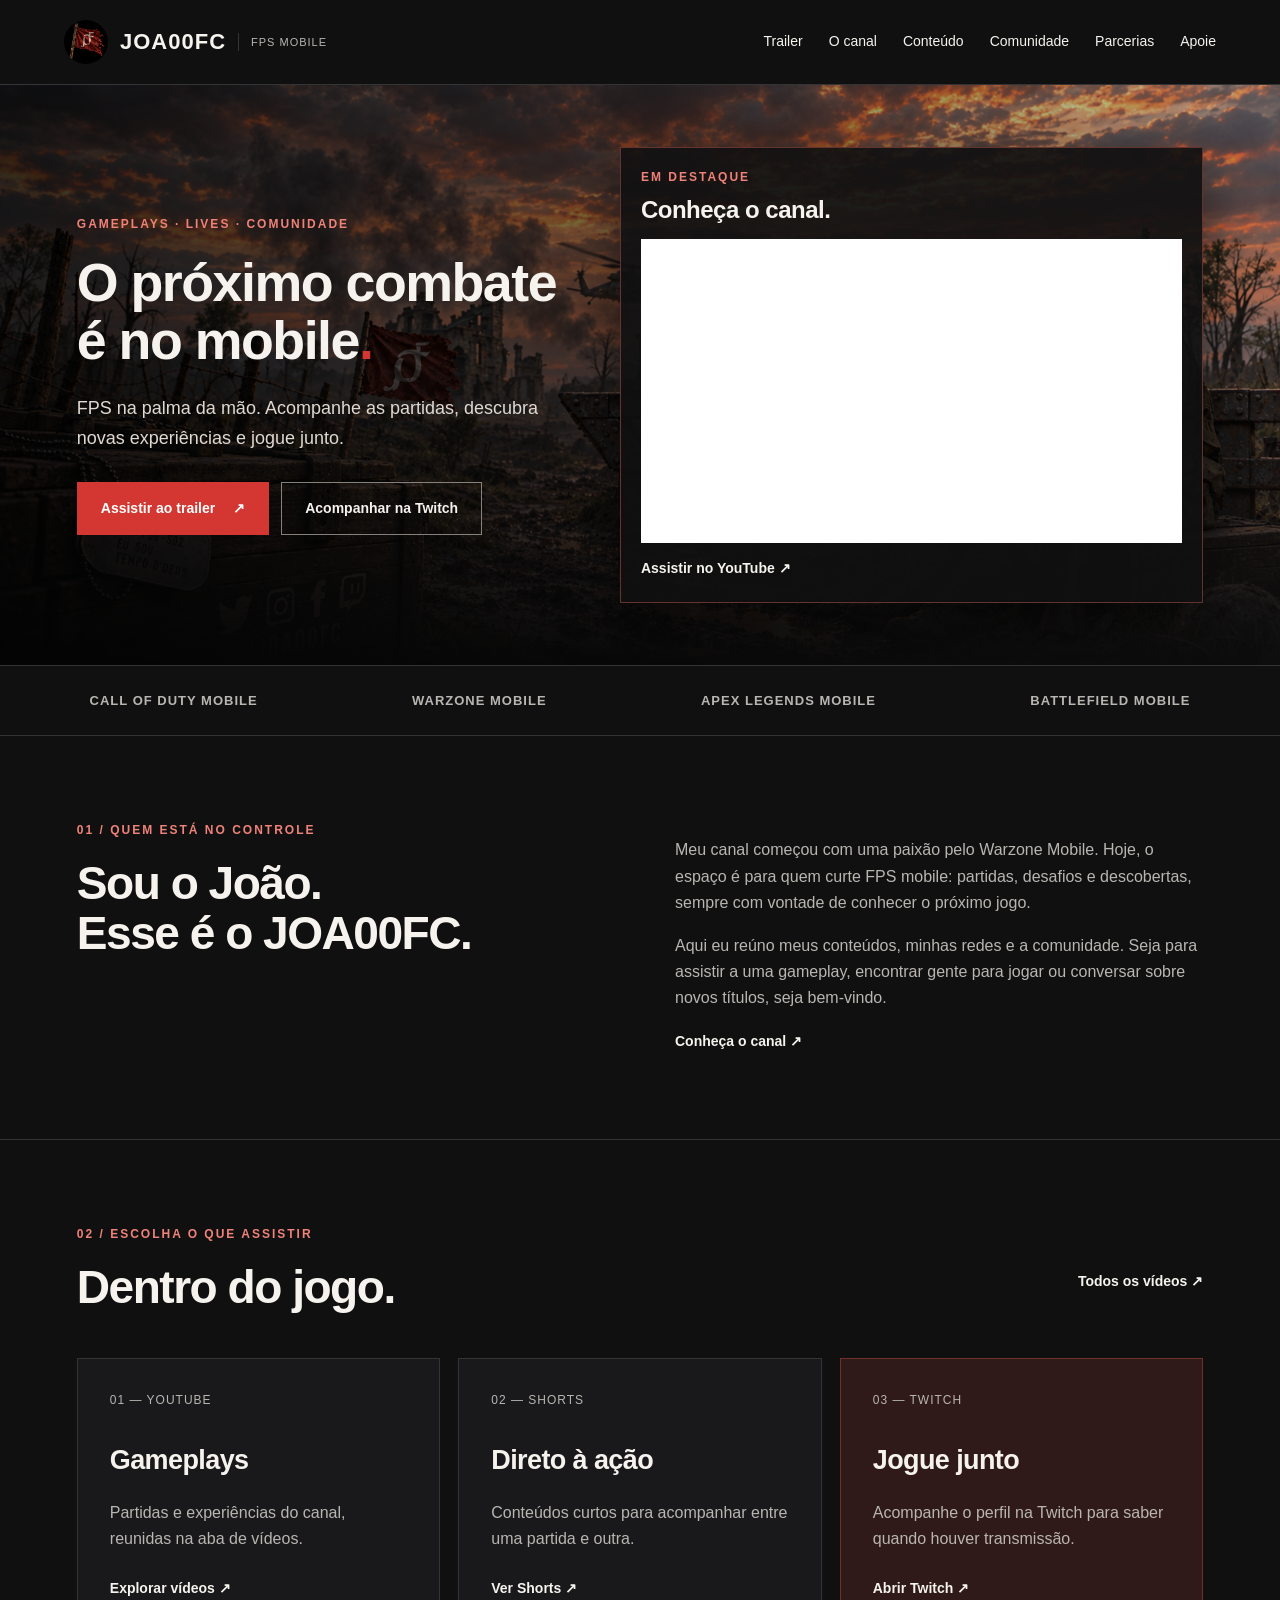
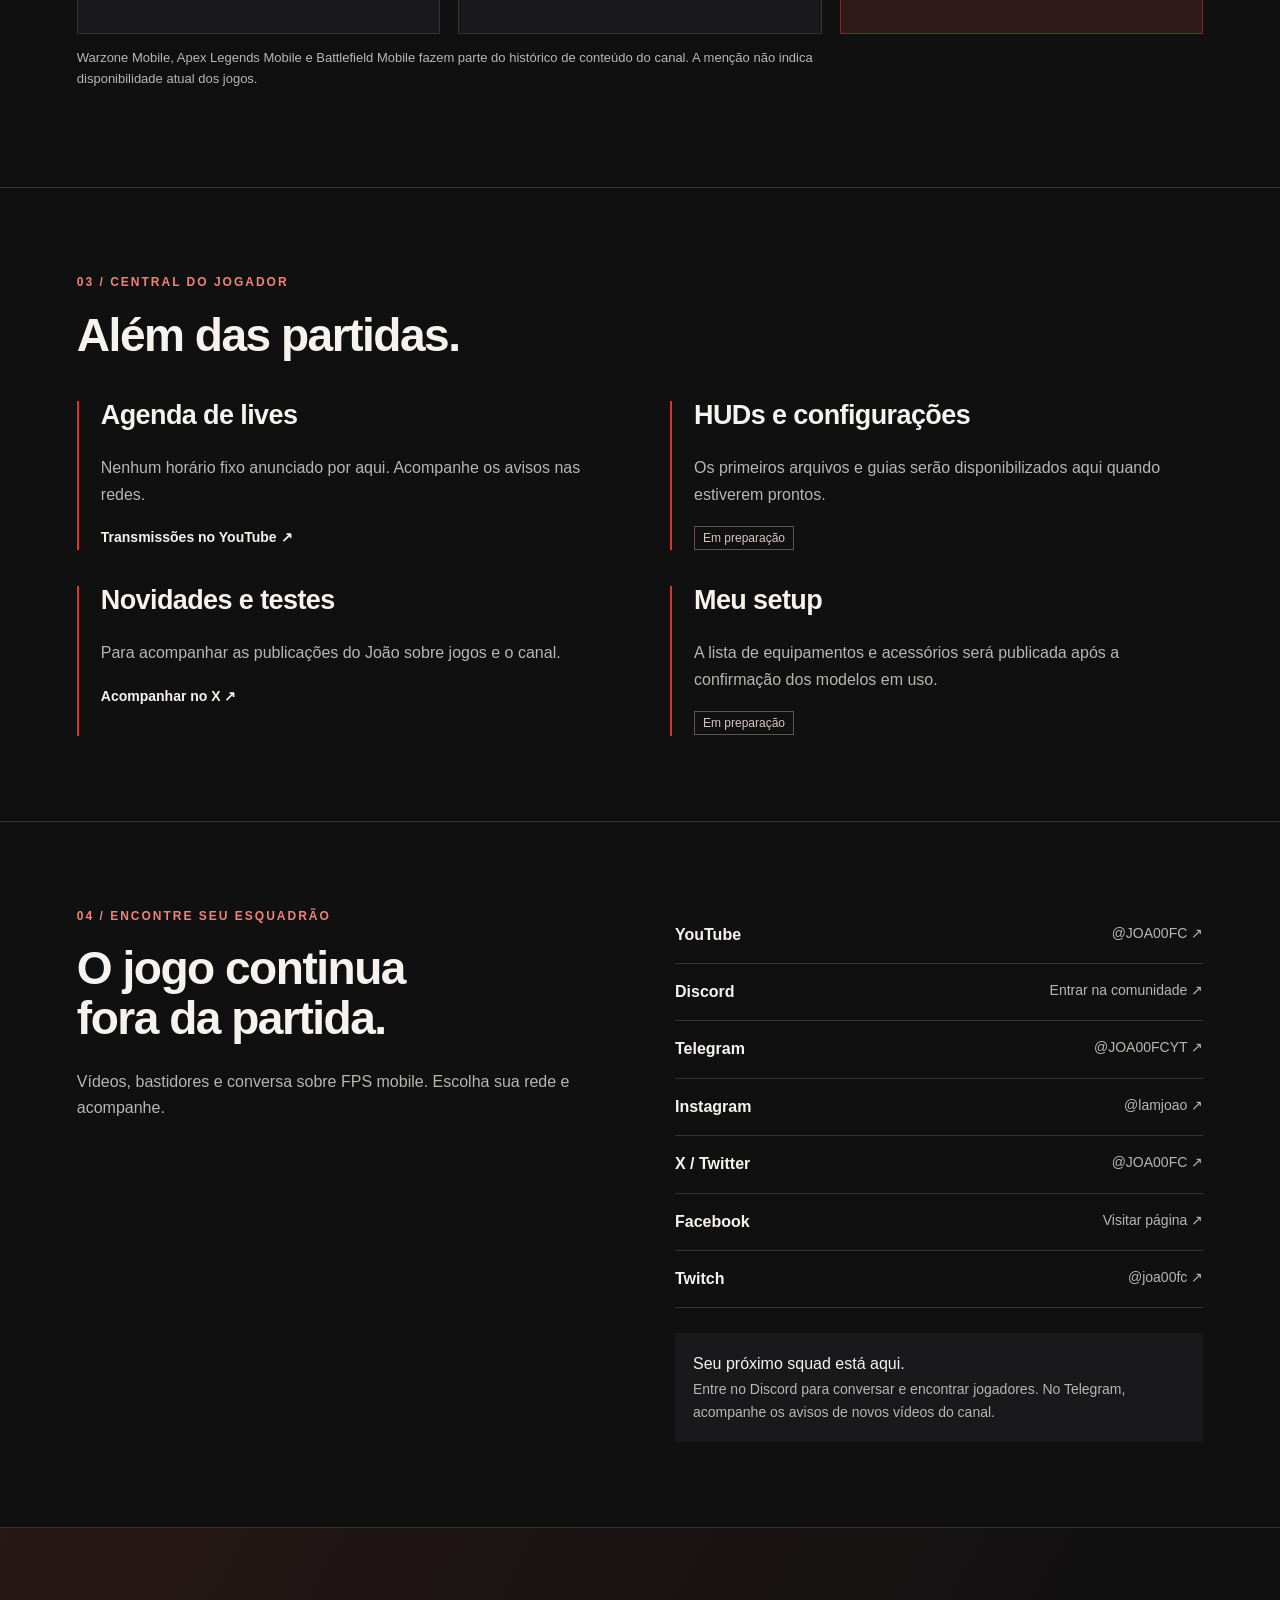
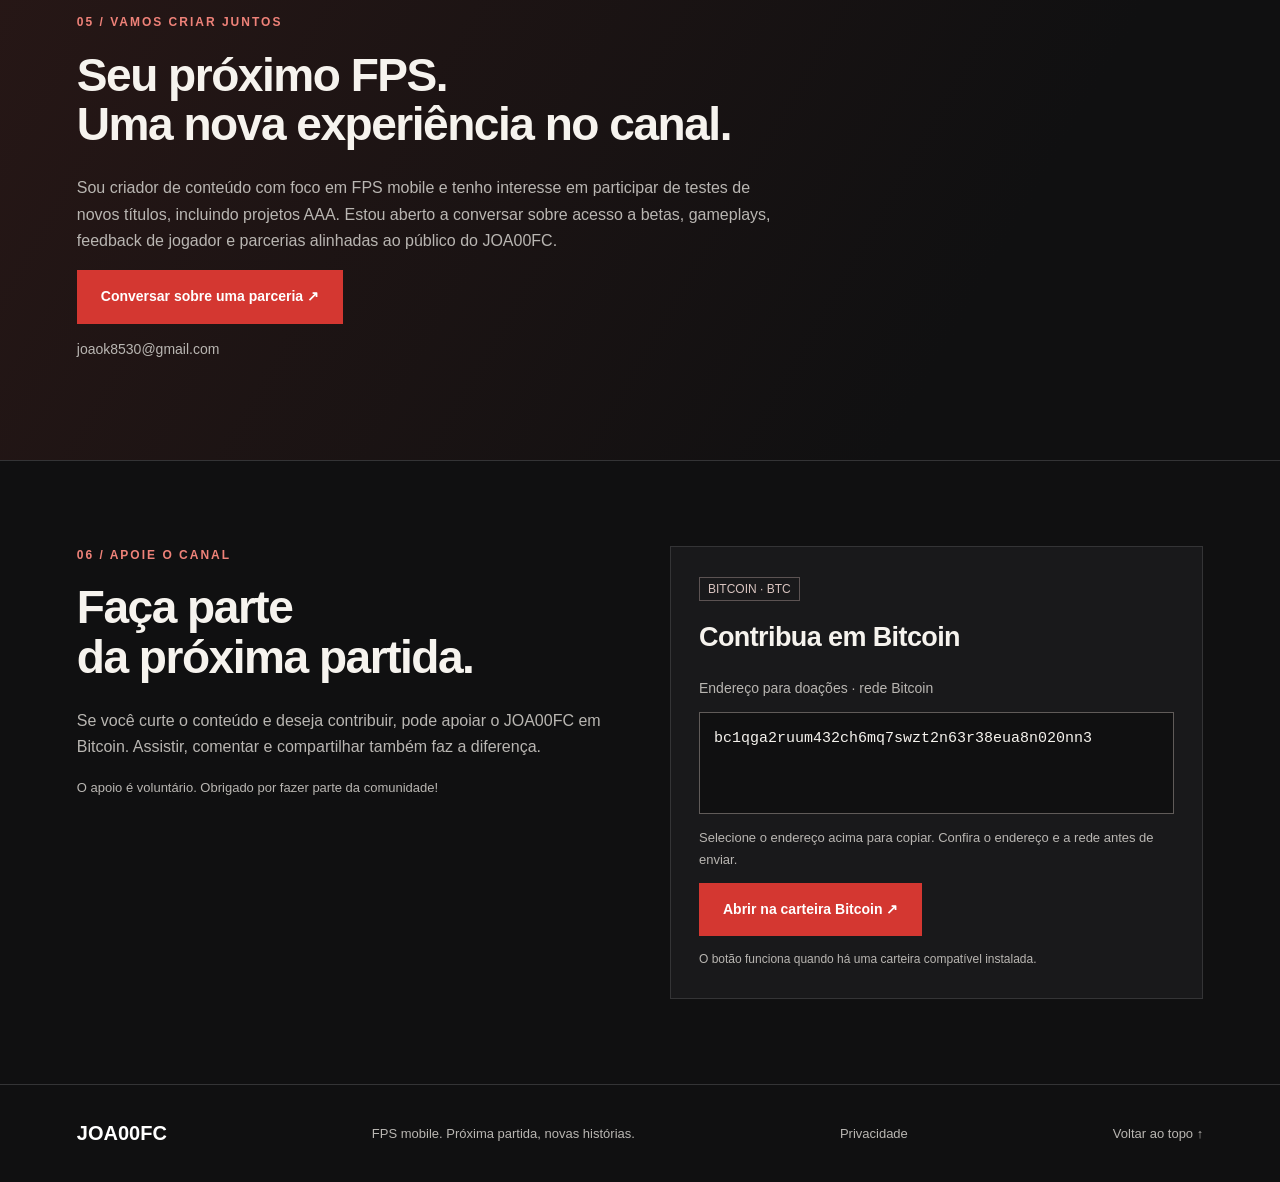
==== index.html @ 2857ca0a "Destaca trailer oficial na abertura do site com player responsivo" ====
<!doctype html>
<html lang="pt-BR"><head><meta charset="utf-8"><meta name="viewport" content="width=device-width,initial-scale=1"><meta name="theme-color" content="#101011"><meta name="description" content="JOA00FC: gameplays, lives e conteúdo sobre FPS mobile. Acompanhe o canal e entre em contato para parcerias e testes de jogos."><title>JOA00FC — FPS Mobile</title><link rel="icon" href="assets/perfil.png"><link rel="stylesheet" href="style.css"><style>
.hero{display:grid;grid-template-columns:1fr 1.15fr;align-items:center;gap:36px;padding:55px 6%;min-height:580px}.hero-content{padding:0;min-width:0}.hero h1{font-size:clamp(36px,4.2vw,62px)}.trailer{min-width:0;padding:20px;background:#101011e8;border:1px solid #63332f;box-shadow:0 18px 55px #0008}.trailer h2{font-size:24px;letter-spacing:-.5px;margin:0 0 16px}.trailer-frame{aspect-ratio:16/9;background:#000}.trailer-frame iframe{display:block;width:100%;height:100%;border:0}.trailer .text-link{display:inline-block;margin-top:14px}.trailer .eyebrow{margin-bottom:9px}@media(max-width:760px){.hero{grid-template-columns:1fr;gap:24px;padding:32px 6%;min-height:0}.hero h1{font-size:36px}.hero-content .actions{margin-top:16px}.trailer{padding:14px}.hero-content>p:not(.eyebrow){font-size:16px}.trailer h2{font-size:22px}}
</style></head>
<body><a class="skip" href="#conteudo">Pular para o conteúdo</a><header><a class="brand" href="#inicio"><img src="assets/perfil.png" alt="Bandeira JOA00FC" width="44" height="44">JOA00FC<span>FPS MOBILE</span></a><nav aria-label="Navegação principal"><a href="#trailer">Trailer</a><a href="#canal">O canal</a><a href="#conteudos">Conteúdo</a><a href="#comunidade">Comunidade</a><a href="#parcerias">Parcerias</a><a href="#apoie">Apoie</a></nav></header>
<main id="conteudo"><section class="hero" id="inicio"><img class="hero-art" src="assets/banner.png" alt="Cenário de guerra ao pôr do sol, bandeira do canal e soldado sentado ao lado do nome JOA00FC" fetchpriority="high"><div class="hero-content"><p class="eyebrow">GAMEPLAYS · LIVES · COMUNIDADE</p><h1>O próximo combate<br>é no mobile<span>.</span></h1><p>FPS na palma da mão. Acompanhe as partidas, descubra novas experiências e jogue junto.</p><div class="actions"><a class="button primary" href="#trailer">Assistir ao trailer <span aria-hidden="true">↗</span></a><a class="button" href="https://twitch.tv/joa00fc">Acompanhar na Twitch</a></div></div><div class="trailer" id="trailer"><p class="eyebrow">EM DESTAQUE</p><h2>Conheça o canal.</h2><div class="trailer-frame"><iframe src="https://www.youtube-nocookie.com/embed/vFjFYrcqRAo?playsinline=1&amp;rel=0" title="Trailer oficial do canal JOA00FC — WZM" allow="accelerometer; autoplay; clipboard-write; encrypted-media; gyroscope; picture-in-picture; web-share" referrerpolicy="strict-origin-when-cross-origin" allowfullscreen></iframe></div><a class="text-link" href="https://youtu.be/vFjFYrcqRAo">Assistir no YouTube ↗</a></div></section>
<div class="strip"><span>CALL OF DUTY MOBILE</span><span>WARZONE MOBILE</span><span>APEX LEGENDS MOBILE</span><span>BATTLEFIELD MOBILE</span></div>
<section id="canal" class="about section"><div><p class="eyebrow">01 / QUEM ESTÁ NO CONTROLE</p><h2>Sou o João.<br>Esse é o JOA00FC.</h2></div><div><p>Meu canal começou com uma paixão pelo Warzone Mobile. Hoje, o espaço é para quem curte FPS mobile: partidas, desafios e descobertas, sempre com vontade de conhecer o próximo jogo.</p><p>Aqui eu reúno meus conteúdos, minhas redes e a comunidade. Seja para assistir a uma gameplay, encontrar gente para jogar ou conversar sobre novos títulos, seja bem-vindo.</p><a class="text-link" href="https://youtube.com/@JOA00FC">Conheça o canal ↗</a></div></section>
<section class="section" id="conteudos"><div class="section-head"><div><p class="eyebrow">02 / ESCOLHA O QUE ASSISTIR</p><h2>Dentro do jogo.</h2></div><a class="text-link" href="https://youtube.com/@JOA00FC/videos">Todos os vídeos ↗</a></div><div class="cards"><a class="card" href="https://youtube.com/@JOA00FC/videos"><span class="index">01 — YOUTUBE</span><h3>Gameplays</h3><p>Partidas e experiências do canal, reunidas na aba de vídeos.</p><span class="text-link">Explorar vídeos ↗</span></a><a class="card" href="https://youtube.com/@JOA00FC/shorts"><span class="index">02 — SHORTS</span><h3>Direto à ação</h3><p>Conteúdos curtos para acompanhar entre uma partida e outra.</p><span class="text-link">Ver Shorts ↗</span></a><a class="card red" href="https://twitch.tv/joa00fc"><span class="index">03 — TWITCH</span><h3>Jogue junto</h3><p>Acompanhe o perfil na Twitch para saber quando houver transmissão.</p><span class="text-link">Abrir Twitch ↗</span></a></div><p class="note">Warzone Mobile, Apex Legends Mobile e Battlefield Mobile fazem parte do histórico de conteúdo do canal. A menção não indica disponibilidade atual dos jogos.</p></section>
<section class="section" id="recursos"><p class="eyebrow">03 / CENTRAL DO JOGADOR</p><h2>Além das partidas.</h2><div class="resource-grid"><article><h3>Agenda de lives</h3><p>Nenhum horário fixo anunciado por aqui. Acompanhe os avisos nas redes.</p><a class="text-link" href="https://youtube.com/@JOA00FC/streams">Transmissões no YouTube ↗</a></article><article><h3>HUDs e configurações</h3><p>Os primeiros arquivos e guias serão disponibilizados aqui quando estiverem prontos.</p><span class="badge">Em preparação</span></article><article><h3>Novidades e testes</h3><p>Para acompanhar as publicações do João sobre jogos e o canal.</p><a class="text-link" href="https://x.com/JOA00FC">Acompanhar no X ↗</a></article><article><h3>Meu setup</h3><p>A lista de equipamentos e acessórios será publicada após a confirmação dos modelos em uso.</p><span class="badge">Em preparação</span></article></div></section>
<section class="section community" id="comunidade"><div><p class="eyebrow">04 / ENCONTRE SEU ESQUADRÃO</p><h2>O jogo continua<br>fora da partida.</h2><p>Vídeos, bastidores e conversa sobre FPS mobile. Escolha sua rede e acompanhe.</p></div><div><div class="socials"><a href="https://youtube.com/@JOA00FC">YouTube <span>@JOA00FC ↗</span></a><a href="https://discord.gg/8ajMe3NUZA">Discord <span>Entrar na comunidade ↗</span></a><a href="https://t.me/JOA00FCYT">Telegram <span>@JOA00FCYT ↗</span></a><a href="https://instagram.com/lamjoao">Instagram <span>@lamjoao ↗</span></a><a href="https://x.com/JOA00FC">X / Twitter <span>@JOA00FC ↗</span></a><a href="https://www.facebook.com/share/1DWLYaxvqC/">Facebook <span>Visitar página ↗</span></a><a href="https://twitch.tv/joa00fc">Twitch <span>@joa00fc ↗</span></a></div><div class="coming"><span>Seu próximo squad está aqui.</span><small>Entre no Discord para conversar e encontrar jogadores. No Telegram, acompanhe os avisos de novos vídeos do canal.</small></div></div></section>
<section id="parcerias" class="section partnership"><p class="eyebrow">05 / VAMOS CRIAR JUNTOS</p><h2>Seu próximo FPS.<br>Uma nova experiência no canal.</h2><p>Sou criador de conteúdo com foco em FPS mobile e tenho interesse em participar de testes de novos títulos, incluindo projetos AAA. Estou aberto a conversar sobre acesso a betas, gameplays, feedback de jogador e parcerias alinhadas ao público do JOA00FC.</p><a class="button primary" href="mailto:joaok8530@gmail.com?subject=Parceria%20com%20JOA00FC">Conversar sobre uma parceria ↗</a><p class="email">joaok8530@gmail.com</p></section>
<section id="apoie" class="section support"><div><p class="eyebrow">06 / APOIE O CANAL</p><h2>Faça parte<br>da próxima partida.</h2><p>Se você curte o conteúdo e deseja contribuir, pode apoiar o JOA00FC em Bitcoin. Assistir, comentar e compartilhar também faz a diferença.</p><p class="note">O apoio é voluntário. Obrigado por fazer parte da comunidade!</p></div><div class="donation"><span class="badge">BITCOIN · BTC</span><h3>Contribua em Bitcoin</h3><label for="bitcoin-address">Endereço para doações · rede Bitcoin</label><textarea id="bitcoin-address" class="bitcoin-address" readonly rows="3" spellcheck="false" aria-describedby="bitcoin-help">bc1qga2ruum432ch6mq7swzt2n63r38eua8n020nn3</textarea><p id="bitcoin-help" class="note">Selecione o endereço acima para copiar. Confira o endereço e a rede antes de enviar.</p><a class="button primary" href="bitcoin:bc1qga2ruum432ch6mq7swzt2n63r38eua8n020nn3">Abrir na carteira Bitcoin ↗</a><small>O botão funciona quando há uma carteira compatível instalada.</small></div></section></main><footer><strong>JOA00FC</strong><span>FPS mobile. Próxima partida, novas histórias.</span><a href="privacidade.html">Privacidade</a><a href="#inicio">Voltar ao topo ↑</a></footer></body></html>
---- style.css ----
:root{color-scheme:dark;--bg:#101011;--panel:#19191b;--text:#f6f3ee;--muted:#b9b6b2;--red:#d43731;--line:#343436}*{box-sizing:border-box}html{scroll-behavior:smooth;scroll-padding-top:95px}body{margin:0;background:var(--bg);color:var(--text);font:16px/1.65 Arial,Helvetica,sans-serif}a{color:inherit;text-decoration:none}a:focus-visible{outline:3px solid #ffb15c;outline-offset:5px}header{display:flex;align-items:center;justify-content:space-between;gap:20px;padding:20px 5%;border-bottom:1px solid var(--line);background:#101011}nav{display:flex;gap:26px;font-size:14px}nav a:hover,.text-link:hover{color:#ff7365}.brand{display:flex;align-items:center;gap:12px;font-size:22px;font-weight:900;letter-spacing:1px}.brand img{object-fit:cover;border-radius:50%}.brand span{font-size:11px;font-weight:400;color:var(--muted);border-left:1px solid var(--line);padding-left:12px}.hero{position:relative;min-height:690px;display:flex;align-items:flex-end;isolation:isolate;overflow:hidden}.hero-art{position:absolute;inset:0;width:100%;height:100%;object-fit:cover;object-position:center;z-index:-2}.hero:after{content:"";position:absolute;inset:0;background:linear-gradient(90deg,rgba(0,0,0,.8),rgba(0,0,0,.2)),linear-gradient(0deg,#101011,transparent 65%);z-index:-1}.hero-content{padding:90px 7% 65px;max-width:960px}.eyebrow{font-size:12px;font-weight:bold;letter-spacing:2px;color:#ef8279;margin:0 0 18px}h1,h2,h3{line-height:1.08;letter-spacing:-1.5px;margin:0 0 25px}h1{font-size:clamp(44px,5.5vw,78px);font-weight:900}h1 span{color:var(--red)}h2{font-size:clamp(32px,3.6vw,49px)}h3{font-size:27px;letter-spacing:-.6px}.hero-content>p:not(.eyebrow){max-width:520px;color:#dfd9d2;font-size:18px}.actions{display:flex;gap:12px;flex-wrap:wrap;margin-top:28px}.button{display:inline-flex;align-items:center;justify-content:center;gap:18px;border:1px solid #87817c;padding:14px 23px;font-weight:bold;font-size:14px;min-height:48px}.primary{background:var(--red);border-color:var(--red);color:white}.button:hover{background:#a92824;color:white;border-color:#a92824}.strip{display:flex;justify-content:space-between;gap:25px;padding:24px 7%;border-block:1px solid var(--line);font-weight:bold;font-size:13px;letter-spacing:1px;flex-wrap:wrap;color:var(--muted)}.section{max-width:1300px;margin:auto;padding:85px 6%;border-bottom:1px solid var(--line)}.about,.community{display:grid;grid-template-columns:1fr 1fr;gap:70px}.section p{color:var(--muted)}.section .eyebrow{color:#ef8279}.section-head{display:flex;justify-content:space-between;align-items:center;gap:20px}.text-link{font-size:14px;font-weight:bold;color:var(--text)}.cards{display:grid;grid-template-columns:repeat(3,1fr);gap:18px;margin-top:20px}.card{display:flex;flex-direction:column;align-items:flex-start;padding:32px;background:var(--panel);border:1px solid var(--line);min-height:270px;transition:border-color .2s}.card:hover{border-color:#d43731}.card p{margin:0 0 25px}.card .text-link{margin-top:auto}.index{font-size:12px;letter-spacing:1px;color:var(--muted);margin-bottom:35px}.red{background:#301919;border-color:#72302a}.note{font-size:13px;max-width:820px}.resource-grid{display:grid;grid-template-columns:repeat(2,1fr);gap:36px 60px;margin-top:40px}.resource-grid article{border-left:2px solid var(--red);padding-left:22px}.badge{font-size:12px;border:1px solid #5c5353;padding:4px 8px;color:#d9c4c0}.socials a{display:flex;justify-content:space-between;gap:12px;border-bottom:1px solid var(--line);padding:15px 0;font-weight:bold}.socials span{font-weight:400;color:var(--muted);font-size:14px}.coming{margin-top:25px;padding:18px;background:var(--panel)}small{display:block;color:var(--muted);font-size:14px}.partnership{background:linear-gradient(120deg,#271716,#101011 75%)}.partnership>p:not(.eyebrow){max-width:710px}.email{font-size:14px}footer{max-width:1300px;margin:auto;padding:32px 6%;display:flex;gap:25px;justify-content:space-between;align-items:center;flex-wrap:wrap;font-size:13px;color:var(--muted)}footer strong{color:white;font-size:20px}.skip{position:absolute;top:-100px;left:10px;background:white;color:black;padding:12px;z-index:10}.skip:focus{top:10px}@media(max-width:760px){header{flex-direction:column;align-items:flex-start;padding:16px 6%}nav{width:100%;gap:0;justify-content:space-between;flex-wrap:wrap}.hero{min-height:630px}.hero-art{object-position:63% center}.hero-content{padding:65px 6% 40px}.hero:after{background:linear-gradient(0deg,#101011 0%,#101011aa 65%,#10101144)}.strip{font-size:11px;gap:12px}.section{padding:55px 6%}.about,.community,.cards,.resource-grid{grid-template-columns:1fr;gap:28px}.section-head{align-items:flex-start;flex-direction:column}.card{min-height:230px}.actions .button{width:100%}.brand span{font-size:12px}footer{align-items:flex-start;flex-direction:column}}@media(prefers-reduced-motion:reduce){html{scroll-behavior:auto}*{transition:none!important}}

.support{display:grid;grid-template-columns:1fr 1fr;gap:60px}.donation{min-width:0;padding:28px;background:var(--panel);border:1px solid var(--line)}.donation h3{margin-top:22px}.donation label{display:block;font-size:14px;color:var(--muted);margin-bottom:12px}.bitcoin-address{display:block;width:100%;resize:none;border:1px solid #605b59;background:#101011;color:var(--text);padding:14px;font:15px/1.6 monospace;overflow-wrap:anywhere;word-break:break-all;border-radius:0}.bitcoin-address:focus-visible{outline:3px solid #ffb15c;outline-offset:3px}.donation small{margin-top:14px;font-size:12px}.socials a{flex-wrap:wrap}@media(max-width:760px){.support{grid-template-columns:1fr;gap:28px}.donation{padding:22px}nav{gap:12px 18px;justify-content:flex-start}.donation .button{width:100%}}
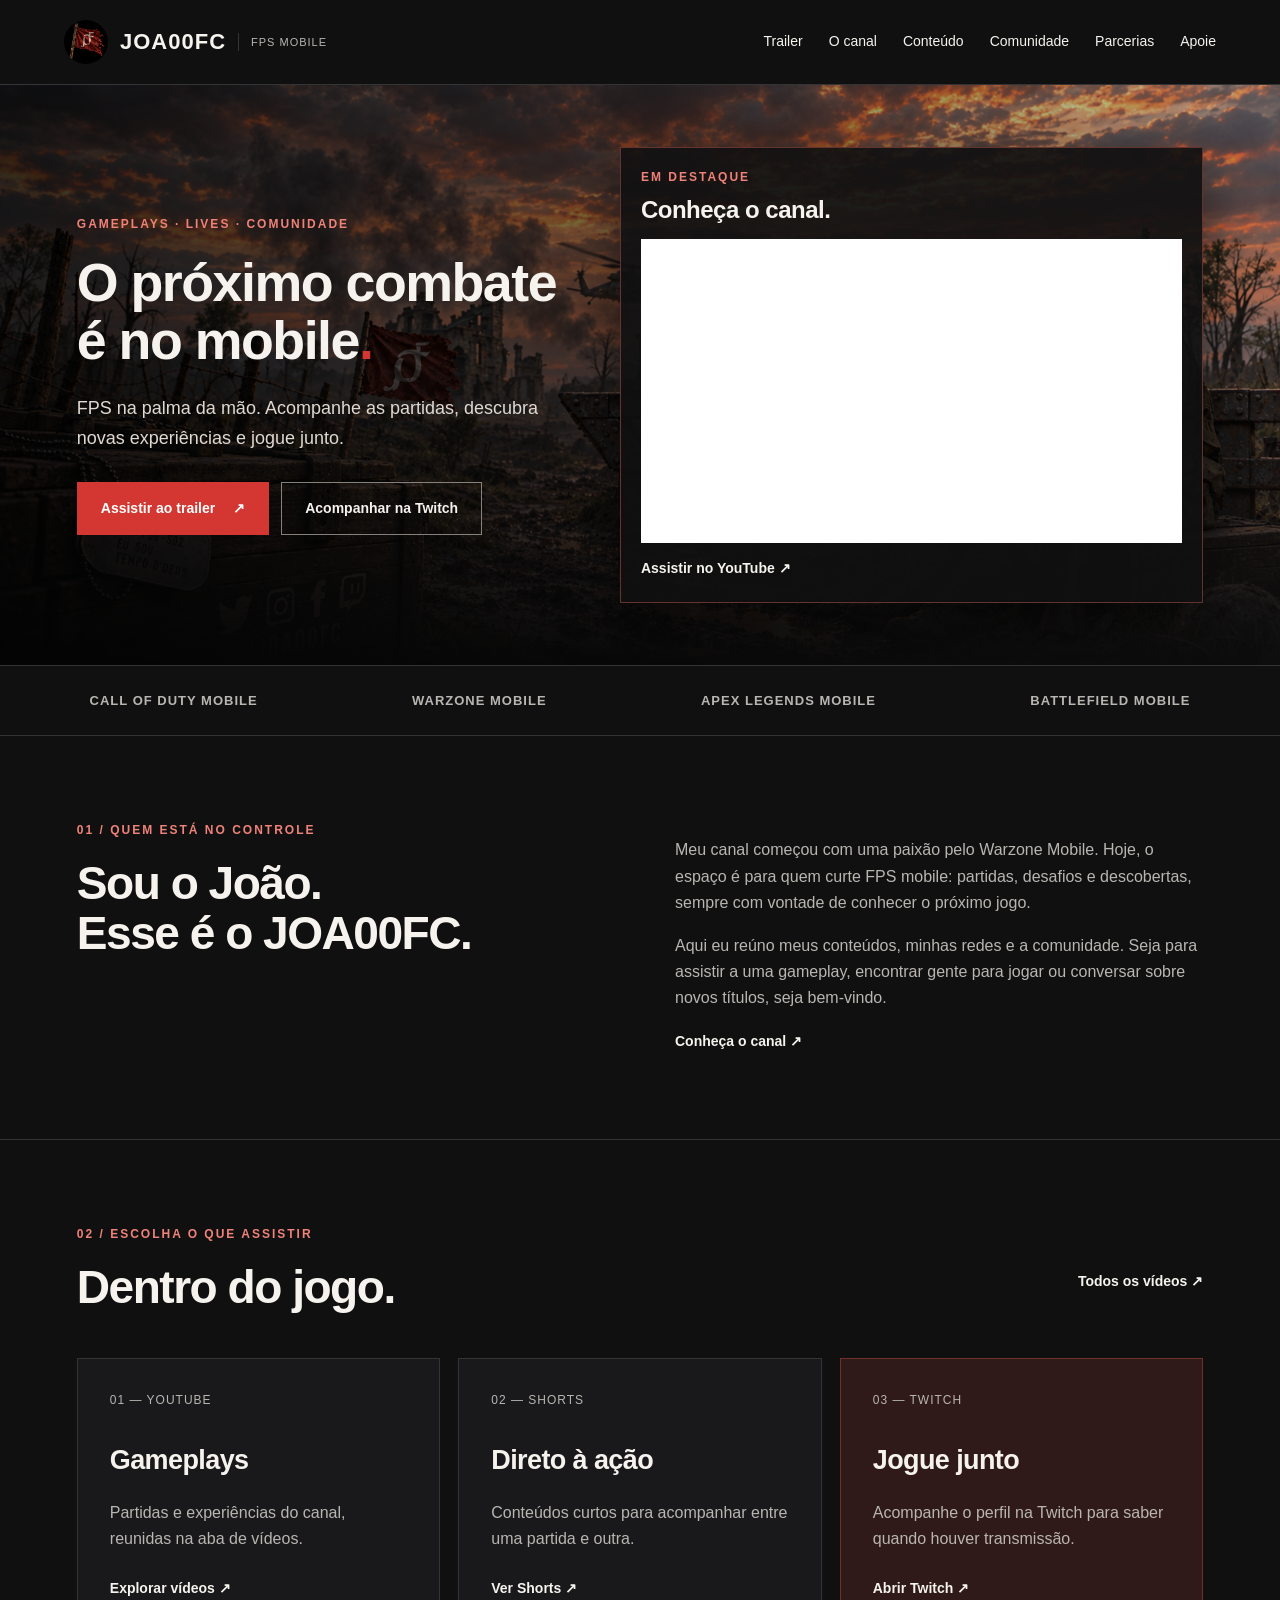
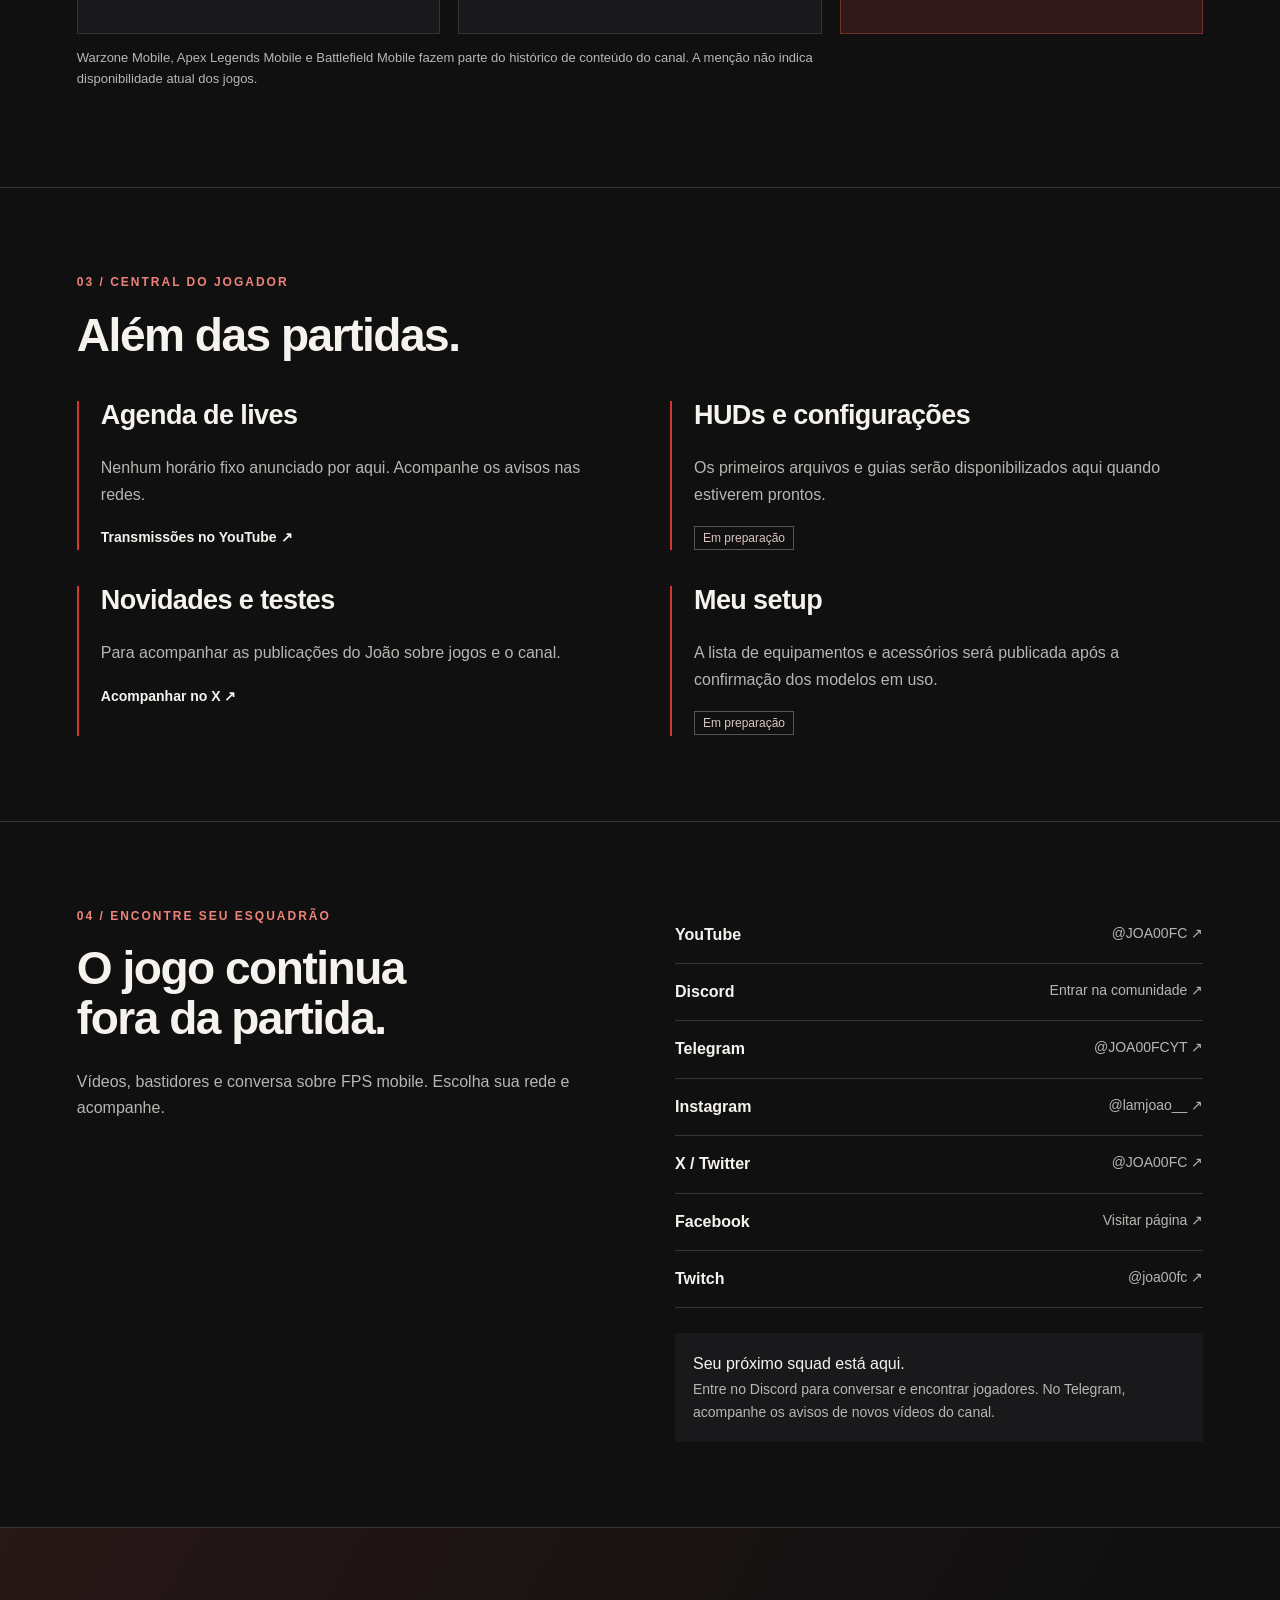
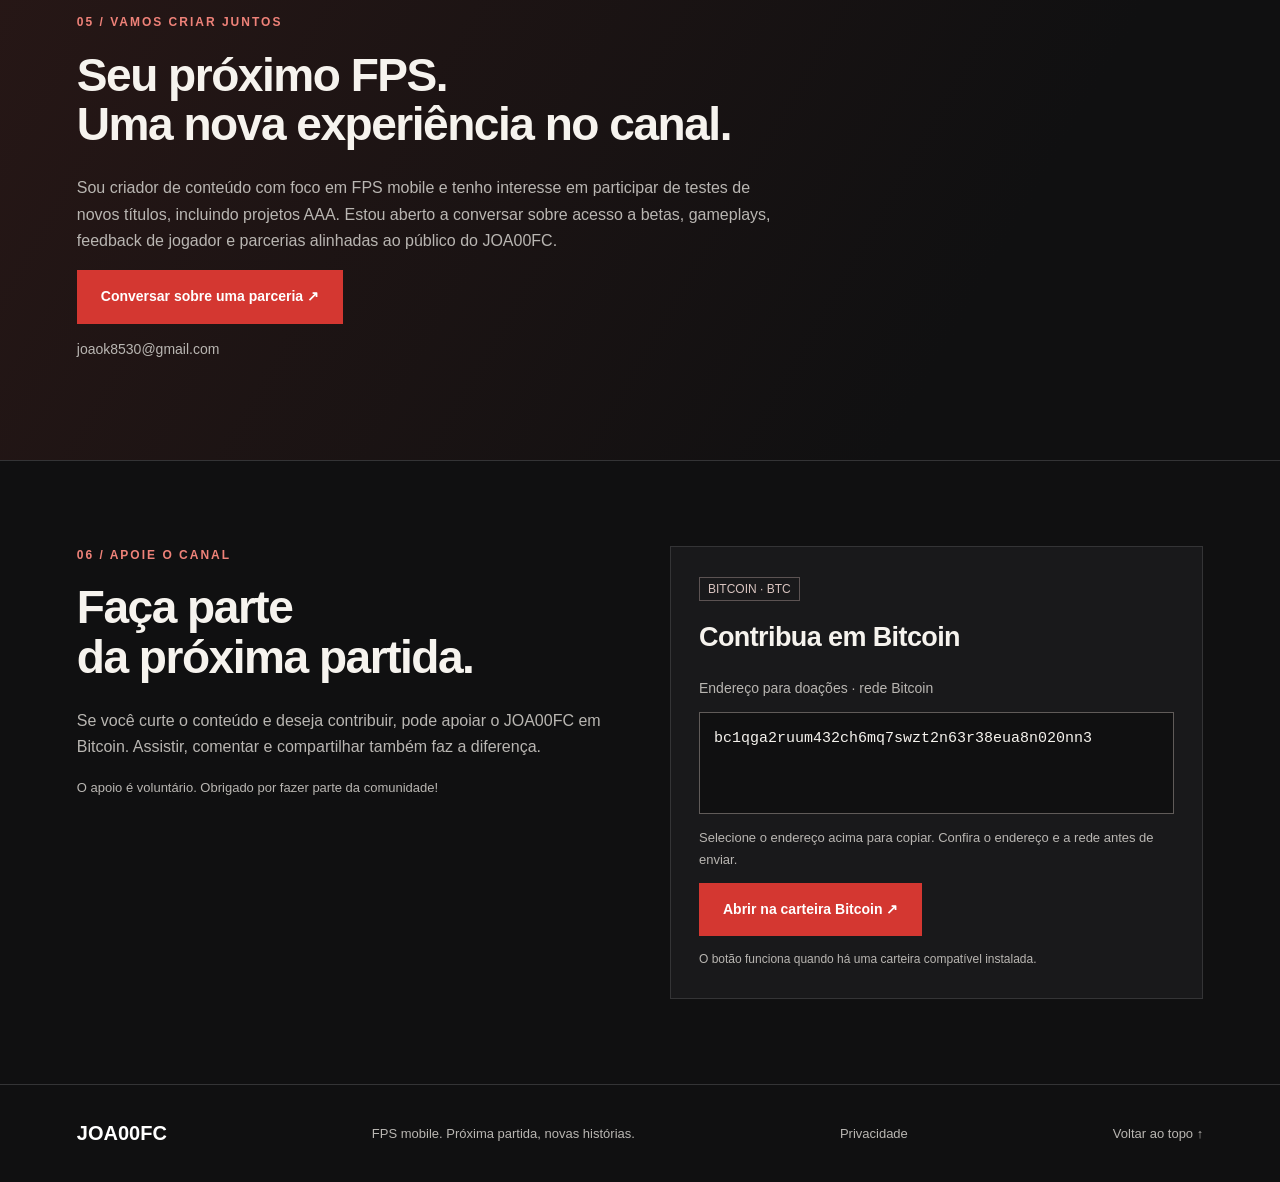
==== commit 01f235e6: "Corrige Instagram para @lamjoao__ no link e identificação" ====
--- a/index.html
+++ b/index.html
@@ -8,6 +8,6 @@
 <section id="canal" class="about section"><div><p class="eyebrow">01 / QUEM ESTÁ NO CONTROLE</p><h2>Sou o João.<br>Esse é o JOA00FC.</h2></div><div><p>Meu canal começou com uma paixão pelo Warzone Mobile. Hoje, o espaço é para quem curte FPS mobile: partidas, desafios e descobertas, sempre com vontade de conhecer o próximo jogo.</p><p>Aqui eu reúno meus conteúdos, minhas redes e a comunidade. Seja para assistir a uma gameplay, encontrar gente para jogar ou conversar sobre novos títulos, seja bem-vindo.</p><a class="text-link" href="https://youtube.com/@JOA00FC">Conheça o canal ↗</a></div></section>
 <section class="section" id="conteudos"><div class="section-head"><div><p class="eyebrow">02 / ESCOLHA O QUE ASSISTIR</p><h2>Dentro do jogo.</h2></div><a class="text-link" href="https://youtube.com/@JOA00FC/videos">Todos os vídeos ↗</a></div><div class="cards"><a class="card" href="https://youtube.com/@JOA00FC/videos"><span class="index">01 — YOUTUBE</span><h3>Gameplays</h3><p>Partidas e experiências do canal, reunidas na aba de vídeos.</p><span class="text-link">Explorar vídeos ↗</span></a><a class="card" href="https://youtube.com/@JOA00FC/shorts"><span class="index">02 — SHORTS</span><h3>Direto à ação</h3><p>Conteúdos curtos para acompanhar entre uma partida e outra.</p><span class="text-link">Ver Shorts ↗</span></a><a class="card red" href="https://twitch.tv/joa00fc"><span class="index">03 — TWITCH</span><h3>Jogue junto</h3><p>Acompanhe o perfil na Twitch para saber quando houver transmissão.</p><span class="text-link">Abrir Twitch ↗</span></a></div><p class="note">Warzone Mobile, Apex Legends Mobile e Battlefield Mobile fazem parte do histórico de conteúdo do canal. A menção não indica disponibilidade atual dos jogos.</p></section>
 <section class="section" id="recursos"><p class="eyebrow">03 / CENTRAL DO JOGADOR</p><h2>Além das partidas.</h2><div class="resource-grid"><article><h3>Agenda de lives</h3><p>Nenhum horário fixo anunciado por aqui. Acompanhe os avisos nas redes.</p><a class="text-link" href="https://youtube.com/@JOA00FC/streams">Transmissões no YouTube ↗</a></article><article><h3>HUDs e configurações</h3><p>Os primeiros arquivos e guias serão disponibilizados aqui quando estiverem prontos.</p><span class="badge">Em preparação</span></article><article><h3>Novidades e testes</h3><p>Para acompanhar as publicações do João sobre jogos e o canal.</p><a class="text-link" href="https://x.com/JOA00FC">Acompanhar no X ↗</a></article><article><h3>Meu setup</h3><p>A lista de equipamentos e acessórios será publicada após a confirmação dos modelos em uso.</p><span class="badge">Em preparação</span></article></div></section>
-<section class="section community" id="comunidade"><div><p class="eyebrow">04 / ENCONTRE SEU ESQUADRÃO</p><h2>O jogo continua<br>fora da partida.</h2><p>Vídeos, bastidores e conversa sobre FPS mobile. Escolha sua rede e acompanhe.</p></div><div><div class="socials"><a href="https://youtube.com/@JOA00FC">YouTube <span>@JOA00FC ↗</span></a><a href="https://discord.gg/8ajMe3NUZA">Discord <span>Entrar na comunidade ↗</span></a><a href="https://t.me/JOA00FCYT">Telegram <span>@JOA00FCYT ↗</span></a><a href="https://instagram.com/lamjoao">Instagram <span>@lamjoao ↗</span></a><a href="https://x.com/JOA00FC">X / Twitter <span>@JOA00FC ↗</span></a><a href="https://www.facebook.com/share/1DWLYaxvqC/">Facebook <span>Visitar página ↗</span></a><a href="https://twitch.tv/joa00fc">Twitch <span>@joa00fc ↗</span></a></div><div class="coming"><span>Seu próximo squad está aqui.</span><small>Entre no Discord para conversar e encontrar jogadores. No Telegram, acompanhe os avisos de novos vídeos do canal.</small></div></div></section>
+<section class="section community" id="comunidade"><div><p class="eyebrow">04 / ENCONTRE SEU ESQUADRÃO</p><h2>O jogo continua<br>fora da partida.</h2><p>Vídeos, bastidores e conversa sobre FPS mobile. Escolha sua rede e acompanhe.</p></div><div><div class="socials"><a href="https://youtube.com/@JOA00FC">YouTube <span>@JOA00FC ↗</span></a><a href="https://discord.gg/8ajMe3NUZA">Discord <span>Entrar na comunidade ↗</span></a><a href="https://t.me/JOA00FCYT">Telegram <span>@JOA00FCYT ↗</span></a><a href="https://instagram.com/lamjoao__">Instagram <span>@lamjoao__ ↗</span></a><a href="https://x.com/JOA00FC">X / Twitter <span>@JOA00FC ↗</span></a><a href="https://www.facebook.com/share/1DWLYaxvqC/">Facebook <span>Visitar página ↗</span></a><a href="https://twitch.tv/joa00fc">Twitch <span>@joa00fc ↗</span></a></div><div class="coming"><span>Seu próximo squad está aqui.</span><small>Entre no Discord para conversar e encontrar jogadores. No Telegram, acompanhe os avisos de novos vídeos do canal.</small></div></div></section>
 <section id="parcerias" class="section partnership"><p class="eyebrow">05 / VAMOS CRIAR JUNTOS</p><h2>Seu próximo FPS.<br>Uma nova experiência no canal.</h2><p>Sou criador de conteúdo com foco em FPS mobile e tenho interesse em participar de testes de novos títulos, incluindo projetos AAA. Estou aberto a conversar sobre acesso a betas, gameplays, feedback de jogador e parcerias alinhadas ao público do JOA00FC.</p><a class="button primary" href="mailto:joaok8530@gmail.com?subject=Parceria%20com%20JOA00FC">Conversar sobre uma parceria ↗</a><p class="email">joaok8530@gmail.com</p></section>
 <section id="apoie" class="section support"><div><p class="eyebrow">06 / APOIE O CANAL</p><h2>Faça parte<br>da próxima partida.</h2><p>Se você curte o conteúdo e deseja contribuir, pode apoiar o JOA00FC em Bitcoin. Assistir, comentar e compartilhar também faz a diferença.</p><p class="note">O apoio é voluntário. Obrigado por fazer parte da comunidade!</p></div><div class="donation"><span class="badge">BITCOIN · BTC</span><h3>Contribua em Bitcoin</h3><label for="bitcoin-address">Endereço para doações · rede Bitcoin</label><textarea id="bitcoin-address" class="bitcoin-address" readonly rows="3" spellcheck="false" aria-describedby="bitcoin-help">bc1qga2ruum432ch6mq7swzt2n63r38eua8n020nn3</textarea><p id="bitcoin-help" class="note">Selecione o endereço acima para copiar. Confira o endereço e a rede antes de enviar.</p><a class="button primary" href="bitcoin:bc1qga2ruum432ch6mq7swzt2n63r38eua8n020nn3">Abrir na carteira Bitcoin ↗</a><small>O botão funciona quando há uma carteira compatível instalada.</small></div></section></main><footer><strong>JOA00FC</strong><span>FPS mobile. Próxima partida, novas histórias.</span><a href="privacidade.html">Privacidade</a><a href="#inicio">Voltar ao topo ↑</a></footer></body></html>
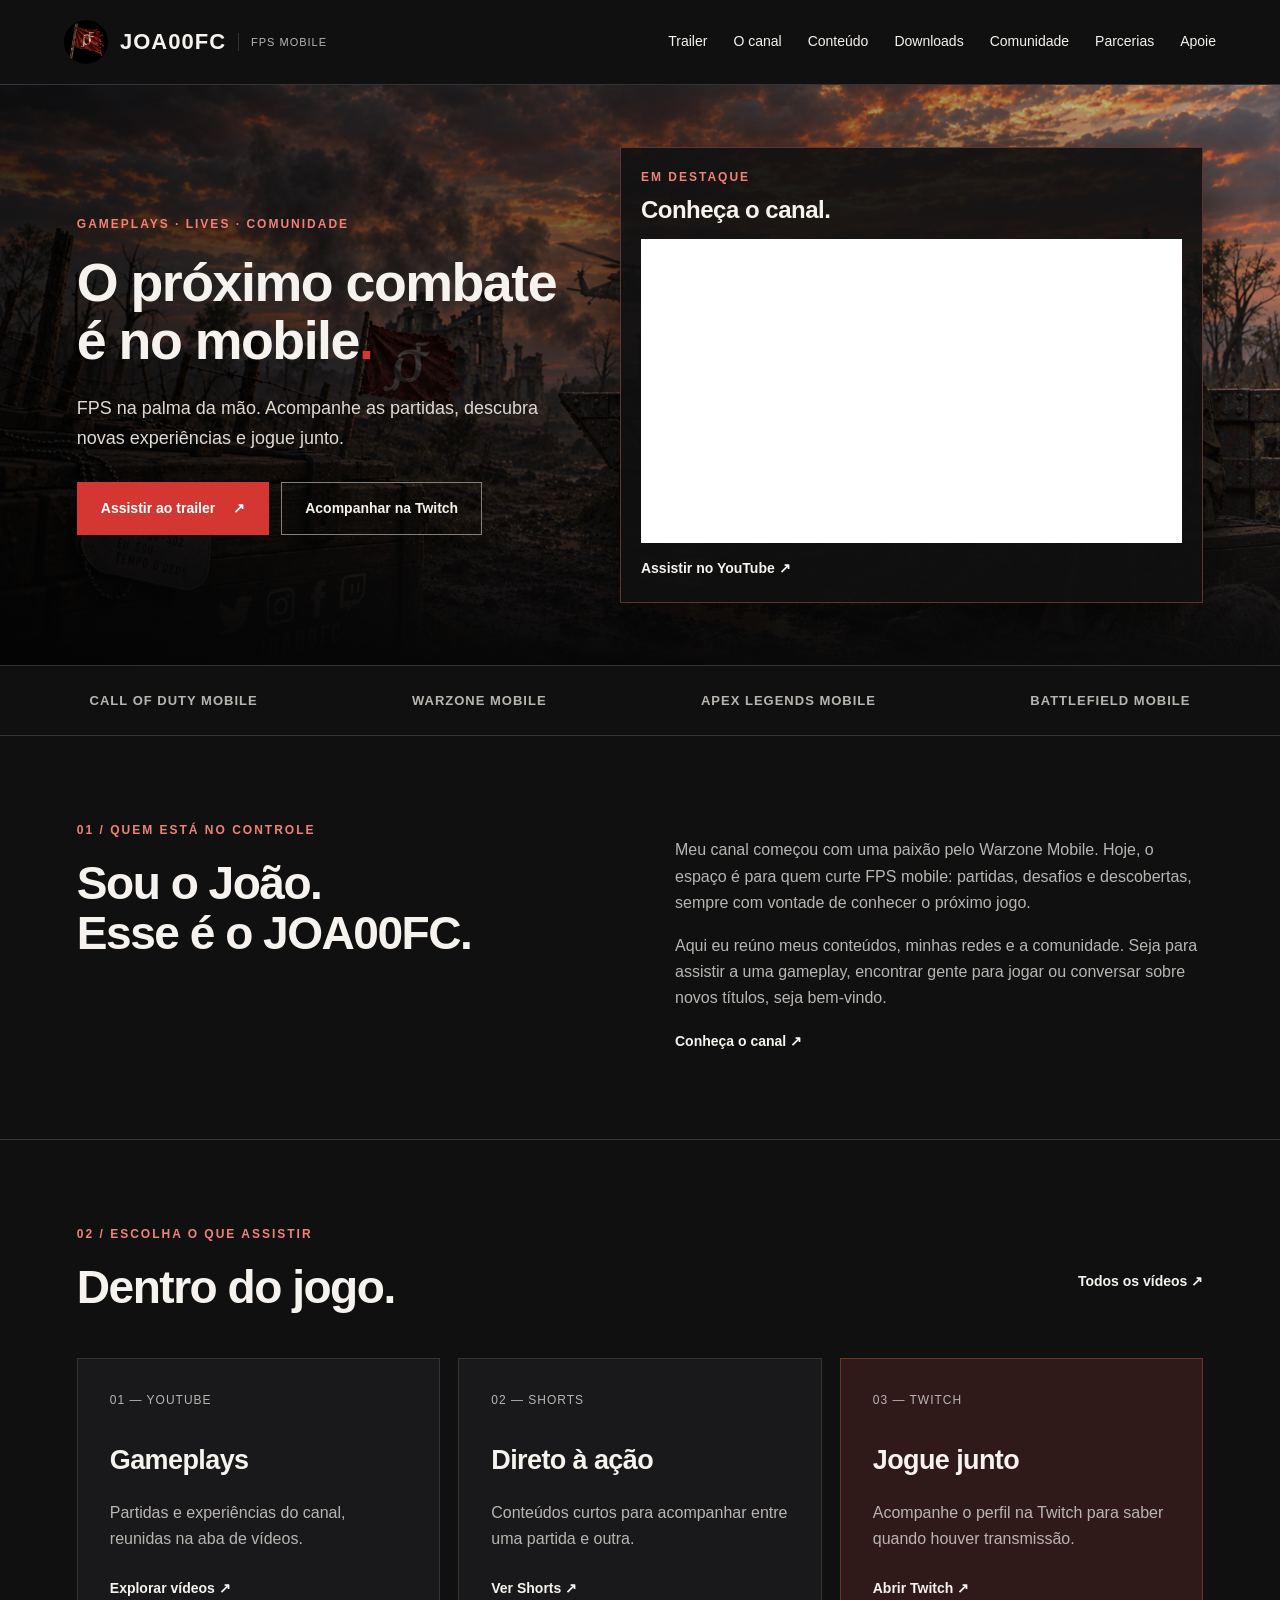
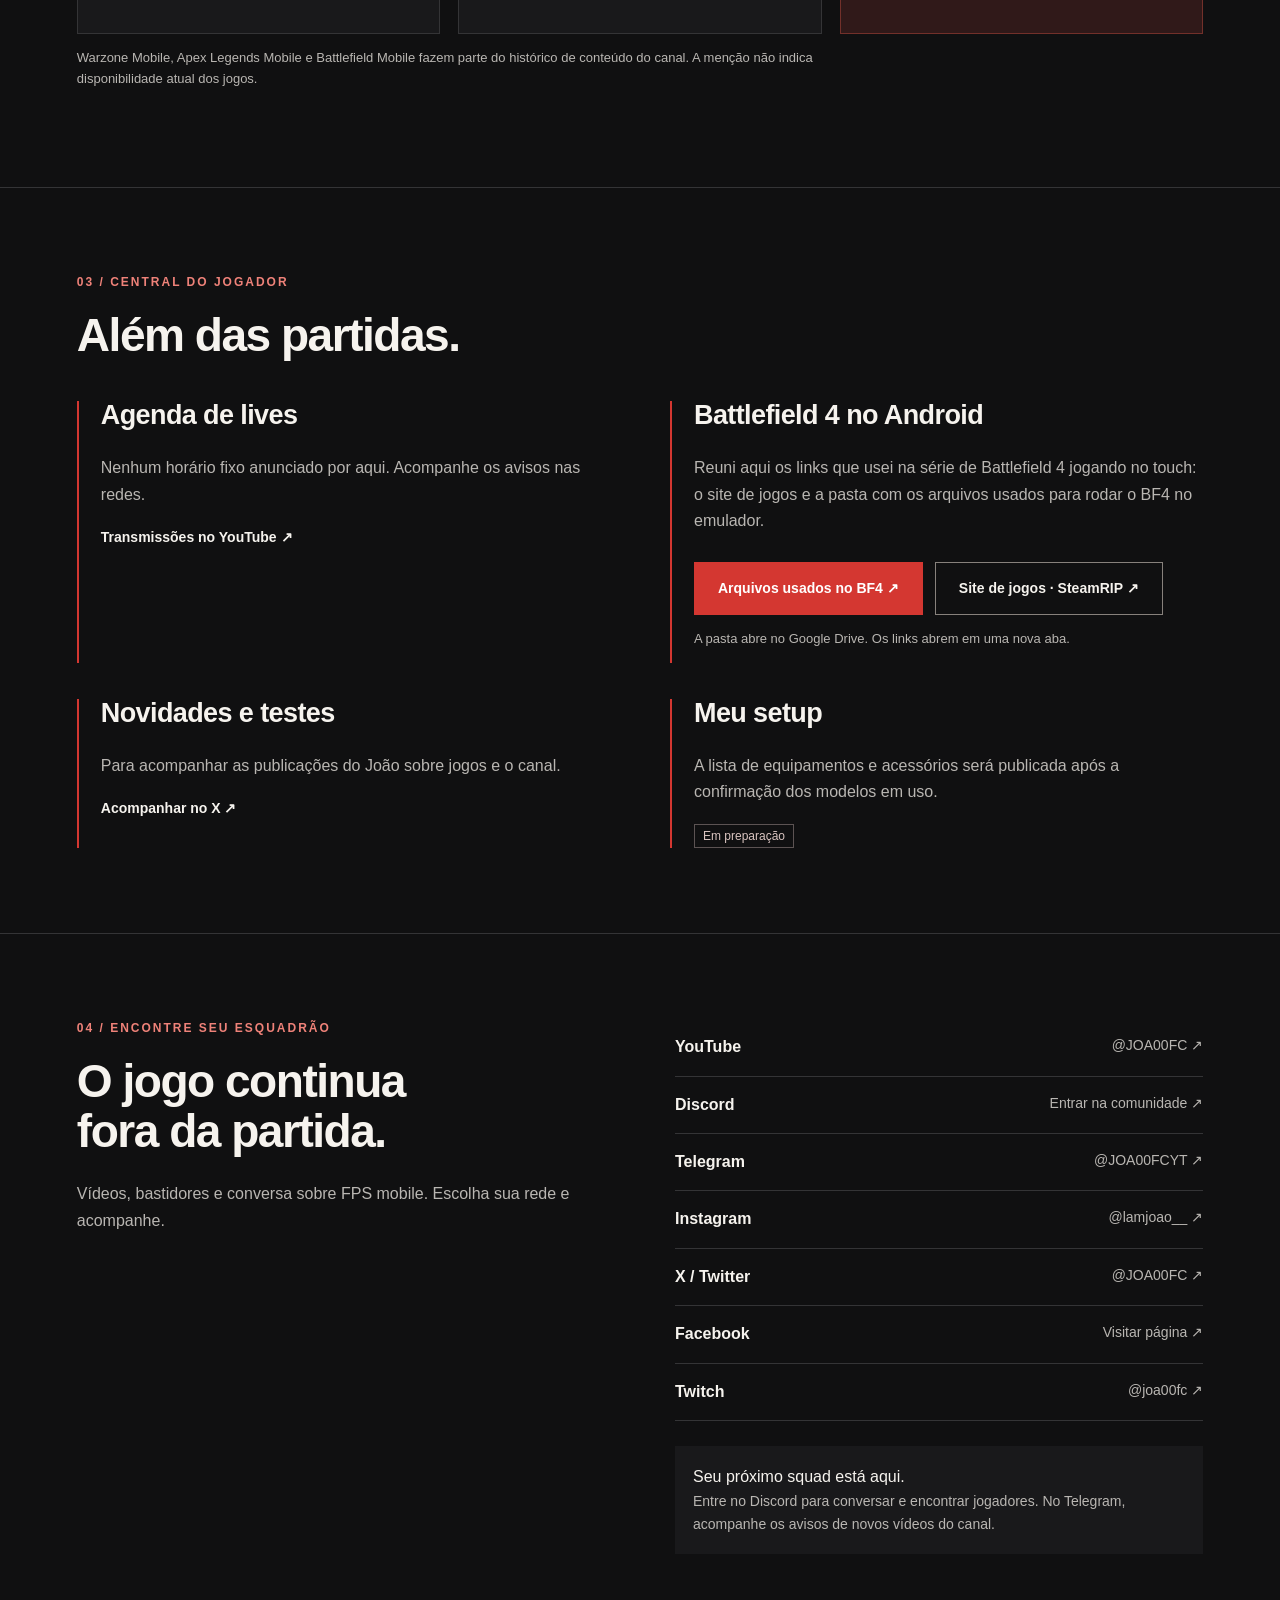
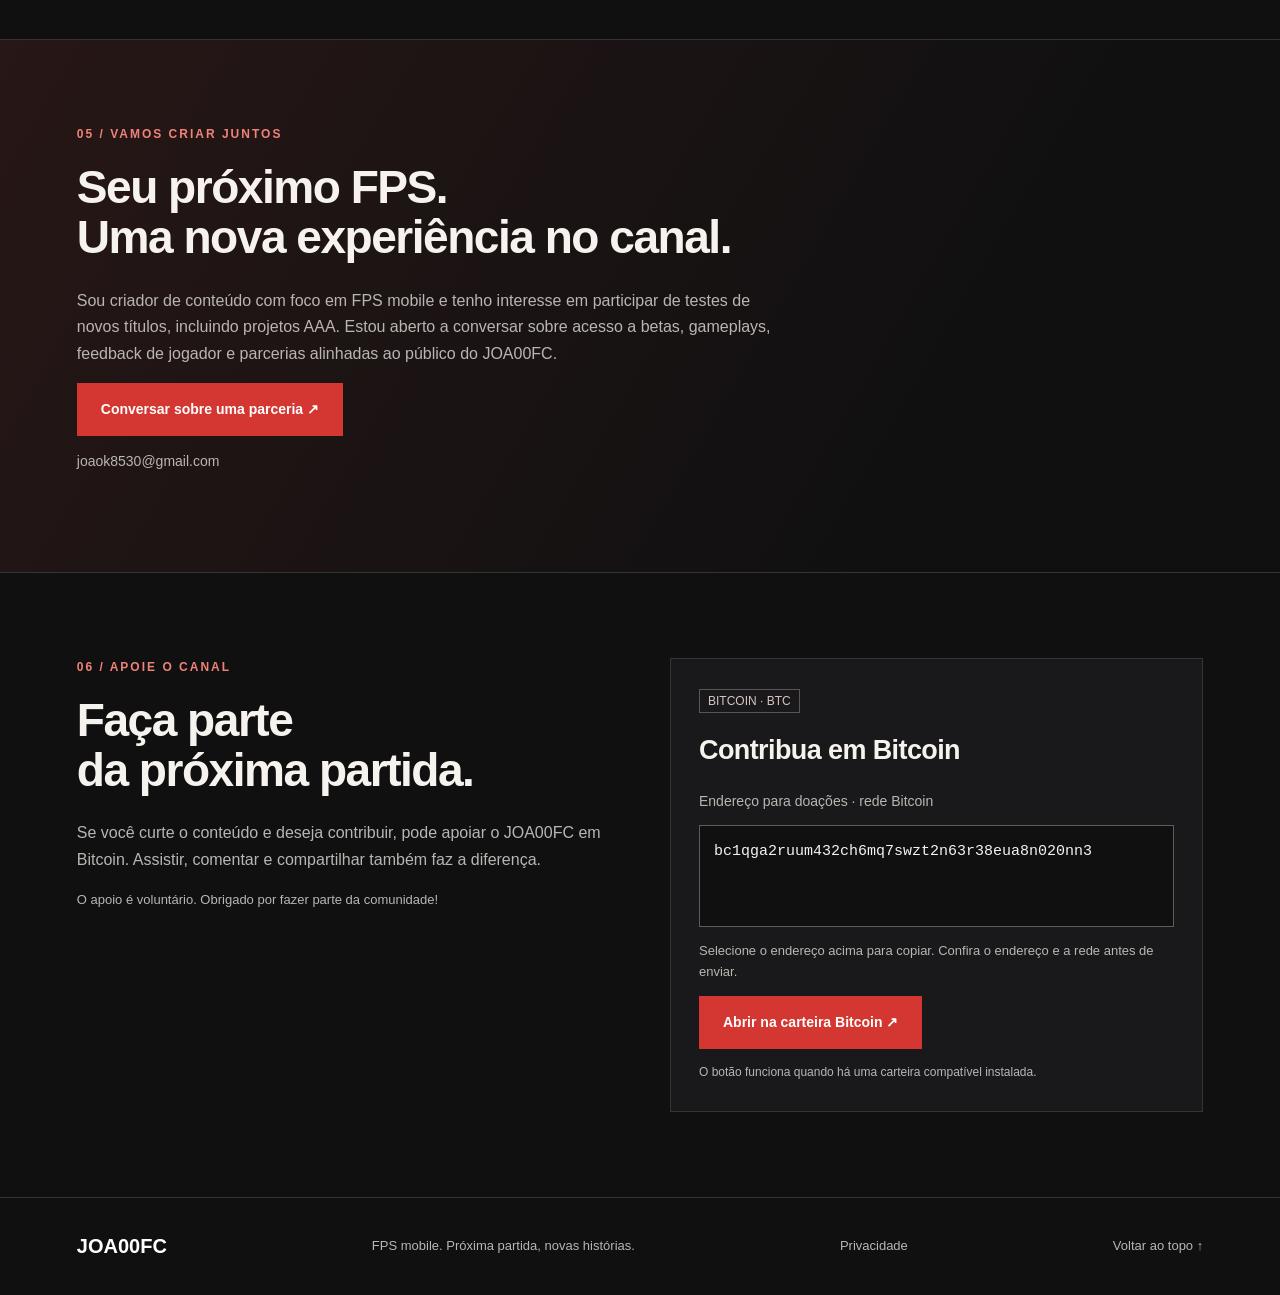
==== commit f868736b: "Adiciona downloads e arquivos usados no Battlefield 4 no Android" ====
--- a/index.html
+++ b/index.html
@@ -2,12 +2,12 @@
 <html lang="pt-BR"><head><meta charset="utf-8"><meta name="viewport" content="width=device-width,initial-scale=1"><meta name="theme-color" content="#101011"><meta name="description" content="JOA00FC: gameplays, lives e conteúdo sobre FPS mobile. Acompanhe o canal e entre em contato para parcerias e testes de jogos."><title>JOA00FC — FPS Mobile</title><link rel="icon" href="assets/perfil.png"><link rel="stylesheet" href="style.css"><style>
 .hero{display:grid;grid-template-columns:1fr 1.15fr;align-items:center;gap:36px;padding:55px 6%;min-height:580px}.hero-content{padding:0;min-width:0}.hero h1{font-size:clamp(36px,4.2vw,62px)}.trailer{min-width:0;padding:20px;background:#101011e8;border:1px solid #63332f;box-shadow:0 18px 55px #0008}.trailer h2{font-size:24px;letter-spacing:-.5px;margin:0 0 16px}.trailer-frame{aspect-ratio:16/9;background:#000}.trailer-frame iframe{display:block;width:100%;height:100%;border:0}.trailer .text-link{display:inline-block;margin-top:14px}.trailer .eyebrow{margin-bottom:9px}@media(max-width:760px){.hero{grid-template-columns:1fr;gap:24px;padding:32px 6%;min-height:0}.hero h1{font-size:36px}.hero-content .actions{margin-top:16px}.trailer{padding:14px}.hero-content>p:not(.eyebrow){font-size:16px}.trailer h2{font-size:22px}}
 </style></head>
-<body><a class="skip" href="#conteudo">Pular para o conteúdo</a><header><a class="brand" href="#inicio"><img src="assets/perfil.png" alt="Bandeira JOA00FC" width="44" height="44">JOA00FC<span>FPS MOBILE</span></a><nav aria-label="Navegação principal"><a href="#trailer">Trailer</a><a href="#canal">O canal</a><a href="#conteudos">Conteúdo</a><a href="#comunidade">Comunidade</a><a href="#parcerias">Parcerias</a><a href="#apoie">Apoie</a></nav></header>
+<body><a class="skip" href="#conteudo">Pular para o conteúdo</a><header><a class="brand" href="#inicio"><img src="assets/perfil.png" alt="Bandeira JOA00FC" width="44" height="44">JOA00FC<span>FPS MOBILE</span></a><nav aria-label="Navegação principal"><a href="#trailer">Trailer</a><a href="#canal">O canal</a><a href="#conteudos">Conteúdo</a><a href="#downloads">Downloads</a><a href="#comunidade">Comunidade</a><a href="#parcerias">Parcerias</a><a href="#apoie">Apoie</a></nav></header>
 <main id="conteudo"><section class="hero" id="inicio"><img class="hero-art" src="assets/banner.png" alt="Cenário de guerra ao pôr do sol, bandeira do canal e soldado sentado ao lado do nome JOA00FC" fetchpriority="high"><div class="hero-content"><p class="eyebrow">GAMEPLAYS · LIVES · COMUNIDADE</p><h1>O próximo combate<br>é no mobile<span>.</span></h1><p>FPS na palma da mão. Acompanhe as partidas, descubra novas experiências e jogue junto.</p><div class="actions"><a class="button primary" href="#trailer">Assistir ao trailer <span aria-hidden="true">↗</span></a><a class="button" href="https://twitch.tv/joa00fc">Acompanhar na Twitch</a></div></div><div class="trailer" id="trailer"><p class="eyebrow">EM DESTAQUE</p><h2>Conheça o canal.</h2><div class="trailer-frame"><iframe src="https://www.youtube-nocookie.com/embed/vFjFYrcqRAo?playsinline=1&amp;rel=0" title="Trailer oficial do canal JOA00FC — WZM" allow="accelerometer; autoplay; clipboard-write; encrypted-media; gyroscope; picture-in-picture; web-share" referrerpolicy="strict-origin-when-cross-origin" allowfullscreen></iframe></div><a class="text-link" href="https://youtu.be/vFjFYrcqRAo">Assistir no YouTube ↗</a></div></section>
 <div class="strip"><span>CALL OF DUTY MOBILE</span><span>WARZONE MOBILE</span><span>APEX LEGENDS MOBILE</span><span>BATTLEFIELD MOBILE</span></div>
 <section id="canal" class="about section"><div><p class="eyebrow">01 / QUEM ESTÁ NO CONTROLE</p><h2>Sou o João.<br>Esse é o JOA00FC.</h2></div><div><p>Meu canal começou com uma paixão pelo Warzone Mobile. Hoje, o espaço é para quem curte FPS mobile: partidas, desafios e descobertas, sempre com vontade de conhecer o próximo jogo.</p><p>Aqui eu reúno meus conteúdos, minhas redes e a comunidade. Seja para assistir a uma gameplay, encontrar gente para jogar ou conversar sobre novos títulos, seja bem-vindo.</p><a class="text-link" href="https://youtube.com/@JOA00FC">Conheça o canal ↗</a></div></section>
 <section class="section" id="conteudos"><div class="section-head"><div><p class="eyebrow">02 / ESCOLHA O QUE ASSISTIR</p><h2>Dentro do jogo.</h2></div><a class="text-link" href="https://youtube.com/@JOA00FC/videos">Todos os vídeos ↗</a></div><div class="cards"><a class="card" href="https://youtube.com/@JOA00FC/videos"><span class="index">01 — YOUTUBE</span><h3>Gameplays</h3><p>Partidas e experiências do canal, reunidas na aba de vídeos.</p><span class="text-link">Explorar vídeos ↗</span></a><a class="card" href="https://youtube.com/@JOA00FC/shorts"><span class="index">02 — SHORTS</span><h3>Direto à ação</h3><p>Conteúdos curtos para acompanhar entre uma partida e outra.</p><span class="text-link">Ver Shorts ↗</span></a><a class="card red" href="https://twitch.tv/joa00fc"><span class="index">03 — TWITCH</span><h3>Jogue junto</h3><p>Acompanhe o perfil na Twitch para saber quando houver transmissão.</p><span class="text-link">Abrir Twitch ↗</span></a></div><p class="note">Warzone Mobile, Apex Legends Mobile e Battlefield Mobile fazem parte do histórico de conteúdo do canal. A menção não indica disponibilidade atual dos jogos.</p></section>
-<section class="section" id="recursos"><p class="eyebrow">03 / CENTRAL DO JOGADOR</p><h2>Além das partidas.</h2><div class="resource-grid"><article><h3>Agenda de lives</h3><p>Nenhum horário fixo anunciado por aqui. Acompanhe os avisos nas redes.</p><a class="text-link" href="https://youtube.com/@JOA00FC/streams">Transmissões no YouTube ↗</a></article><article><h3>HUDs e configurações</h3><p>Os primeiros arquivos e guias serão disponibilizados aqui quando estiverem prontos.</p><span class="badge">Em preparação</span></article><article><h3>Novidades e testes</h3><p>Para acompanhar as publicações do João sobre jogos e o canal.</p><a class="text-link" href="https://x.com/JOA00FC">Acompanhar no X ↗</a></article><article><h3>Meu setup</h3><p>A lista de equipamentos e acessórios será publicada após a confirmação dos modelos em uso.</p><span class="badge">Em preparação</span></article></div></section>
+<section class="section" id="recursos"><p class="eyebrow">03 / CENTRAL DO JOGADOR</p><h2>Além das partidas.</h2><div class="resource-grid"><article><h3>Agenda de lives</h3><p>Nenhum horário fixo anunciado por aqui. Acompanhe os avisos nas redes.</p><a class="text-link" href="https://youtube.com/@JOA00FC/streams">Transmissões no YouTube ↗</a></article><article id="downloads"><h3>Battlefield 4 no Android</h3><p>Reuni aqui os links que usei na série de Battlefield 4 jogando no touch: o site de jogos e a pasta com os arquivos usados para rodar o BF4 no emulador.</p><div class="actions"><a class="button primary" href="https://drive.google.com/drive/folders/1merVl8MEZefXgE4621_aNF5cVspbUO7D" target="_blank" rel="noopener noreferrer">Arquivos usados no BF4 ↗</a><a class="button" href="https://steamrip.com/" target="_blank" rel="noopener noreferrer">Site de jogos · SteamRIP ↗</a></div><p class="note">A pasta abre no Google Drive. Os links abrem em uma nova aba.</p></article><article><h3>Novidades e testes</h3><p>Para acompanhar as publicações do João sobre jogos e o canal.</p><a class="text-link" href="https://x.com/JOA00FC">Acompanhar no X ↗</a></article><article><h3>Meu setup</h3><p>A lista de equipamentos e acessórios será publicada após a confirmação dos modelos em uso.</p><span class="badge">Em preparação</span></article></div></section>
 <section class="section community" id="comunidade"><div><p class="eyebrow">04 / ENCONTRE SEU ESQUADRÃO</p><h2>O jogo continua<br>fora da partida.</h2><p>Vídeos, bastidores e conversa sobre FPS mobile. Escolha sua rede e acompanhe.</p></div><div><div class="socials"><a href="https://youtube.com/@JOA00FC">YouTube <span>@JOA00FC ↗</span></a><a href="https://discord.gg/8ajMe3NUZA">Discord <span>Entrar na comunidade ↗</span></a><a href="https://t.me/JOA00FCYT">Telegram <span>@JOA00FCYT ↗</span></a><a href="https://instagram.com/lamjoao__">Instagram <span>@lamjoao__ ↗</span></a><a href="https://x.com/JOA00FC">X / Twitter <span>@JOA00FC ↗</span></a><a href="https://www.facebook.com/share/1DWLYaxvqC/">Facebook <span>Visitar página ↗</span></a><a href="https://twitch.tv/joa00fc">Twitch <span>@joa00fc ↗</span></a></div><div class="coming"><span>Seu próximo squad está aqui.</span><small>Entre no Discord para conversar e encontrar jogadores. No Telegram, acompanhe os avisos de novos vídeos do canal.</small></div></div></section>
 <section id="parcerias" class="section partnership"><p class="eyebrow">05 / VAMOS CRIAR JUNTOS</p><h2>Seu próximo FPS.<br>Uma nova experiência no canal.</h2><p>Sou criador de conteúdo com foco em FPS mobile e tenho interesse em participar de testes de novos títulos, incluindo projetos AAA. Estou aberto a conversar sobre acesso a betas, gameplays, feedback de jogador e parcerias alinhadas ao público do JOA00FC.</p><a class="button primary" href="mailto:joaok8530@gmail.com?subject=Parceria%20com%20JOA00FC">Conversar sobre uma parceria ↗</a><p class="email">joaok8530@gmail.com</p></section>
 <section id="apoie" class="section support"><div><p class="eyebrow">06 / APOIE O CANAL</p><h2>Faça parte<br>da próxima partida.</h2><p>Se você curte o conteúdo e deseja contribuir, pode apoiar o JOA00FC em Bitcoin. Assistir, comentar e compartilhar também faz a diferença.</p><p class="note">O apoio é voluntário. Obrigado por fazer parte da comunidade!</p></div><div class="donation"><span class="badge">BITCOIN · BTC</span><h3>Contribua em Bitcoin</h3><label for="bitcoin-address">Endereço para doações · rede Bitcoin</label><textarea id="bitcoin-address" class="bitcoin-address" readonly rows="3" spellcheck="false" aria-describedby="bitcoin-help">bc1qga2ruum432ch6mq7swzt2n63r38eua8n020nn3</textarea><p id="bitcoin-help" class="note">Selecione o endereço acima para copiar. Confira o endereço e a rede antes de enviar.</p><a class="button primary" href="bitcoin:bc1qga2ruum432ch6mq7swzt2n63r38eua8n020nn3">Abrir na carteira Bitcoin ↗</a><small>O botão funciona quando há uma carteira compatível instalada.</small></div></section></main><footer><strong>JOA00FC</strong><span>FPS mobile. Próxima partida, novas histórias.</span><a href="privacidade.html">Privacidade</a><a href="#inicio">Voltar ao topo ↑</a></footer></body></html>
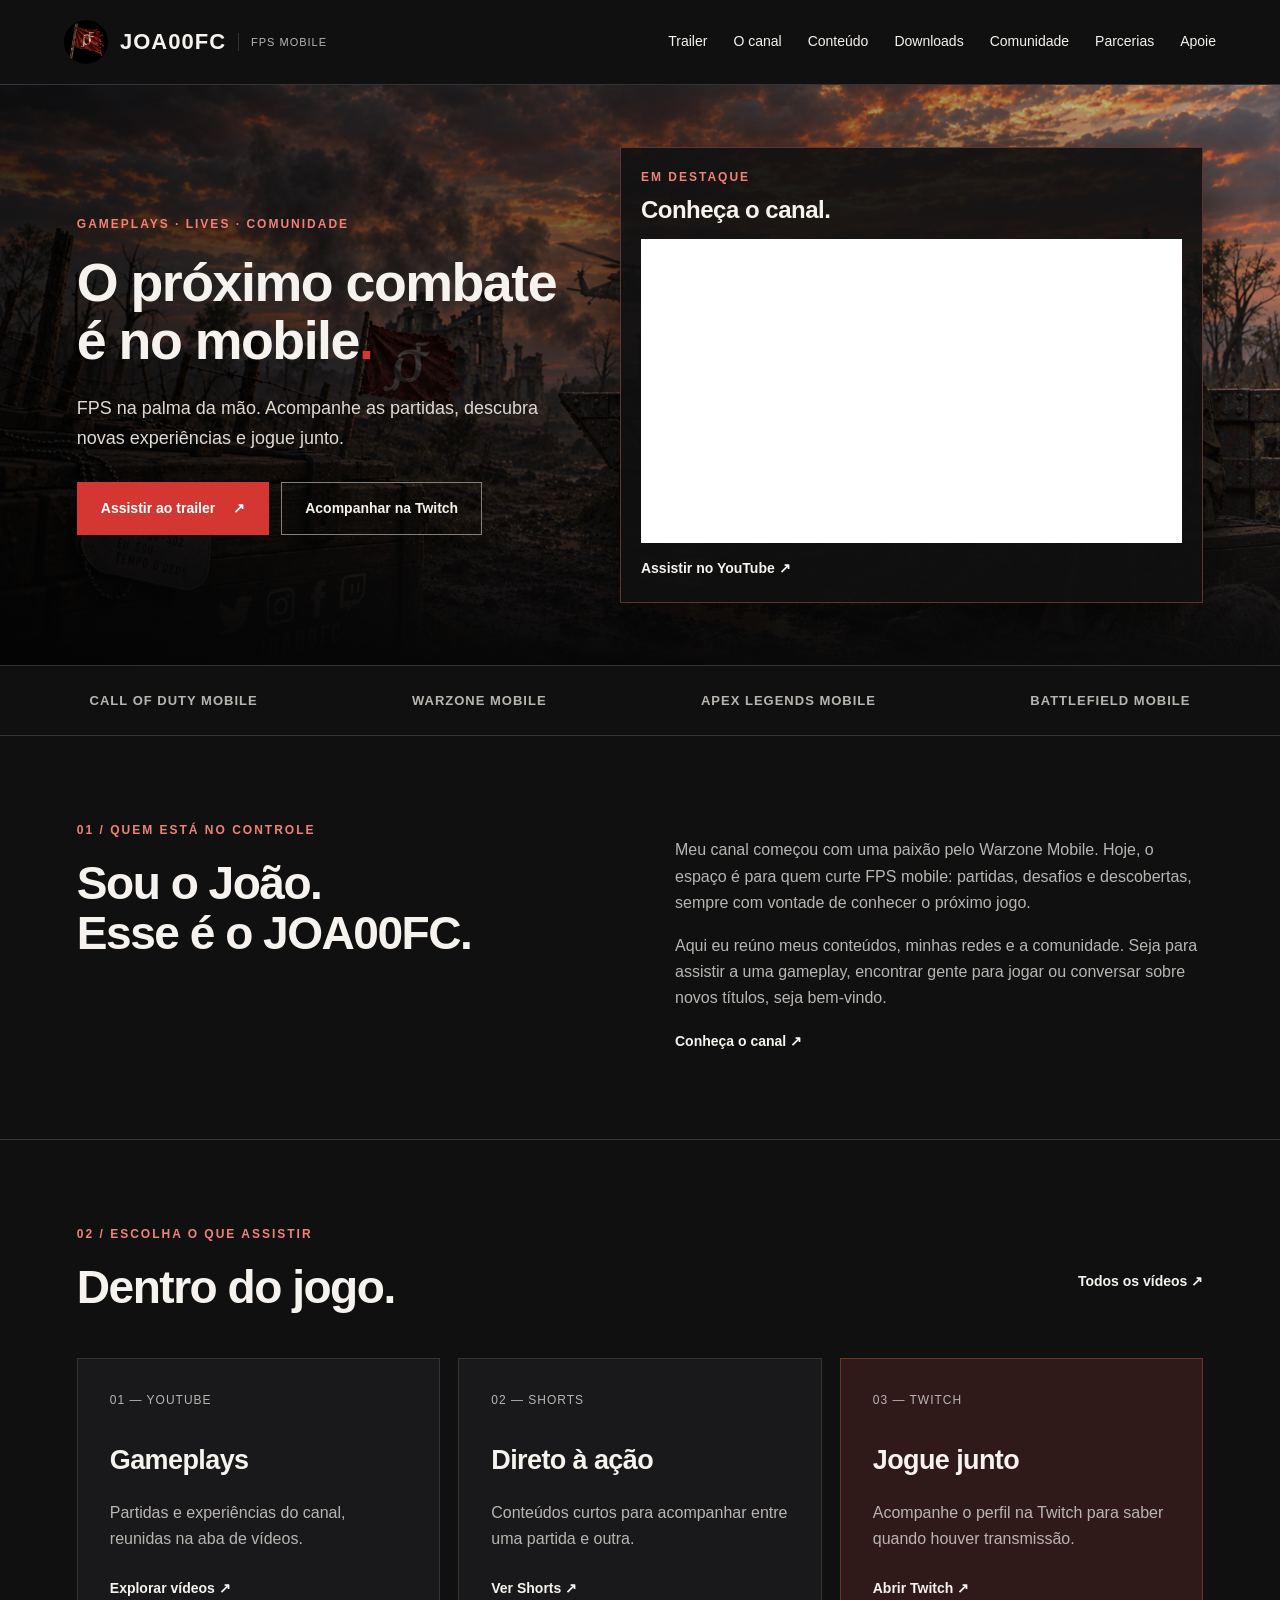
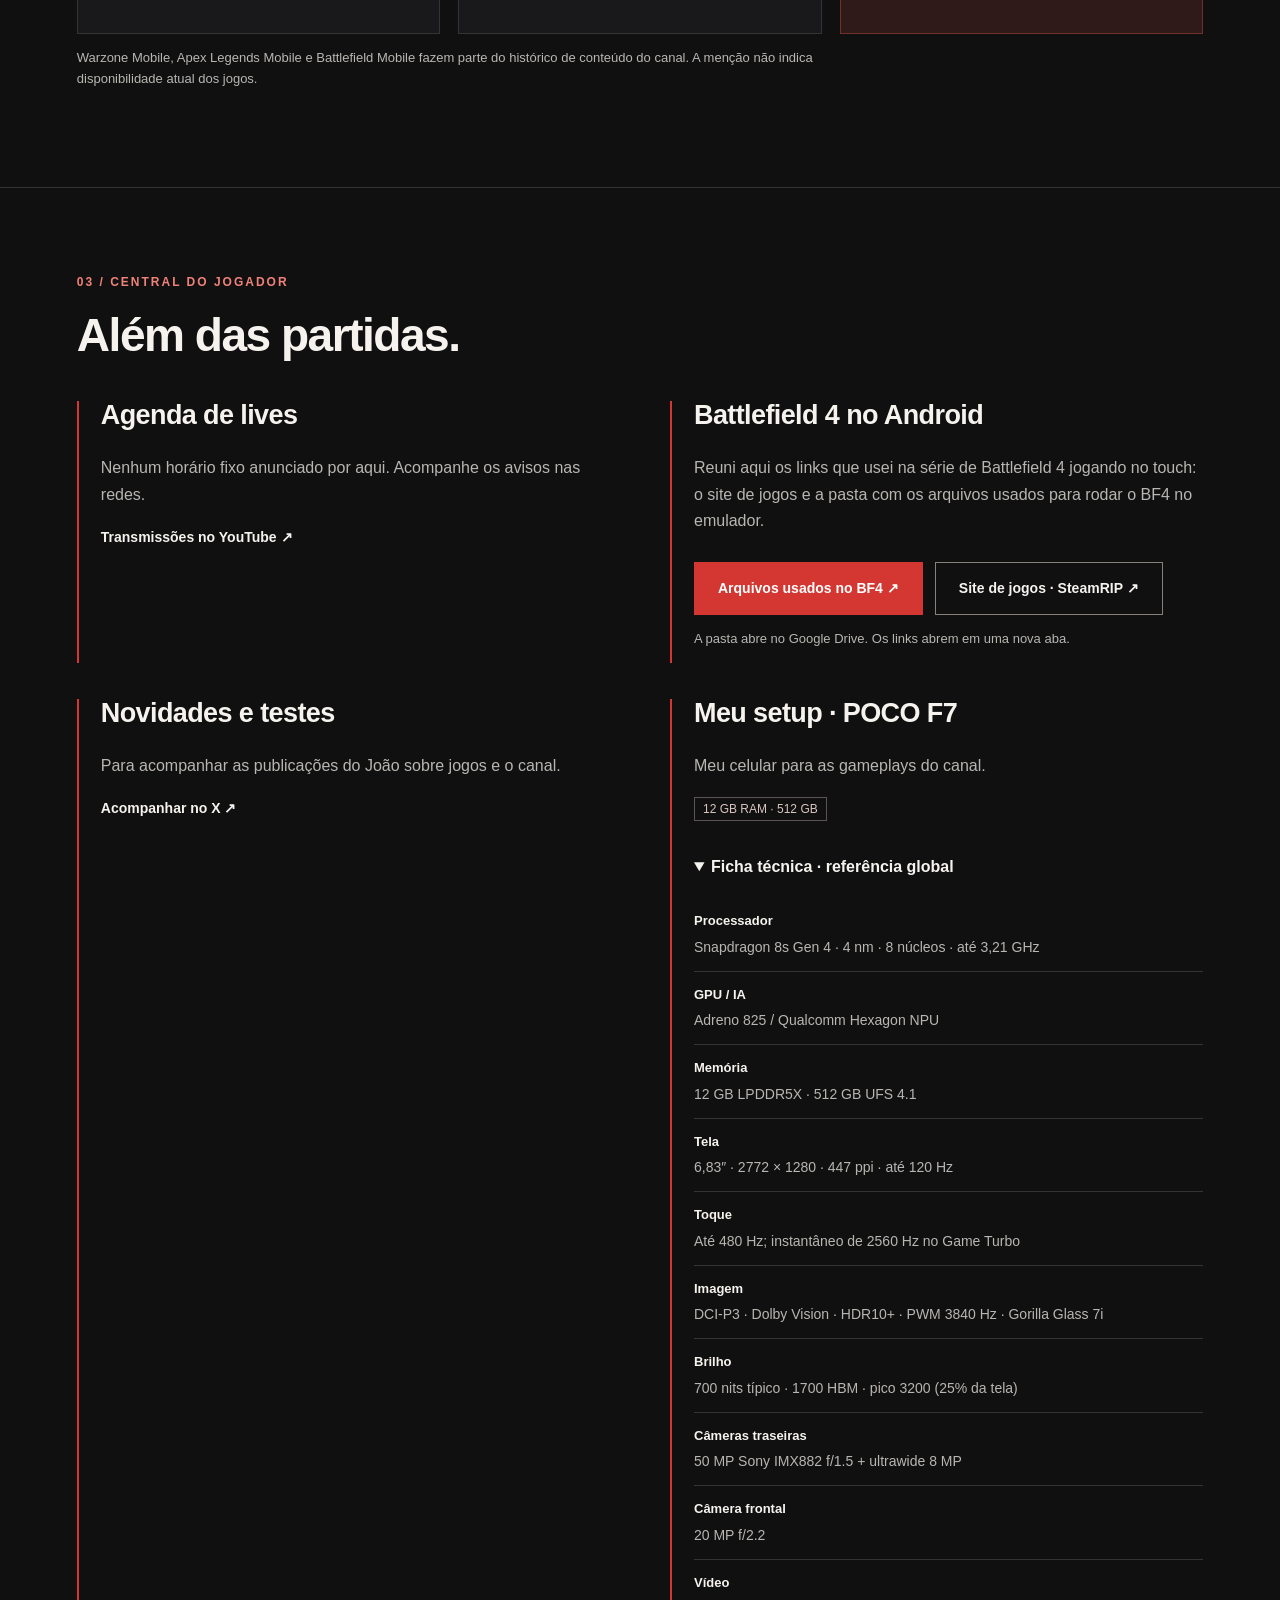
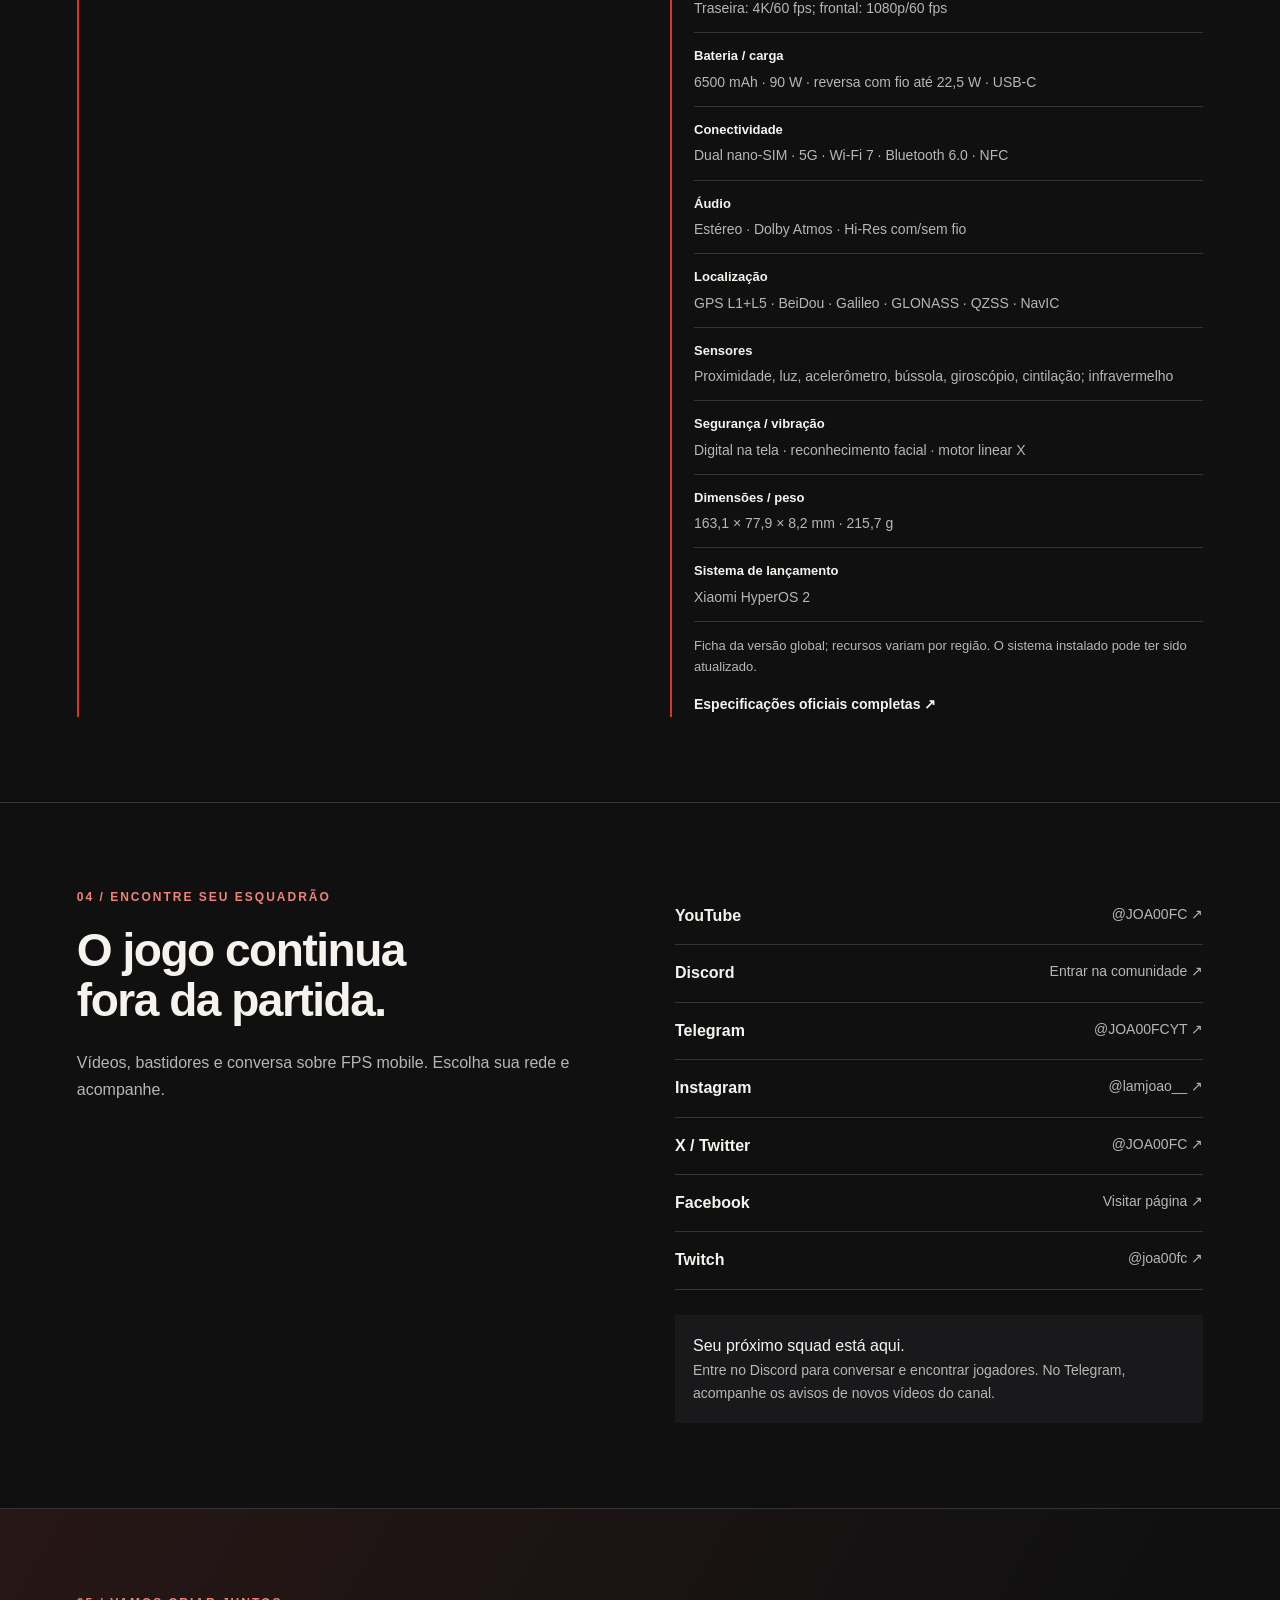
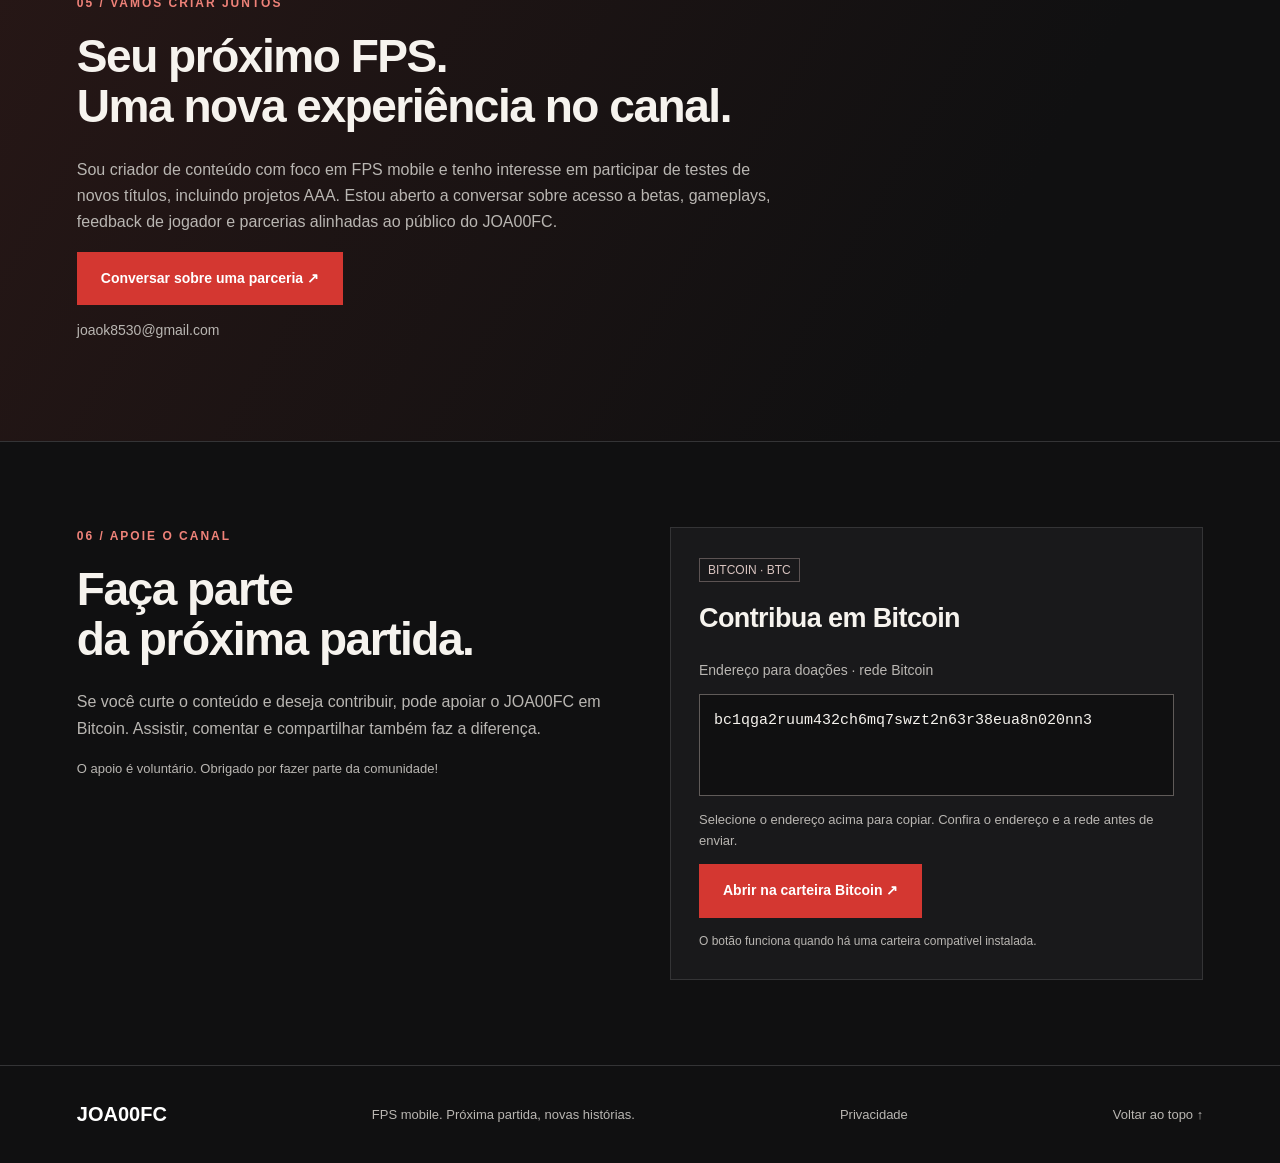
==== commit 3f0d95a3: "Publica ficha técnica do POCO F7 12 GB 512 GB em Meu setup" ====
--- a/index.html
+++ b/index.html
@@ -1,13 +1,13 @@
 <!doctype html>
 <html lang="pt-BR"><head><meta charset="utf-8"><meta name="viewport" content="width=device-width,initial-scale=1"><meta name="theme-color" content="#101011"><meta name="description" content="JOA00FC: gameplays, lives e conteúdo sobre FPS mobile. Acompanhe o canal e entre em contato para parcerias e testes de jogos."><title>JOA00FC — FPS Mobile</title><link rel="icon" href="assets/perfil.png"><link rel="stylesheet" href="style.css"><style>
 .hero{display:grid;grid-template-columns:1fr 1.15fr;align-items:center;gap:36px;padding:55px 6%;min-height:580px}.hero-content{padding:0;min-width:0}.hero h1{font-size:clamp(36px,4.2vw,62px)}.trailer{min-width:0;padding:20px;background:#101011e8;border:1px solid #63332f;box-shadow:0 18px 55px #0008}.trailer h2{font-size:24px;letter-spacing:-.5px;margin:0 0 16px}.trailer-frame{aspect-ratio:16/9;background:#000}.trailer-frame iframe{display:block;width:100%;height:100%;border:0}.trailer .text-link{display:inline-block;margin-top:14px}.trailer .eyebrow{margin-bottom:9px}@media(max-width:760px){.hero{grid-template-columns:1fr;gap:24px;padding:32px 6%;min-height:0}.hero h1{font-size:36px}.hero-content .actions{margin-top:16px}.trailer{padding:14px}.hero-content>p:not(.eyebrow){font-size:16px}.trailer h2{font-size:22px}}
-</style></head>
+.phone-specs{margin-top:22px}.phone-specs summary{cursor:pointer;font-weight:bold;padding:10px 0}.phone-specs dl{margin:8px 0}.phone-specs dl>div{padding:12px 0;border-bottom:1px solid var(--line)}.phone-specs dt{font-size:13px;font-weight:bold;color:var(--text)}.phone-specs dd{margin:4px 0 0;color:var(--muted);font-size:14px;overflow-wrap:anywhere}#setup{scroll-margin-top:25px}</style></head>
 <body><a class="skip" href="#conteudo">Pular para o conteúdo</a><header><a class="brand" href="#inicio"><img src="assets/perfil.png" alt="Bandeira JOA00FC" width="44" height="44">JOA00FC<span>FPS MOBILE</span></a><nav aria-label="Navegação principal"><a href="#trailer">Trailer</a><a href="#canal">O canal</a><a href="#conteudos">Conteúdo</a><a href="#downloads">Downloads</a><a href="#comunidade">Comunidade</a><a href="#parcerias">Parcerias</a><a href="#apoie">Apoie</a></nav></header>
 <main id="conteudo"><section class="hero" id="inicio"><img class="hero-art" src="assets/banner.png" alt="Cenário de guerra ao pôr do sol, bandeira do canal e soldado sentado ao lado do nome JOA00FC" fetchpriority="high"><div class="hero-content"><p class="eyebrow">GAMEPLAYS · LIVES · COMUNIDADE</p><h1>O próximo combate<br>é no mobile<span>.</span></h1><p>FPS na palma da mão. Acompanhe as partidas, descubra novas experiências e jogue junto.</p><div class="actions"><a class="button primary" href="#trailer">Assistir ao trailer <span aria-hidden="true">↗</span></a><a class="button" href="https://twitch.tv/joa00fc">Acompanhar na Twitch</a></div></div><div class="trailer" id="trailer"><p class="eyebrow">EM DESTAQUE</p><h2>Conheça o canal.</h2><div class="trailer-frame"><iframe src="https://www.youtube-nocookie.com/embed/vFjFYrcqRAo?playsinline=1&amp;rel=0" title="Trailer oficial do canal JOA00FC — WZM" allow="accelerometer; autoplay; clipboard-write; encrypted-media; gyroscope; picture-in-picture; web-share" referrerpolicy="strict-origin-when-cross-origin" allowfullscreen></iframe></div><a class="text-link" href="https://youtu.be/vFjFYrcqRAo">Assistir no YouTube ↗</a></div></section>
 <div class="strip"><span>CALL OF DUTY MOBILE</span><span>WARZONE MOBILE</span><span>APEX LEGENDS MOBILE</span><span>BATTLEFIELD MOBILE</span></div>
 <section id="canal" class="about section"><div><p class="eyebrow">01 / QUEM ESTÁ NO CONTROLE</p><h2>Sou o João.<br>Esse é o JOA00FC.</h2></div><div><p>Meu canal começou com uma paixão pelo Warzone Mobile. Hoje, o espaço é para quem curte FPS mobile: partidas, desafios e descobertas, sempre com vontade de conhecer o próximo jogo.</p><p>Aqui eu reúno meus conteúdos, minhas redes e a comunidade. Seja para assistir a uma gameplay, encontrar gente para jogar ou conversar sobre novos títulos, seja bem-vindo.</p><a class="text-link" href="https://youtube.com/@JOA00FC">Conheça o canal ↗</a></div></section>
 <section class="section" id="conteudos"><div class="section-head"><div><p class="eyebrow">02 / ESCOLHA O QUE ASSISTIR</p><h2>Dentro do jogo.</h2></div><a class="text-link" href="https://youtube.com/@JOA00FC/videos">Todos os vídeos ↗</a></div><div class="cards"><a class="card" href="https://youtube.com/@JOA00FC/videos"><span class="index">01 — YOUTUBE</span><h3>Gameplays</h3><p>Partidas e experiências do canal, reunidas na aba de vídeos.</p><span class="text-link">Explorar vídeos ↗</span></a><a class="card" href="https://youtube.com/@JOA00FC/shorts"><span class="index">02 — SHORTS</span><h3>Direto à ação</h3><p>Conteúdos curtos para acompanhar entre uma partida e outra.</p><span class="text-link">Ver Shorts ↗</span></a><a class="card red" href="https://twitch.tv/joa00fc"><span class="index">03 — TWITCH</span><h3>Jogue junto</h3><p>Acompanhe o perfil na Twitch para saber quando houver transmissão.</p><span class="text-link">Abrir Twitch ↗</span></a></div><p class="note">Warzone Mobile, Apex Legends Mobile e Battlefield Mobile fazem parte do histórico de conteúdo do canal. A menção não indica disponibilidade atual dos jogos.</p></section>
-<section class="section" id="recursos"><p class="eyebrow">03 / CENTRAL DO JOGADOR</p><h2>Além das partidas.</h2><div class="resource-grid"><article><h3>Agenda de lives</h3><p>Nenhum horário fixo anunciado por aqui. Acompanhe os avisos nas redes.</p><a class="text-link" href="https://youtube.com/@JOA00FC/streams">Transmissões no YouTube ↗</a></article><article id="downloads"><h3>Battlefield 4 no Android</h3><p>Reuni aqui os links que usei na série de Battlefield 4 jogando no touch: o site de jogos e a pasta com os arquivos usados para rodar o BF4 no emulador.</p><div class="actions"><a class="button primary" href="https://drive.google.com/drive/folders/1merVl8MEZefXgE4621_aNF5cVspbUO7D" target="_blank" rel="noopener noreferrer">Arquivos usados no BF4 ↗</a><a class="button" href="https://steamrip.com/" target="_blank" rel="noopener noreferrer">Site de jogos · SteamRIP ↗</a></div><p class="note">A pasta abre no Google Drive. Os links abrem em uma nova aba.</p></article><article><h3>Novidades e testes</h3><p>Para acompanhar as publicações do João sobre jogos e o canal.</p><a class="text-link" href="https://x.com/JOA00FC">Acompanhar no X ↗</a></article><article><h3>Meu setup</h3><p>A lista de equipamentos e acessórios será publicada após a confirmação dos modelos em uso.</p><span class="badge">Em preparação</span></article></div></section>
+<section class="section" id="recursos"><p class="eyebrow">03 / CENTRAL DO JOGADOR</p><h2>Além das partidas.</h2><div class="resource-grid"><article><h3>Agenda de lives</h3><p>Nenhum horário fixo anunciado por aqui. Acompanhe os avisos nas redes.</p><a class="text-link" href="https://youtube.com/@JOA00FC/streams">Transmissões no YouTube ↗</a></article><article id="downloads"><h3>Battlefield 4 no Android</h3><p>Reuni aqui os links que usei na série de Battlefield 4 jogando no touch: o site de jogos e a pasta com os arquivos usados para rodar o BF4 no emulador.</p><div class="actions"><a class="button primary" href="https://drive.google.com/drive/folders/1merVl8MEZefXgE4621_aNF5cVspbUO7D" target="_blank" rel="noopener noreferrer">Arquivos usados no BF4 ↗</a><a class="button" href="https://steamrip.com/" target="_blank" rel="noopener noreferrer">Site de jogos · SteamRIP ↗</a></div><p class="note">A pasta abre no Google Drive. Os links abrem em uma nova aba.</p></article><article><h3>Novidades e testes</h3><p>Para acompanhar as publicações do João sobre jogos e o canal.</p><a class="text-link" href="https://x.com/JOA00FC">Acompanhar no X ↗</a></article><article id="setup"><h3>Meu setup · POCO F7</h3><p>Meu celular para as gameplays do canal.</p><span class="badge">12 GB RAM · 512 GB</span><details class="phone-specs" open><summary>Ficha técnica · referência global</summary><dl><div><dt>Processador</dt><dd>Snapdragon 8s Gen 4 · 4 nm · 8 núcleos · até 3,21 GHz</dd></div><div><dt>GPU / IA</dt><dd>Adreno 825 / Qualcomm Hexagon NPU</dd></div><div><dt>Memória</dt><dd>12 GB LPDDR5X · 512 GB UFS 4.1</dd></div><div><dt>Tela</dt><dd>6,83″ · 2772 × 1280 · 447 ppi · até 120 Hz</dd></div><div><dt>Toque</dt><dd>Até 480 Hz; instantâneo de 2560 Hz no Game Turbo</dd></div><div><dt>Imagem</dt><dd>DCI-P3 · Dolby Vision · HDR10+ · PWM 3840 Hz · Gorilla Glass 7i</dd></div><div><dt>Brilho</dt><dd>700 nits típico · 1700 HBM · pico 3200 (25% da tela)</dd></div><div><dt>Câmeras traseiras</dt><dd>50 MP Sony IMX882 f/1.5 + ultrawide 8 MP</dd></div><div><dt>Câmera frontal</dt><dd>20 MP f/2.2</dd></div><div><dt>Vídeo</dt><dd>Traseira: 4K/60 fps; frontal: 1080p/60 fps</dd></div><div><dt>Bateria / carga</dt><dd>6500 mAh · 90 W · reversa com fio até 22,5 W · USB-C</dd></div><div><dt>Conectividade</dt><dd>Dual nano-SIM · 5G · Wi-Fi 7 · Bluetooth 6.0 · NFC</dd></div><div><dt>Áudio</dt><dd>Estéreo · Dolby Atmos · Hi-Res com/sem fio</dd></div><div><dt>Localização</dt><dd>GPS L1+L5 · BeiDou · Galileo · GLONASS · QZSS · NavIC</dd></div><div><dt>Sensores</dt><dd>Proximidade, luz, acelerômetro, bússola, giroscópio, cintilação; infravermelho</dd></div><div><dt>Segurança / vibração</dt><dd>Digital na tela · reconhecimento facial · motor linear X</dd></div><div><dt>Dimensões / peso</dt><dd>163,1 × 77,9 × 8,2 mm · 215,7 g</dd></div><div><dt>Sistema de lançamento</dt><dd>Xiaomi HyperOS 2</dd></div></dl></details><p class="note">Ficha da versão global; recursos variam por região. O sistema instalado pode ter sido atualizado.</p><a class="text-link" href="https://www.po.co/global/product/poco-f7/specs/" target="_blank" rel="noopener noreferrer">Especificações oficiais completas ↗</a></article></div></section>
 <section class="section community" id="comunidade"><div><p class="eyebrow">04 / ENCONTRE SEU ESQUADRÃO</p><h2>O jogo continua<br>fora da partida.</h2><p>Vídeos, bastidores e conversa sobre FPS mobile. Escolha sua rede e acompanhe.</p></div><div><div class="socials"><a href="https://youtube.com/@JOA00FC">YouTube <span>@JOA00FC ↗</span></a><a href="https://discord.gg/8ajMe3NUZA">Discord <span>Entrar na comunidade ↗</span></a><a href="https://t.me/JOA00FCYT">Telegram <span>@JOA00FCYT ↗</span></a><a href="https://instagram.com/lamjoao__">Instagram <span>@lamjoao__ ↗</span></a><a href="https://x.com/JOA00FC">X / Twitter <span>@JOA00FC ↗</span></a><a href="https://www.facebook.com/share/1DWLYaxvqC/">Facebook <span>Visitar página ↗</span></a><a href="https://twitch.tv/joa00fc">Twitch <span>@joa00fc ↗</span></a></div><div class="coming"><span>Seu próximo squad está aqui.</span><small>Entre no Discord para conversar e encontrar jogadores. No Telegram, acompanhe os avisos de novos vídeos do canal.</small></div></div></section>
 <section id="parcerias" class="section partnership"><p class="eyebrow">05 / VAMOS CRIAR JUNTOS</p><h2>Seu próximo FPS.<br>Uma nova experiência no canal.</h2><p>Sou criador de conteúdo com foco em FPS mobile e tenho interesse em participar de testes de novos títulos, incluindo projetos AAA. Estou aberto a conversar sobre acesso a betas, gameplays, feedback de jogador e parcerias alinhadas ao público do JOA00FC.</p><a class="button primary" href="mailto:joaok8530@gmail.com?subject=Parceria%20com%20JOA00FC">Conversar sobre uma parceria ↗</a><p class="email">joaok8530@gmail.com</p></section>
 <section id="apoie" class="section support"><div><p class="eyebrow">06 / APOIE O CANAL</p><h2>Faça parte<br>da próxima partida.</h2><p>Se você curte o conteúdo e deseja contribuir, pode apoiar o JOA00FC em Bitcoin. Assistir, comentar e compartilhar também faz a diferença.</p><p class="note">O apoio é voluntário. Obrigado por fazer parte da comunidade!</p></div><div class="donation"><span class="badge">BITCOIN · BTC</span><h3>Contribua em Bitcoin</h3><label for="bitcoin-address">Endereço para doações · rede Bitcoin</label><textarea id="bitcoin-address" class="bitcoin-address" readonly rows="3" spellcheck="false" aria-describedby="bitcoin-help">bc1qga2ruum432ch6mq7swzt2n63r38eua8n020nn3</textarea><p id="bitcoin-help" class="note">Selecione o endereço acima para copiar. Confira o endereço e a rede antes de enviar.</p><a class="button primary" href="bitcoin:bc1qga2ruum432ch6mq7swzt2n63r38eua8n020nn3">Abrir na carteira Bitcoin ↗</a><small>O botão funciona quando há uma carteira compatível instalada.</small></div></section></main><footer><strong>JOA00FC</strong><span>FPS mobile. Próxima partida, novas histórias.</span><a href="privacidade.html">Privacidade</a><a href="#inicio">Voltar ao topo ↑</a></footer></body></html>
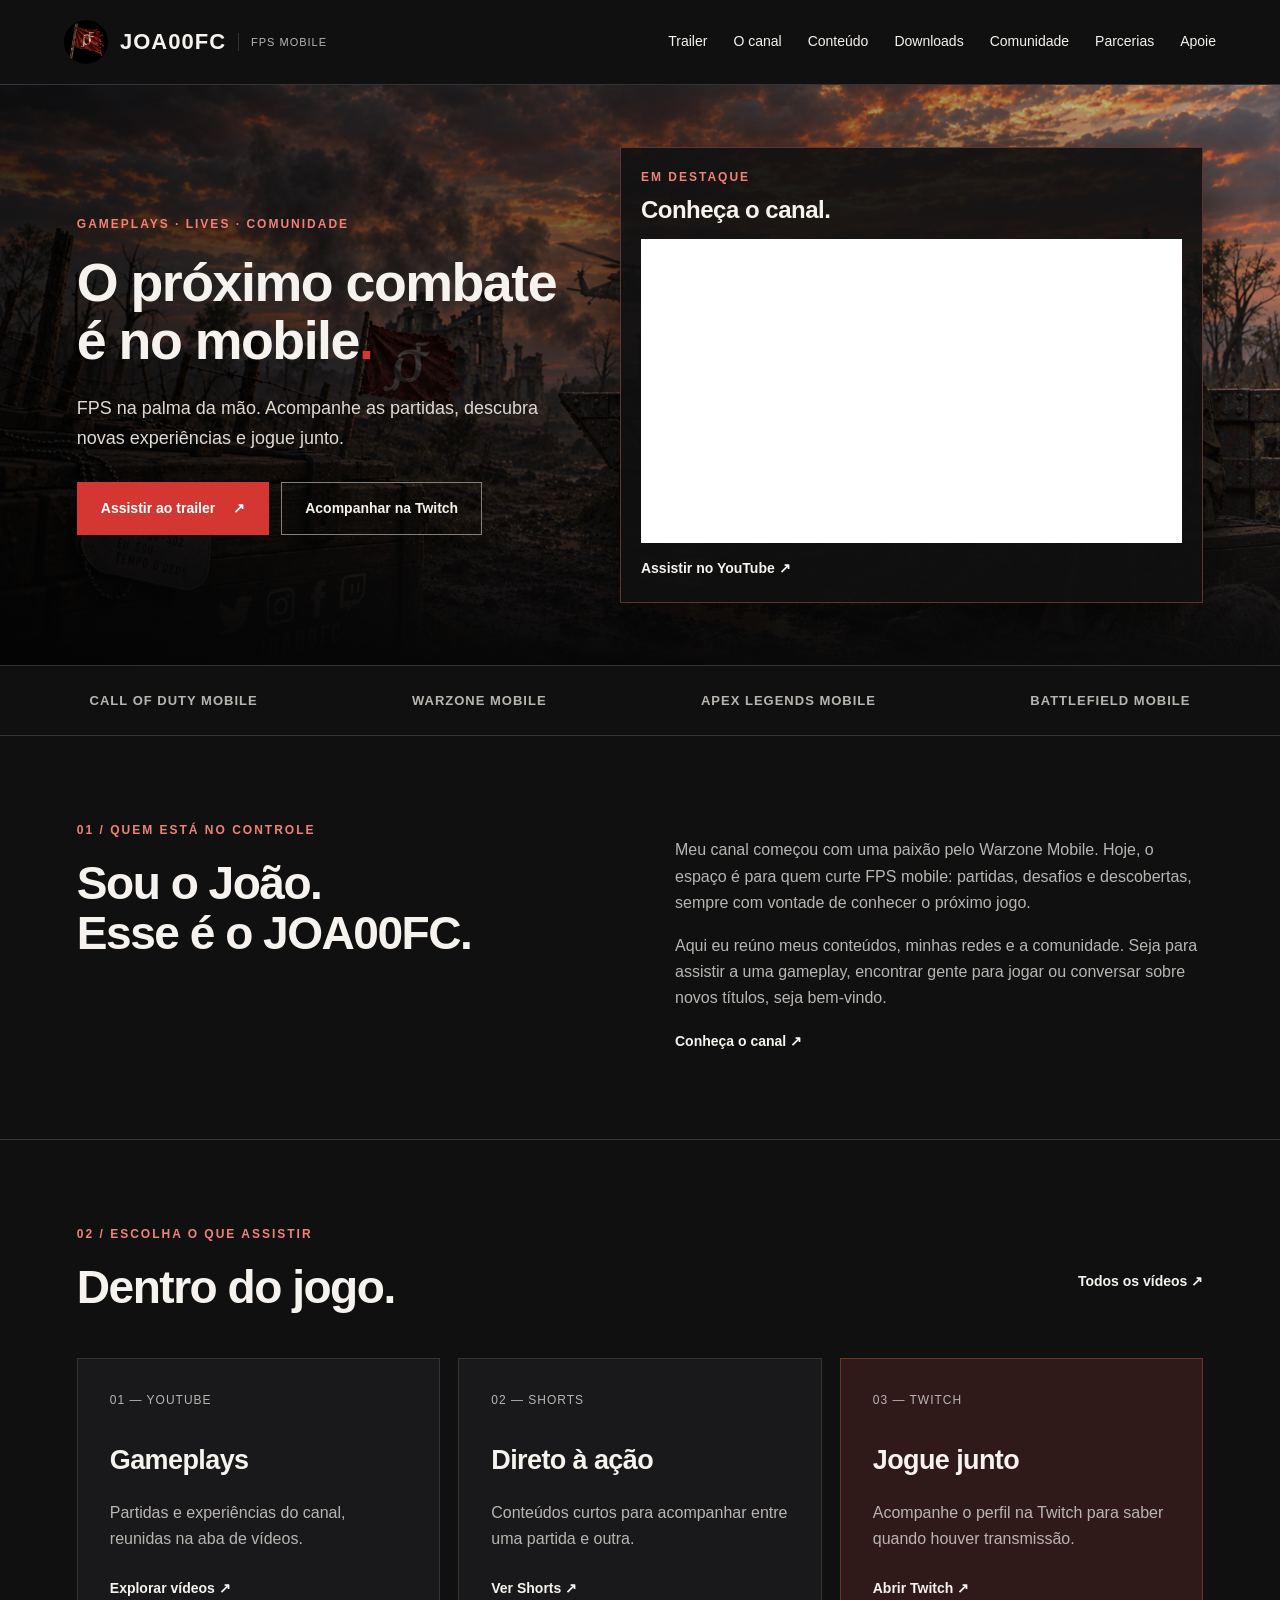
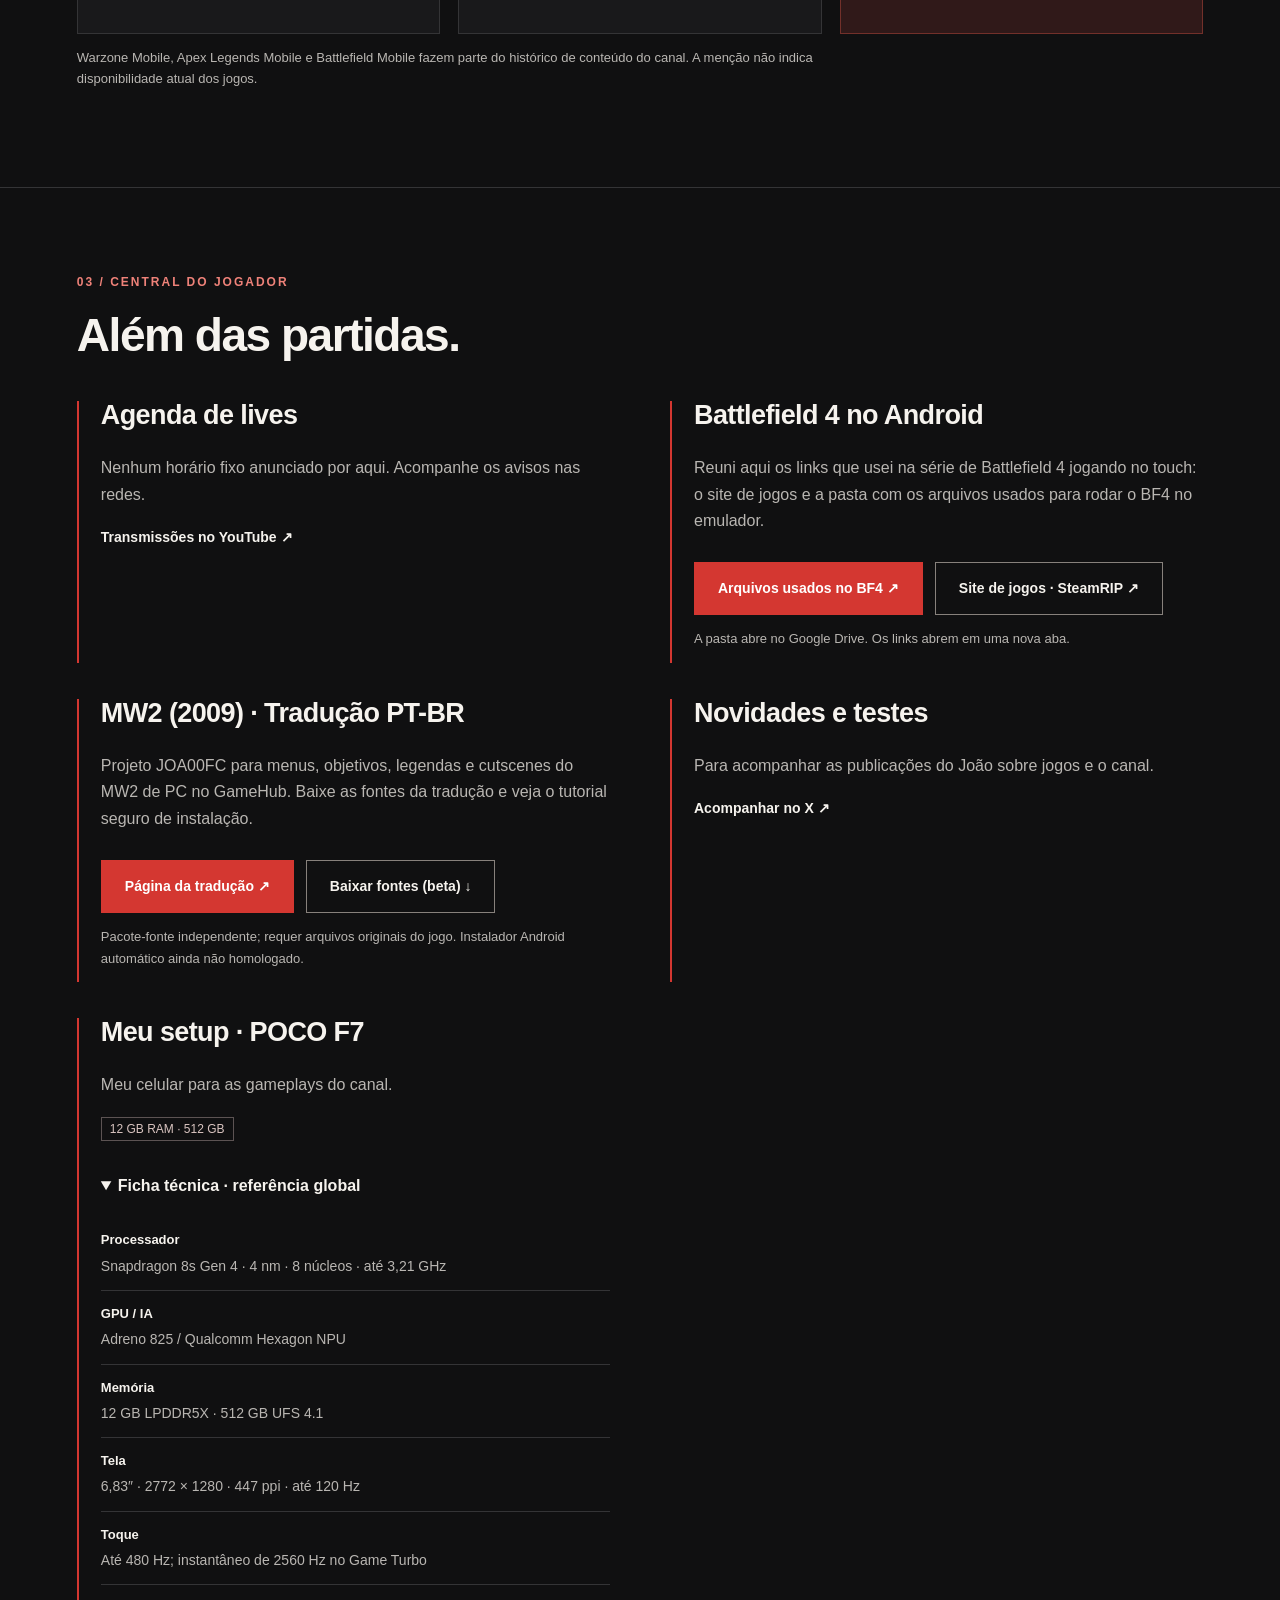
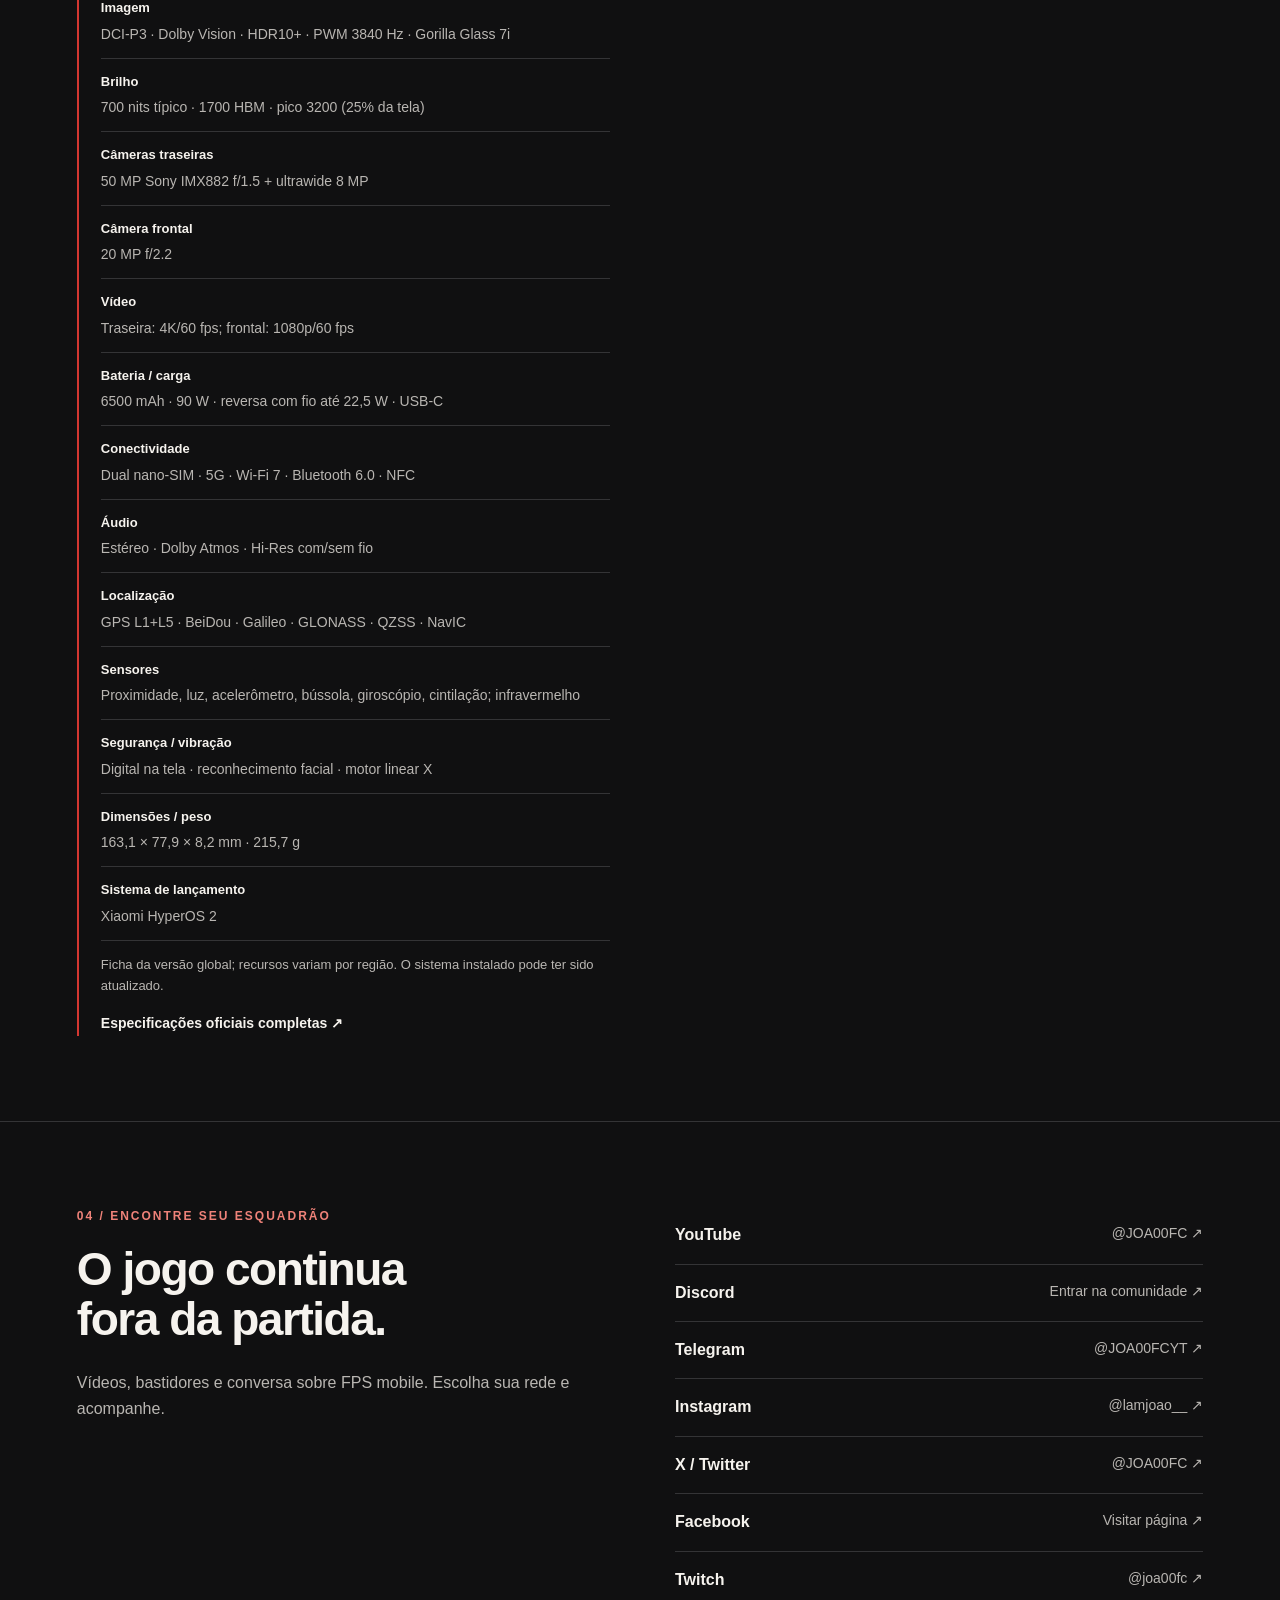
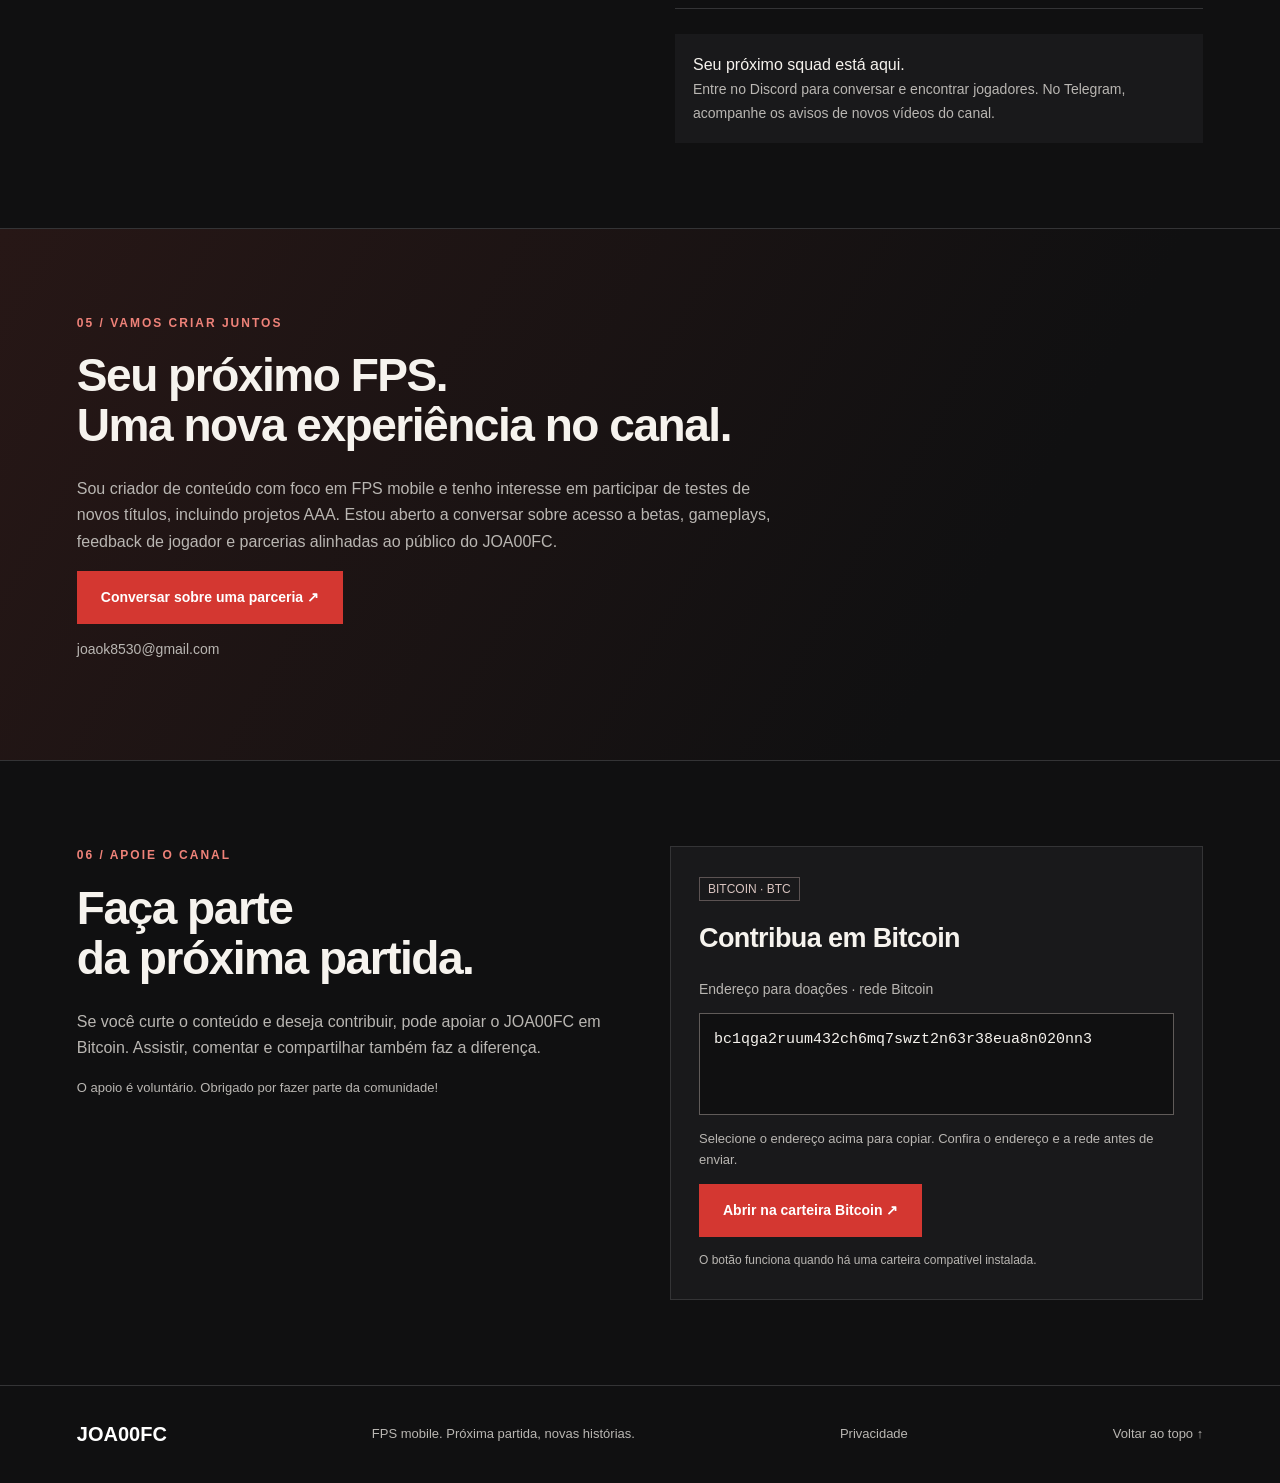
==== commit 5b078055: "Publicar projeto de fontes PT-BR MW2 2009, tutorial e download no site" ====
--- a/index.html
+++ b/index.html
@@ -7,7 +7,7 @@
 <div class="strip"><span>CALL OF DUTY MOBILE</span><span>WARZONE MOBILE</span><span>APEX LEGENDS MOBILE</span><span>BATTLEFIELD MOBILE</span></div>
 <section id="canal" class="about section"><div><p class="eyebrow">01 / QUEM ESTÁ NO CONTROLE</p><h2>Sou o João.<br>Esse é o JOA00FC.</h2></div><div><p>Meu canal começou com uma paixão pelo Warzone Mobile. Hoje, o espaço é para quem curte FPS mobile: partidas, desafios e descobertas, sempre com vontade de conhecer o próximo jogo.</p><p>Aqui eu reúno meus conteúdos, minhas redes e a comunidade. Seja para assistir a uma gameplay, encontrar gente para jogar ou conversar sobre novos títulos, seja bem-vindo.</p><a class="text-link" href="https://youtube.com/@JOA00FC">Conheça o canal ↗</a></div></section>
 <section class="section" id="conteudos"><div class="section-head"><div><p class="eyebrow">02 / ESCOLHA O QUE ASSISTIR</p><h2>Dentro do jogo.</h2></div><a class="text-link" href="https://youtube.com/@JOA00FC/videos">Todos os vídeos ↗</a></div><div class="cards"><a class="card" href="https://youtube.com/@JOA00FC/videos"><span class="index">01 — YOUTUBE</span><h3>Gameplays</h3><p>Partidas e experiências do canal, reunidas na aba de vídeos.</p><span class="text-link">Explorar vídeos ↗</span></a><a class="card" href="https://youtube.com/@JOA00FC/shorts"><span class="index">02 — SHORTS</span><h3>Direto à ação</h3><p>Conteúdos curtos para acompanhar entre uma partida e outra.</p><span class="text-link">Ver Shorts ↗</span></a><a class="card red" href="https://twitch.tv/joa00fc"><span class="index">03 — TWITCH</span><h3>Jogue junto</h3><p>Acompanhe o perfil na Twitch para saber quando houver transmissão.</p><span class="text-link">Abrir Twitch ↗</span></a></div><p class="note">Warzone Mobile, Apex Legends Mobile e Battlefield Mobile fazem parte do histórico de conteúdo do canal. A menção não indica disponibilidade atual dos jogos.</p></section>
-<section class="section" id="recursos"><p class="eyebrow">03 / CENTRAL DO JOGADOR</p><h2>Além das partidas.</h2><div class="resource-grid"><article><h3>Agenda de lives</h3><p>Nenhum horário fixo anunciado por aqui. Acompanhe os avisos nas redes.</p><a class="text-link" href="https://youtube.com/@JOA00FC/streams">Transmissões no YouTube ↗</a></article><article id="downloads"><h3>Battlefield 4 no Android</h3><p>Reuni aqui os links que usei na série de Battlefield 4 jogando no touch: o site de jogos e a pasta com os arquivos usados para rodar o BF4 no emulador.</p><div class="actions"><a class="button primary" href="https://drive.google.com/drive/folders/1merVl8MEZefXgE4621_aNF5cVspbUO7D" target="_blank" rel="noopener noreferrer">Arquivos usados no BF4 ↗</a><a class="button" href="https://steamrip.com/" target="_blank" rel="noopener noreferrer">Site de jogos · SteamRIP ↗</a></div><p class="note">A pasta abre no Google Drive. Os links abrem em uma nova aba.</p></article><article><h3>Novidades e testes</h3><p>Para acompanhar as publicações do João sobre jogos e o canal.</p><a class="text-link" href="https://x.com/JOA00FC">Acompanhar no X ↗</a></article><article id="setup"><h3>Meu setup · POCO F7</h3><p>Meu celular para as gameplays do canal.</p><span class="badge">12 GB RAM · 512 GB</span><details class="phone-specs" open><summary>Ficha técnica · referência global</summary><dl><div><dt>Processador</dt><dd>Snapdragon 8s Gen 4 · 4 nm · 8 núcleos · até 3,21 GHz</dd></div><div><dt>GPU / IA</dt><dd>Adreno 825 / Qualcomm Hexagon NPU</dd></div><div><dt>Memória</dt><dd>12 GB LPDDR5X · 512 GB UFS 4.1</dd></div><div><dt>Tela</dt><dd>6,83″ · 2772 × 1280 · 447 ppi · até 120 Hz</dd></div><div><dt>Toque</dt><dd>Até 480 Hz; instantâneo de 2560 Hz no Game Turbo</dd></div><div><dt>Imagem</dt><dd>DCI-P3 · Dolby Vision · HDR10+ · PWM 3840 Hz · Gorilla Glass 7i</dd></div><div><dt>Brilho</dt><dd>700 nits típico · 1700 HBM · pico 3200 (25% da tela)</dd></div><div><dt>Câmeras traseiras</dt><dd>50 MP Sony IMX882 f/1.5 + ultrawide 8 MP</dd></div><div><dt>Câmera frontal</dt><dd>20 MP f/2.2</dd></div><div><dt>Vídeo</dt><dd>Traseira: 4K/60 fps; frontal: 1080p/60 fps</dd></div><div><dt>Bateria / carga</dt><dd>6500 mAh · 90 W · reversa com fio até 22,5 W · USB-C</dd></div><div><dt>Conectividade</dt><dd>Dual nano-SIM · 5G · Wi-Fi 7 · Bluetooth 6.0 · NFC</dd></div><div><dt>Áudio</dt><dd>Estéreo · Dolby Atmos · Hi-Res com/sem fio</dd></div><div><dt>Localização</dt><dd>GPS L1+L5 · BeiDou · Galileo · GLONASS · QZSS · NavIC</dd></div><div><dt>Sensores</dt><dd>Proximidade, luz, acelerômetro, bússola, giroscópio, cintilação; infravermelho</dd></div><div><dt>Segurança / vibração</dt><dd>Digital na tela · reconhecimento facial · motor linear X</dd></div><div><dt>Dimensões / peso</dt><dd>163,1 × 77,9 × 8,2 mm · 215,7 g</dd></div><div><dt>Sistema de lançamento</dt><dd>Xiaomi HyperOS 2</dd></div></dl></details><p class="note">Ficha da versão global; recursos variam por região. O sistema instalado pode ter sido atualizado.</p><a class="text-link" href="https://www.po.co/global/product/poco-f7/specs/" target="_blank" rel="noopener noreferrer">Especificações oficiais completas ↗</a></article></div></section>
+<section class="section" id="recursos"><p class="eyebrow">03 / CENTRAL DO JOGADOR</p><h2>Além das partidas.</h2><div class="resource-grid"><article><h3>Agenda de lives</h3><p>Nenhum horário fixo anunciado por aqui. Acompanhe os avisos nas redes.</p><a class="text-link" href="https://youtube.com/@JOA00FC/streams">Transmissões no YouTube ↗</a></article><article id="downloads"><h3>Battlefield 4 no Android</h3><p>Reuni aqui os links que usei na série de Battlefield 4 jogando no touch: o site de jogos e a pasta com os arquivos usados para rodar o BF4 no emulador.</p><div class="actions"><a class="button primary" href="https://drive.google.com/drive/folders/1merVl8MEZefXgE4621_aNF5cVspbUO7D" target="_blank" rel="noopener noreferrer">Arquivos usados no BF4 ↗</a><a class="button" href="https://steamrip.com/" target="_blank" rel="noopener noreferrer">Site de jogos · SteamRIP ↗</a></div><p class="note">A pasta abre no Google Drive. Os links abrem em uma nova aba.</p></article><article><h3>MW2 (2009) · Tradução PT-BR</h3><p>Projeto JOA00FC para menus, objetivos, legendas e cutscenes do MW2 de PC no GameHub. Baixe as fontes da tradução e veja o tutorial seguro de instalação.</p><div class="actions"><a class="button primary" href="/mw2-ptbr/">Página da tradução ↗</a><a class="button" href="/mw2-ptbr/download/MW2_PTBR_FONTES_V1.zip" download>Baixar fontes (beta) ↓</a></div><p class="note">Pacote-fonte independente; requer arquivos originais do jogo. Instalador Android automático ainda não homologado.</p></article><article><h3>Novidades e testes</h3><p>Para acompanhar as publicações do João sobre jogos e o canal.</p><a class="text-link" href="https://x.com/JOA00FC">Acompanhar no X ↗</a></article><article id="setup"><h3>Meu setup · POCO F7</h3><p>Meu celular para as gameplays do canal.</p><span class="badge">12 GB RAM · 512 GB</span><details class="phone-specs" open><summary>Ficha técnica · referência global</summary><dl><div><dt>Processador</dt><dd>Snapdragon 8s Gen 4 · 4 nm · 8 núcleos · até 3,21 GHz</dd></div><div><dt>GPU / IA</dt><dd>Adreno 825 / Qualcomm Hexagon NPU</dd></div><div><dt>Memória</dt><dd>12 GB LPDDR5X · 512 GB UFS 4.1</dd></div><div><dt>Tela</dt><dd>6,83″ · 2772 × 1280 · 447 ppi · até 120 Hz</dd></div><div><dt>Toque</dt><dd>Até 480 Hz; instantâneo de 2560 Hz no Game Turbo</dd></div><div><dt>Imagem</dt><dd>DCI-P3 · Dolby Vision · HDR10+ · PWM 3840 Hz · Gorilla Glass 7i</dd></div><div><dt>Brilho</dt><dd>700 nits típico · 1700 HBM · pico 3200 (25% da tela)</dd></div><div><dt>Câmeras traseiras</dt><dd>50 MP Sony IMX882 f/1.5 + ultrawide 8 MP</dd></div><div><dt>Câmera frontal</dt><dd>20 MP f/2.2</dd></div><div><dt>Vídeo</dt><dd>Traseira: 4K/60 fps; frontal: 1080p/60 fps</dd></div><div><dt>Bateria / carga</dt><dd>6500 mAh · 90 W · reversa com fio até 22,5 W · USB-C</dd></div><div><dt>Conectividade</dt><dd>Dual nano-SIM · 5G · Wi-Fi 7 · Bluetooth 6.0 · NFC</dd></div><div><dt>Áudio</dt><dd>Estéreo · Dolby Atmos · Hi-Res com/sem fio</dd></div><div><dt>Localização</dt><dd>GPS L1+L5 · BeiDou · Galileo · GLONASS · QZSS · NavIC</dd></div><div><dt>Sensores</dt><dd>Proximidade, luz, acelerômetro, bússola, giroscópio, cintilação; infravermelho</dd></div><div><dt>Segurança / vibração</dt><dd>Digital na tela · reconhecimento facial · motor linear X</dd></div><div><dt>Dimensões / peso</dt><dd>163,1 × 77,9 × 8,2 mm · 215,7 g</dd></div><div><dt>Sistema de lançamento</dt><dd>Xiaomi HyperOS 2</dd></div></dl></details><p class="note">Ficha da versão global; recursos variam por região. O sistema instalado pode ter sido atualizado.</p><a class="text-link" href="https://www.po.co/global/product/poco-f7/specs/" target="_blank" rel="noopener noreferrer">Especificações oficiais completas ↗</a></article></div></section>
 <section class="section community" id="comunidade"><div><p class="eyebrow">04 / ENCONTRE SEU ESQUADRÃO</p><h2>O jogo continua<br>fora da partida.</h2><p>Vídeos, bastidores e conversa sobre FPS mobile. Escolha sua rede e acompanhe.</p></div><div><div class="socials"><a href="https://youtube.com/@JOA00FC">YouTube <span>@JOA00FC ↗</span></a><a href="https://discord.gg/8ajMe3NUZA">Discord <span>Entrar na comunidade ↗</span></a><a href="https://t.me/JOA00FCYT">Telegram <span>@JOA00FCYT ↗</span></a><a href="https://instagram.com/lamjoao__">Instagram <span>@lamjoao__ ↗</span></a><a href="https://x.com/JOA00FC">X / Twitter <span>@JOA00FC ↗</span></a><a href="https://www.facebook.com/share/1DWLYaxvqC/">Facebook <span>Visitar página ↗</span></a><a href="https://twitch.tv/joa00fc">Twitch <span>@joa00fc ↗</span></a></div><div class="coming"><span>Seu próximo squad está aqui.</span><small>Entre no Discord para conversar e encontrar jogadores. No Telegram, acompanhe os avisos de novos vídeos do canal.</small></div></div></section>
 <section id="parcerias" class="section partnership"><p class="eyebrow">05 / VAMOS CRIAR JUNTOS</p><h2>Seu próximo FPS.<br>Uma nova experiência no canal.</h2><p>Sou criador de conteúdo com foco em FPS mobile e tenho interesse em participar de testes de novos títulos, incluindo projetos AAA. Estou aberto a conversar sobre acesso a betas, gameplays, feedback de jogador e parcerias alinhadas ao público do JOA00FC.</p><a class="button primary" href="mailto:joaok8530@gmail.com?subject=Parceria%20com%20JOA00FC">Conversar sobre uma parceria ↗</a><p class="email">joaok8530@gmail.com</p></section>
 <section id="apoie" class="section support"><div><p class="eyebrow">06 / APOIE O CANAL</p><h2>Faça parte<br>da próxima partida.</h2><p>Se você curte o conteúdo e deseja contribuir, pode apoiar o JOA00FC em Bitcoin. Assistir, comentar e compartilhar também faz a diferença.</p><p class="note">O apoio é voluntário. Obrigado por fazer parte da comunidade!</p></div><div class="donation"><span class="badge">BITCOIN · BTC</span><h3>Contribua em Bitcoin</h3><label for="bitcoin-address">Endereço para doações · rede Bitcoin</label><textarea id="bitcoin-address" class="bitcoin-address" readonly rows="3" spellcheck="false" aria-describedby="bitcoin-help">bc1qga2ruum432ch6mq7swzt2n63r38eua8n020nn3</textarea><p id="bitcoin-help" class="note">Selecione o endereço acima para copiar. Confira o endereço e a rede antes de enviar.</p><a class="button primary" href="bitcoin:bc1qga2ruum432ch6mq7swzt2n63r38eua8n020nn3">Abrir na carteira Bitcoin ↗</a><small>O botão funciona quando há uma carteira compatível instalada.</small></div></section></main><footer><strong>JOA00FC</strong><span>FPS mobile. Próxima partida, novas histórias.</span><a href="privacidade.html">Privacidade</a><a href="#inicio">Voltar ao topo ↑</a></footer></body></html>
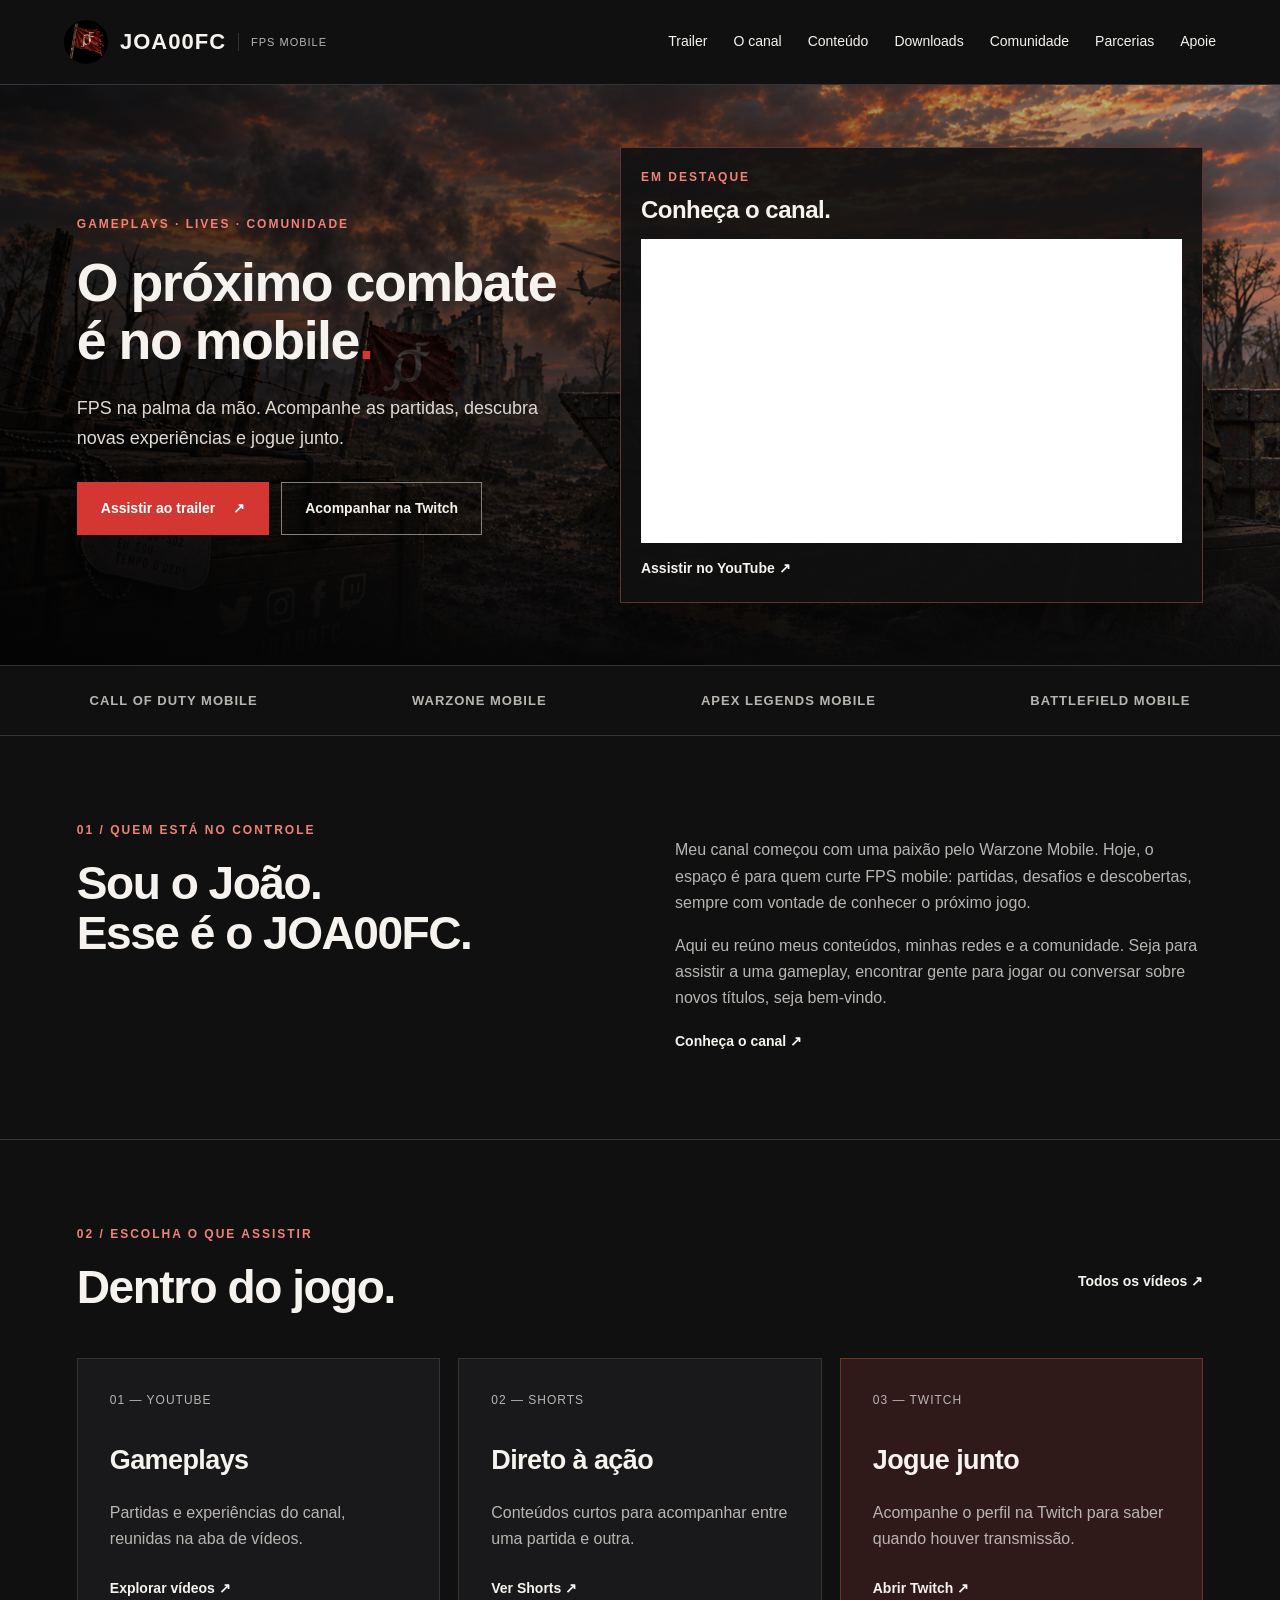
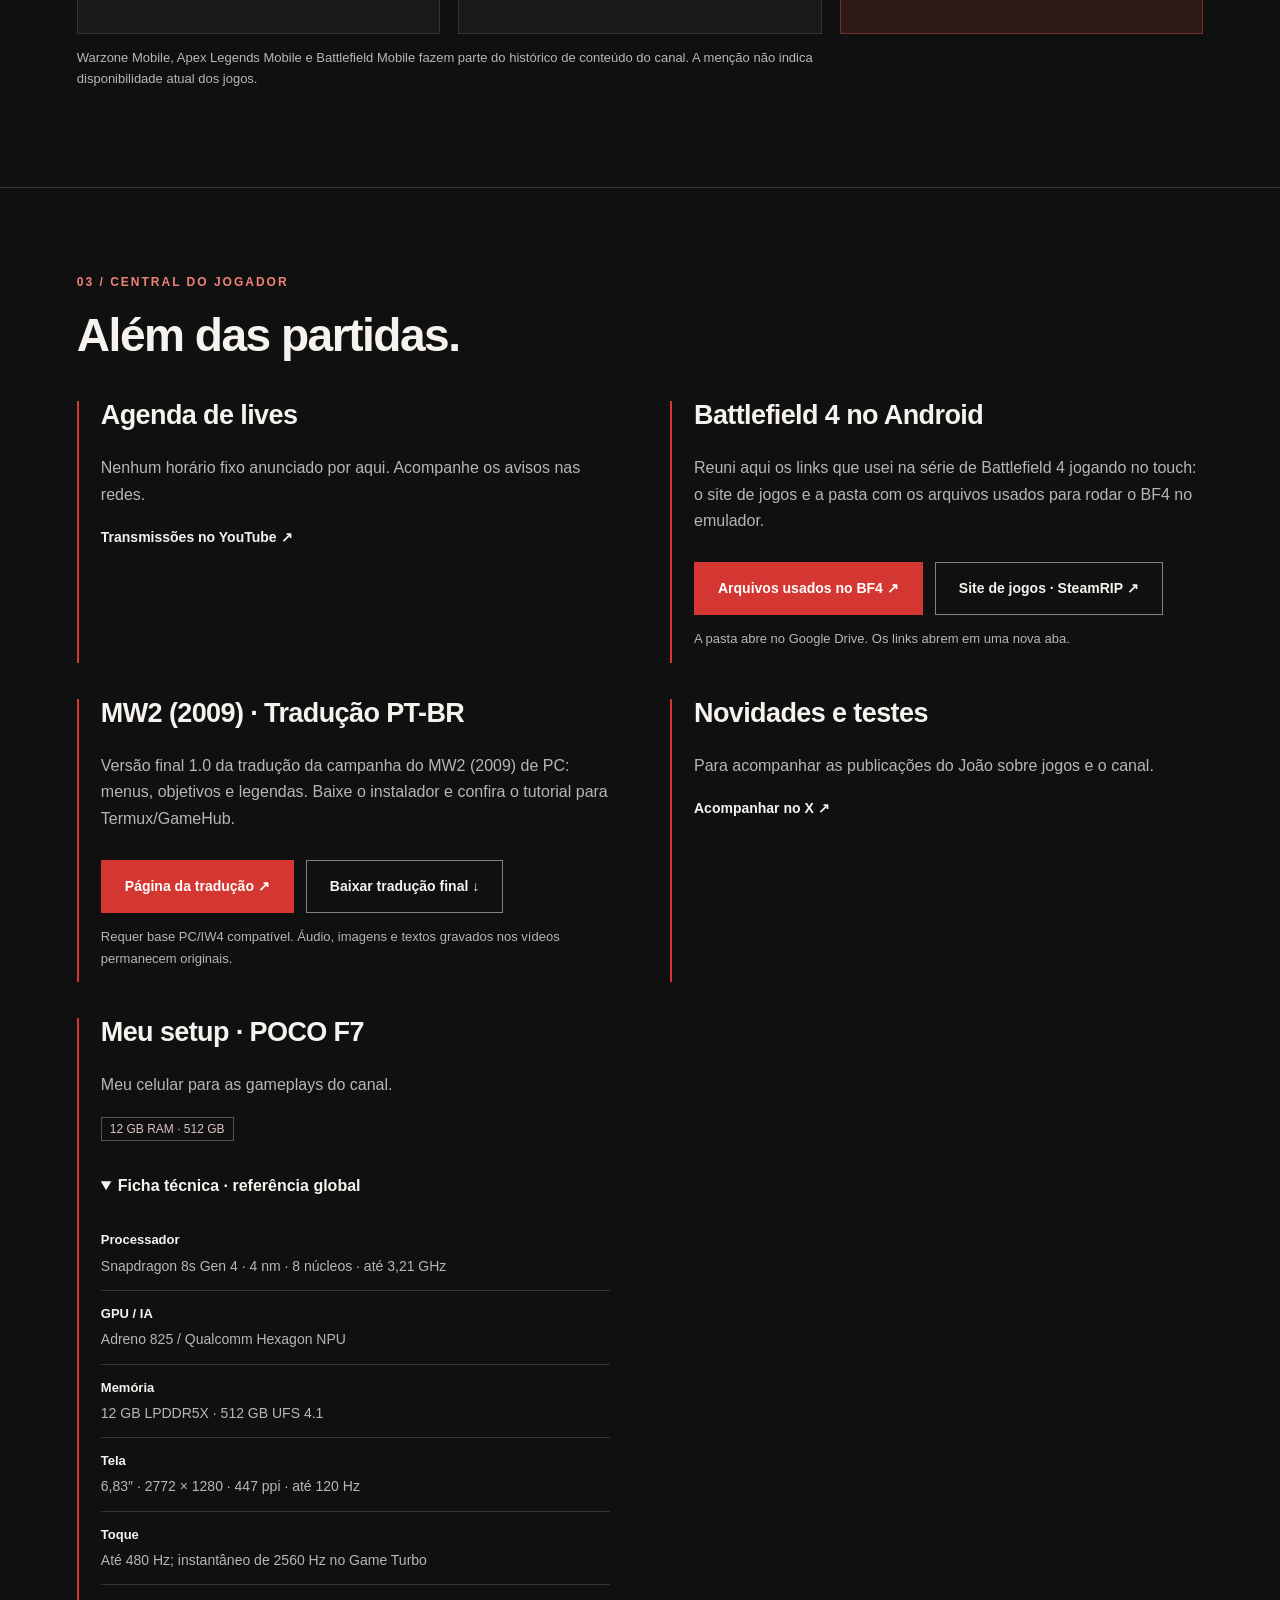
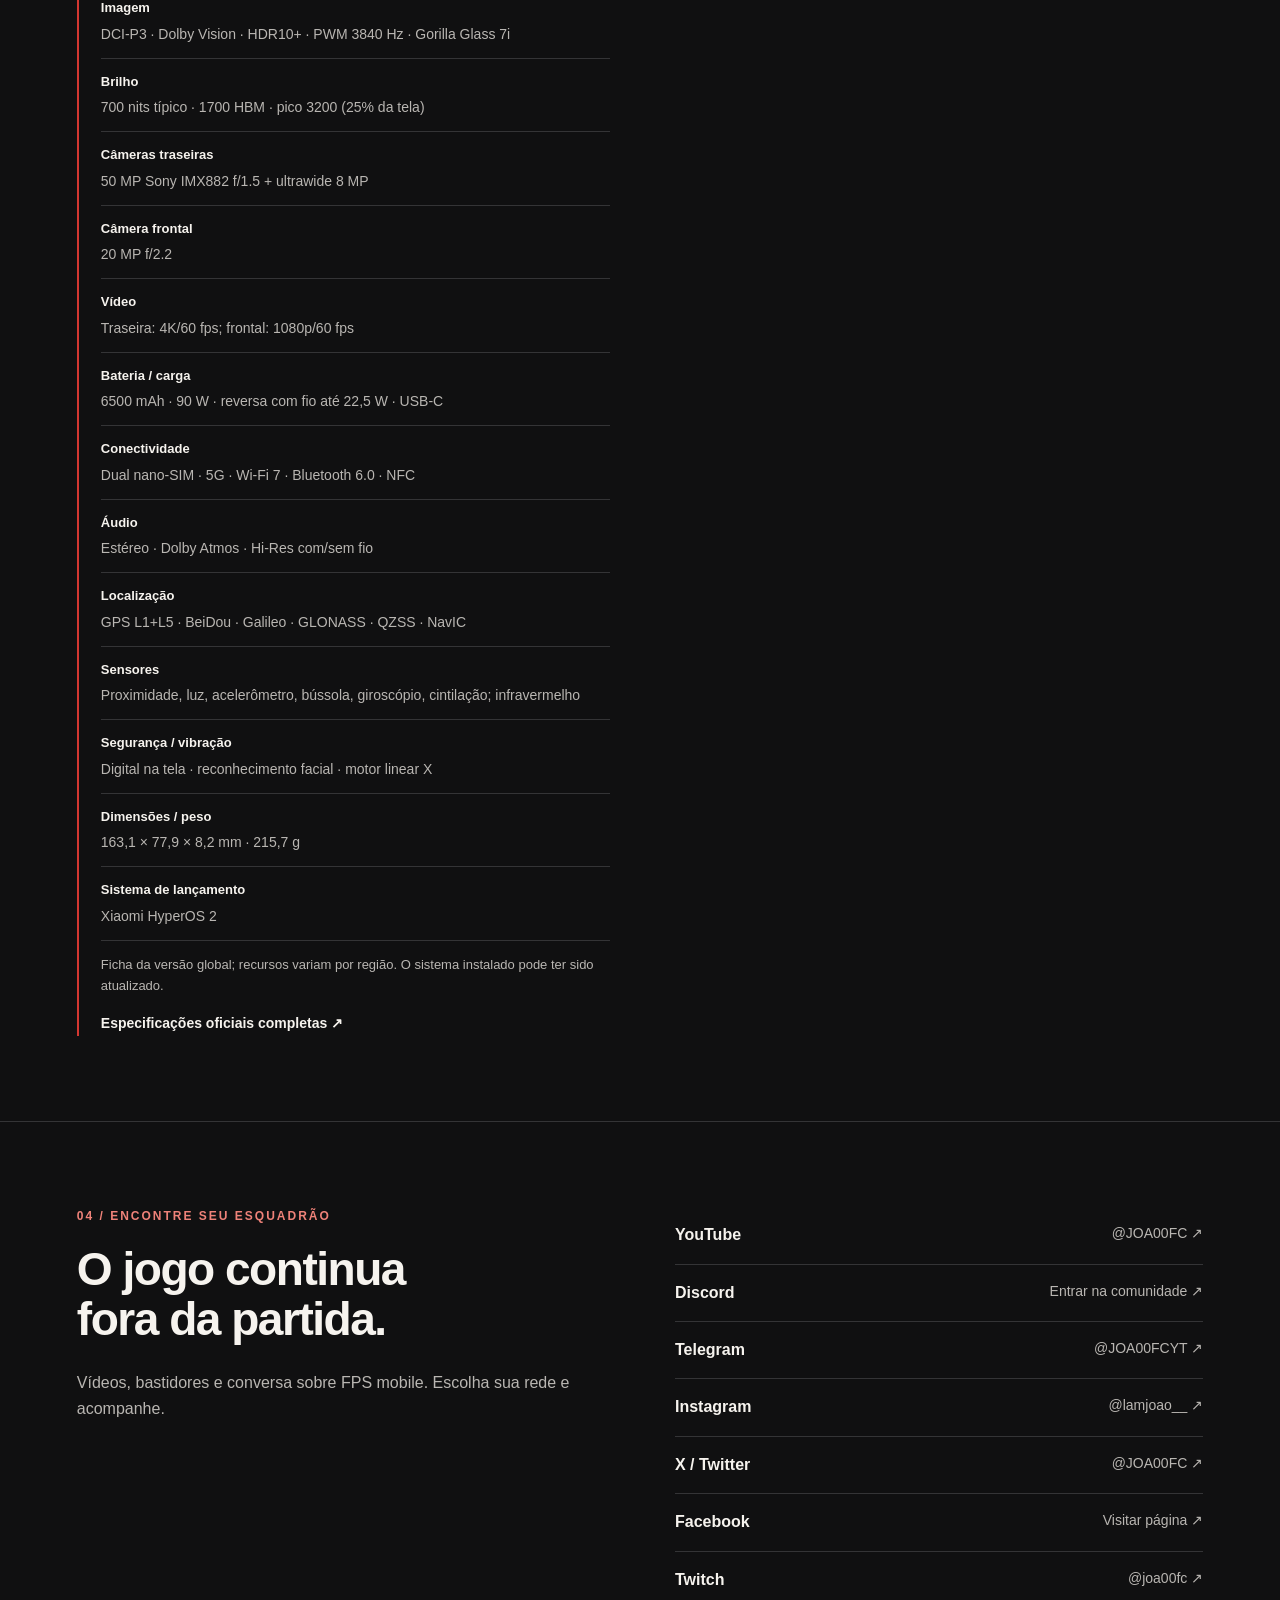
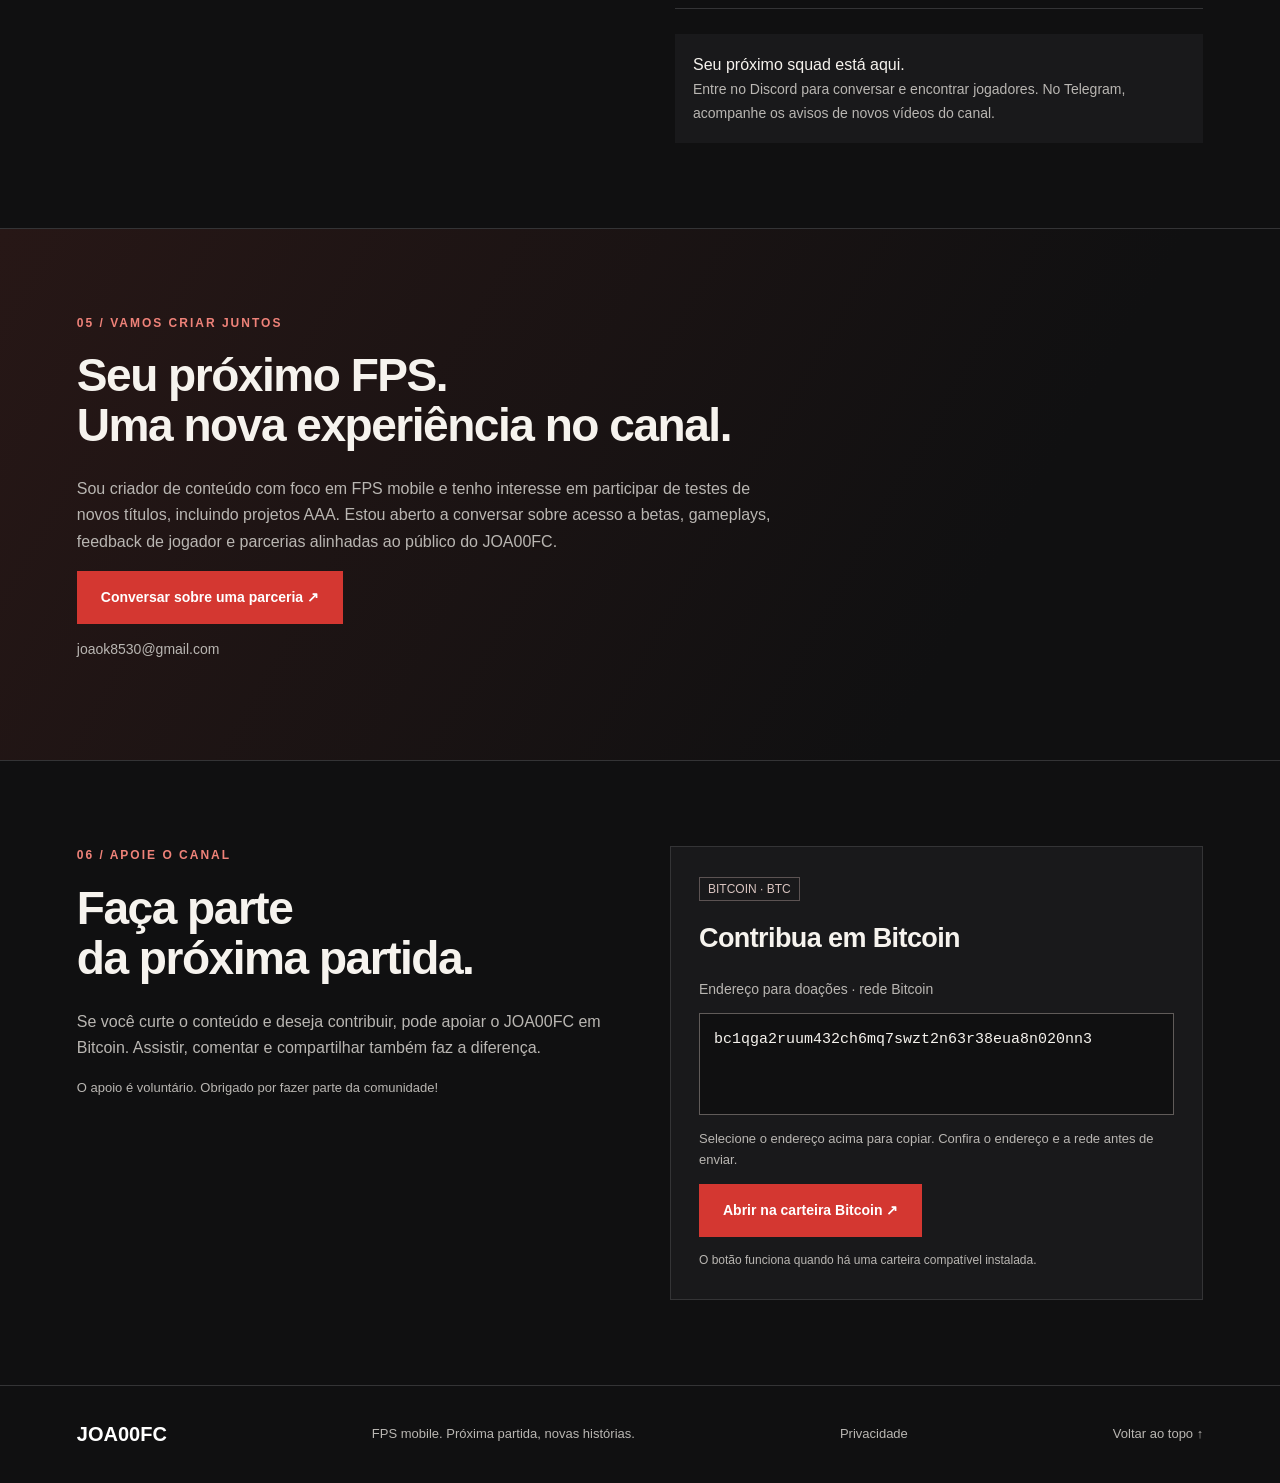
==== commit 90c02b5c: "Update MW2 page and homepage for final 1.0 with installation tutorial" ====
--- a/index.html
+++ b/index.html
@@ -7,7 +7,7 @@
 <div class="strip"><span>CALL OF DUTY MOBILE</span><span>WARZONE MOBILE</span><span>APEX LEGENDS MOBILE</span><span>BATTLEFIELD MOBILE</span></div>
 <section id="canal" class="about section"><div><p class="eyebrow">01 / QUEM ESTÁ NO CONTROLE</p><h2>Sou o João.<br>Esse é o JOA00FC.</h2></div><div><p>Meu canal começou com uma paixão pelo Warzone Mobile. Hoje, o espaço é para quem curte FPS mobile: partidas, desafios e descobertas, sempre com vontade de conhecer o próximo jogo.</p><p>Aqui eu reúno meus conteúdos, minhas redes e a comunidade. Seja para assistir a uma gameplay, encontrar gente para jogar ou conversar sobre novos títulos, seja bem-vindo.</p><a class="text-link" href="https://youtube.com/@JOA00FC">Conheça o canal ↗</a></div></section>
 <section class="section" id="conteudos"><div class="section-head"><div><p class="eyebrow">02 / ESCOLHA O QUE ASSISTIR</p><h2>Dentro do jogo.</h2></div><a class="text-link" href="https://youtube.com/@JOA00FC/videos">Todos os vídeos ↗</a></div><div class="cards"><a class="card" href="https://youtube.com/@JOA00FC/videos"><span class="index">01 — YOUTUBE</span><h3>Gameplays</h3><p>Partidas e experiências do canal, reunidas na aba de vídeos.</p><span class="text-link">Explorar vídeos ↗</span></a><a class="card" href="https://youtube.com/@JOA00FC/shorts"><span class="index">02 — SHORTS</span><h3>Direto à ação</h3><p>Conteúdos curtos para acompanhar entre uma partida e outra.</p><span class="text-link">Ver Shorts ↗</span></a><a class="card red" href="https://twitch.tv/joa00fc"><span class="index">03 — TWITCH</span><h3>Jogue junto</h3><p>Acompanhe o perfil na Twitch para saber quando houver transmissão.</p><span class="text-link">Abrir Twitch ↗</span></a></div><p class="note">Warzone Mobile, Apex Legends Mobile e Battlefield Mobile fazem parte do histórico de conteúdo do canal. A menção não indica disponibilidade atual dos jogos.</p></section>
-<section class="section" id="recursos"><p class="eyebrow">03 / CENTRAL DO JOGADOR</p><h2>Além das partidas.</h2><div class="resource-grid"><article><h3>Agenda de lives</h3><p>Nenhum horário fixo anunciado por aqui. Acompanhe os avisos nas redes.</p><a class="text-link" href="https://youtube.com/@JOA00FC/streams">Transmissões no YouTube ↗</a></article><article id="downloads"><h3>Battlefield 4 no Android</h3><p>Reuni aqui os links que usei na série de Battlefield 4 jogando no touch: o site de jogos e a pasta com os arquivos usados para rodar o BF4 no emulador.</p><div class="actions"><a class="button primary" href="https://drive.google.com/drive/folders/1merVl8MEZefXgE4621_aNF5cVspbUO7D" target="_blank" rel="noopener noreferrer">Arquivos usados no BF4 ↗</a><a class="button" href="https://steamrip.com/" target="_blank" rel="noopener noreferrer">Site de jogos · SteamRIP ↗</a></div><p class="note">A pasta abre no Google Drive. Os links abrem em uma nova aba.</p></article><article><h3>MW2 (2009) · Tradução PT-BR</h3><p>Projeto JOA00FC para menus, objetivos, legendas e cutscenes do MW2 de PC no GameHub. Baixe as fontes da tradução e veja o tutorial seguro de instalação.</p><div class="actions"><a class="button primary" href="/mw2-ptbr/">Página da tradução ↗</a><a class="button" href="/mw2-ptbr/download/MW2_PTBR_FONTES_V1.zip" download>Baixar fontes (beta) ↓</a></div><p class="note">Pacote-fonte independente; requer arquivos originais do jogo. Instalador Android automático ainda não homologado.</p></article><article><h3>Novidades e testes</h3><p>Para acompanhar as publicações do João sobre jogos e o canal.</p><a class="text-link" href="https://x.com/JOA00FC">Acompanhar no X ↗</a></article><article id="setup"><h3>Meu setup · POCO F7</h3><p>Meu celular para as gameplays do canal.</p><span class="badge">12 GB RAM · 512 GB</span><details class="phone-specs" open><summary>Ficha técnica · referência global</summary><dl><div><dt>Processador</dt><dd>Snapdragon 8s Gen 4 · 4 nm · 8 núcleos · até 3,21 GHz</dd></div><div><dt>GPU / IA</dt><dd>Adreno 825 / Qualcomm Hexagon NPU</dd></div><div><dt>Memória</dt><dd>12 GB LPDDR5X · 512 GB UFS 4.1</dd></div><div><dt>Tela</dt><dd>6,83″ · 2772 × 1280 · 447 ppi · até 120 Hz</dd></div><div><dt>Toque</dt><dd>Até 480 Hz; instantâneo de 2560 Hz no Game Turbo</dd></div><div><dt>Imagem</dt><dd>DCI-P3 · Dolby Vision · HDR10+ · PWM 3840 Hz · Gorilla Glass 7i</dd></div><div><dt>Brilho</dt><dd>700 nits típico · 1700 HBM · pico 3200 (25% da tela)</dd></div><div><dt>Câmeras traseiras</dt><dd>50 MP Sony IMX882 f/1.5 + ultrawide 8 MP</dd></div><div><dt>Câmera frontal</dt><dd>20 MP f/2.2</dd></div><div><dt>Vídeo</dt><dd>Traseira: 4K/60 fps; frontal: 1080p/60 fps</dd></div><div><dt>Bateria / carga</dt><dd>6500 mAh · 90 W · reversa com fio até 22,5 W · USB-C</dd></div><div><dt>Conectividade</dt><dd>Dual nano-SIM · 5G · Wi-Fi 7 · Bluetooth 6.0 · NFC</dd></div><div><dt>Áudio</dt><dd>Estéreo · Dolby Atmos · Hi-Res com/sem fio</dd></div><div><dt>Localização</dt><dd>GPS L1+L5 · BeiDou · Galileo · GLONASS · QZSS · NavIC</dd></div><div><dt>Sensores</dt><dd>Proximidade, luz, acelerômetro, bússola, giroscópio, cintilação; infravermelho</dd></div><div><dt>Segurança / vibração</dt><dd>Digital na tela · reconhecimento facial · motor linear X</dd></div><div><dt>Dimensões / peso</dt><dd>163,1 × 77,9 × 8,2 mm · 215,7 g</dd></div><div><dt>Sistema de lançamento</dt><dd>Xiaomi HyperOS 2</dd></div></dl></details><p class="note">Ficha da versão global; recursos variam por região. O sistema instalado pode ter sido atualizado.</p><a class="text-link" href="https://www.po.co/global/product/poco-f7/specs/" target="_blank" rel="noopener noreferrer">Especificações oficiais completas ↗</a></article></div></section>
+<section class="section" id="recursos"><p class="eyebrow">03 / CENTRAL DO JOGADOR</p><h2>Além das partidas.</h2><div class="resource-grid"><article><h3>Agenda de lives</h3><p>Nenhum horário fixo anunciado por aqui. Acompanhe os avisos nas redes.</p><a class="text-link" href="https://youtube.com/@JOA00FC/streams">Transmissões no YouTube ↗</a></article><article id="downloads"><h3>Battlefield 4 no Android</h3><p>Reuni aqui os links que usei na série de Battlefield 4 jogando no touch: o site de jogos e a pasta com os arquivos usados para rodar o BF4 no emulador.</p><div class="actions"><a class="button primary" href="https://drive.google.com/drive/folders/1merVl8MEZefXgE4621_aNF5cVspbUO7D" target="_blank" rel="noopener noreferrer">Arquivos usados no BF4 ↗</a><a class="button" href="https://steamrip.com/" target="_blank" rel="noopener noreferrer">Site de jogos · SteamRIP ↗</a></div><p class="note">A pasta abre no Google Drive. Os links abrem em uma nova aba.</p></article><article><h3>MW2 (2009) · Tradução PT-BR</h3><p>Versão final 1.0 da tradução da campanha do MW2 (2009) de PC: menus, objetivos e legendas. Baixe o instalador e confira o tutorial para Termux/GameHub.</p><div class="actions"><a class="button primary" href="/mw2-ptbr/">Página da tradução ↗</a><a class="button" href="/mw2-ptbr/download/MW2_PTBR_CAMPANHA_FINAL_1.0.zip" download>Baixar tradução final ↓</a></div><p class="note">Requer base PC/IW4 compatível. Áudio, imagens e textos gravados nos vídeos permanecem originais.</p></article><article><h3>Novidades e testes</h3><p>Para acompanhar as publicações do João sobre jogos e o canal.</p><a class="text-link" href="https://x.com/JOA00FC">Acompanhar no X ↗</a></article><article id="setup"><h3>Meu setup · POCO F7</h3><p>Meu celular para as gameplays do canal.</p><span class="badge">12 GB RAM · 512 GB</span><details class="phone-specs" open><summary>Ficha técnica · referência global</summary><dl><div><dt>Processador</dt><dd>Snapdragon 8s Gen 4 · 4 nm · 8 núcleos · até 3,21 GHz</dd></div><div><dt>GPU / IA</dt><dd>Adreno 825 / Qualcomm Hexagon NPU</dd></div><div><dt>Memória</dt><dd>12 GB LPDDR5X · 512 GB UFS 4.1</dd></div><div><dt>Tela</dt><dd>6,83″ · 2772 × 1280 · 447 ppi · até 120 Hz</dd></div><div><dt>Toque</dt><dd>Até 480 Hz; instantâneo de 2560 Hz no Game Turbo</dd></div><div><dt>Imagem</dt><dd>DCI-P3 · Dolby Vision · HDR10+ · PWM 3840 Hz · Gorilla Glass 7i</dd></div><div><dt>Brilho</dt><dd>700 nits típico · 1700 HBM · pico 3200 (25% da tela)</dd></div><div><dt>Câmeras traseiras</dt><dd>50 MP Sony IMX882 f/1.5 + ultrawide 8 MP</dd></div><div><dt>Câmera frontal</dt><dd>20 MP f/2.2</dd></div><div><dt>Vídeo</dt><dd>Traseira: 4K/60 fps; frontal: 1080p/60 fps</dd></div><div><dt>Bateria / carga</dt><dd>6500 mAh · 90 W · reversa com fio até 22,5 W · USB-C</dd></div><div><dt>Conectividade</dt><dd>Dual nano-SIM · 5G · Wi-Fi 7 · Bluetooth 6.0 · NFC</dd></div><div><dt>Áudio</dt><dd>Estéreo · Dolby Atmos · Hi-Res com/sem fio</dd></div><div><dt>Localização</dt><dd>GPS L1+L5 · BeiDou · Galileo · GLONASS · QZSS · NavIC</dd></div><div><dt>Sensores</dt><dd>Proximidade, luz, acelerômetro, bússola, giroscópio, cintilação; infravermelho</dd></div><div><dt>Segurança / vibração</dt><dd>Digital na tela · reconhecimento facial · motor linear X</dd></div><div><dt>Dimensões / peso</dt><dd>163,1 × 77,9 × 8,2 mm · 215,7 g</dd></div><div><dt>Sistema de lançamento</dt><dd>Xiaomi HyperOS 2</dd></div></dl></details><p class="note">Ficha da versão global; recursos variam por região. O sistema instalado pode ter sido atualizado.</p><a class="text-link" href="https://www.po.co/global/product/poco-f7/specs/" target="_blank" rel="noopener noreferrer">Especificações oficiais completas ↗</a></article></div></section>
 <section class="section community" id="comunidade"><div><p class="eyebrow">04 / ENCONTRE SEU ESQUADRÃO</p><h2>O jogo continua<br>fora da partida.</h2><p>Vídeos, bastidores e conversa sobre FPS mobile. Escolha sua rede e acompanhe.</p></div><div><div class="socials"><a href="https://youtube.com/@JOA00FC">YouTube <span>@JOA00FC ↗</span></a><a href="https://discord.gg/8ajMe3NUZA">Discord <span>Entrar na comunidade ↗</span></a><a href="https://t.me/JOA00FCYT">Telegram <span>@JOA00FCYT ↗</span></a><a href="https://instagram.com/lamjoao__">Instagram <span>@lamjoao__ ↗</span></a><a href="https://x.com/JOA00FC">X / Twitter <span>@JOA00FC ↗</span></a><a href="https://www.facebook.com/share/1DWLYaxvqC/">Facebook <span>Visitar página ↗</span></a><a href="https://twitch.tv/joa00fc">Twitch <span>@joa00fc ↗</span></a></div><div class="coming"><span>Seu próximo squad está aqui.</span><small>Entre no Discord para conversar e encontrar jogadores. No Telegram, acompanhe os avisos de novos vídeos do canal.</small></div></div></section>
 <section id="parcerias" class="section partnership"><p class="eyebrow">05 / VAMOS CRIAR JUNTOS</p><h2>Seu próximo FPS.<br>Uma nova experiência no canal.</h2><p>Sou criador de conteúdo com foco em FPS mobile e tenho interesse em participar de testes de novos títulos, incluindo projetos AAA. Estou aberto a conversar sobre acesso a betas, gameplays, feedback de jogador e parcerias alinhadas ao público do JOA00FC.</p><a class="button primary" href="mailto:joaok8530@gmail.com?subject=Parceria%20com%20JOA00FC">Conversar sobre uma parceria ↗</a><p class="email">joaok8530@gmail.com</p></section>
 <section id="apoie" class="section support"><div><p class="eyebrow">06 / APOIE O CANAL</p><h2>Faça parte<br>da próxima partida.</h2><p>Se você curte o conteúdo e deseja contribuir, pode apoiar o JOA00FC em Bitcoin. Assistir, comentar e compartilhar também faz a diferença.</p><p class="note">O apoio é voluntário. Obrigado por fazer parte da comunidade!</p></div><div class="donation"><span class="badge">BITCOIN · BTC</span><h3>Contribua em Bitcoin</h3><label for="bitcoin-address">Endereço para doações · rede Bitcoin</label><textarea id="bitcoin-address" class="bitcoin-address" readonly rows="3" spellcheck="false" aria-describedby="bitcoin-help">bc1qga2ruum432ch6mq7swzt2n63r38eua8n020nn3</textarea><p id="bitcoin-help" class="note">Selecione o endereço acima para copiar. Confira o endereço e a rede antes de enviar.</p><a class="button primary" href="bitcoin:bc1qga2ruum432ch6mq7swzt2n63r38eua8n020nn3">Abrir na carteira Bitcoin ↗</a><small>O botão funciona quando há uma carteira compatível instalada.</small></div></section></main><footer><strong>JOA00FC</strong><span>FPS mobile. Próxima partida, novas histórias.</span><a href="privacidade.html">Privacidade</a><a href="#inicio">Voltar ao topo ↑</a></footer></body></html>
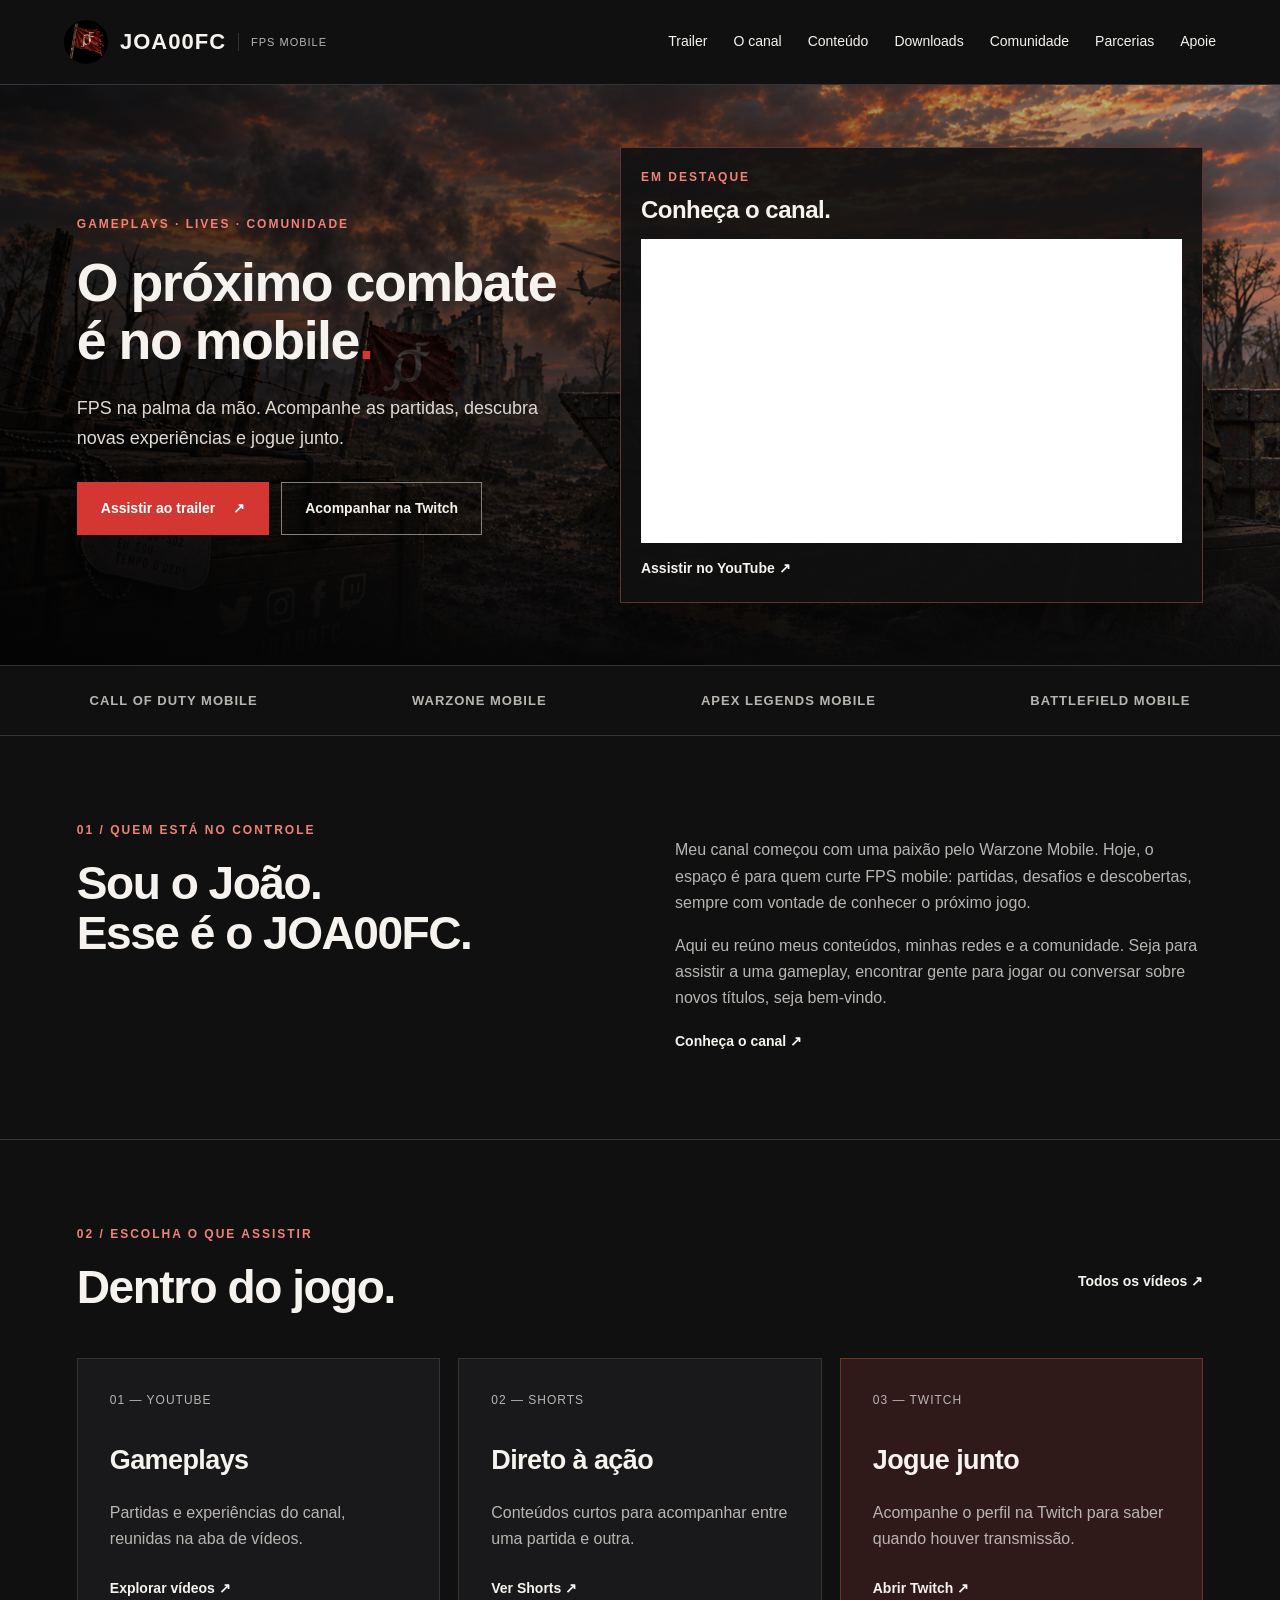
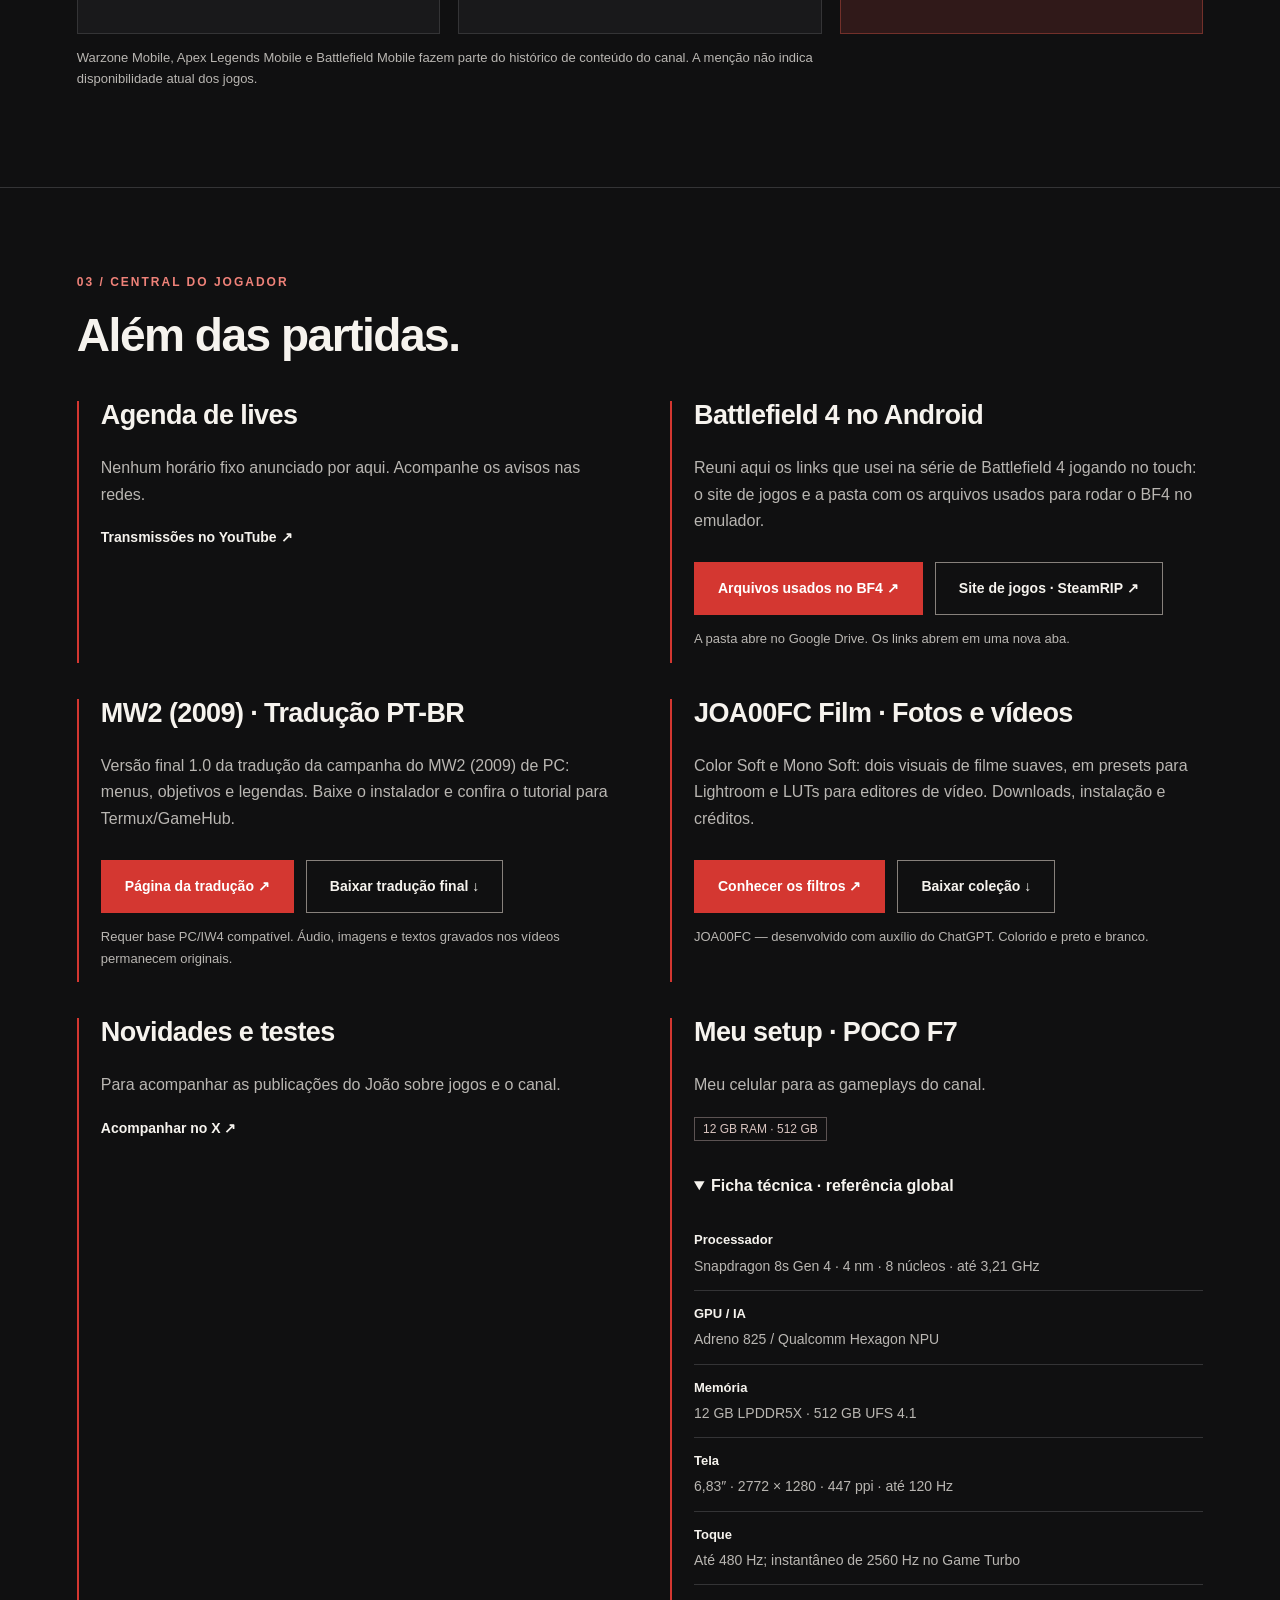
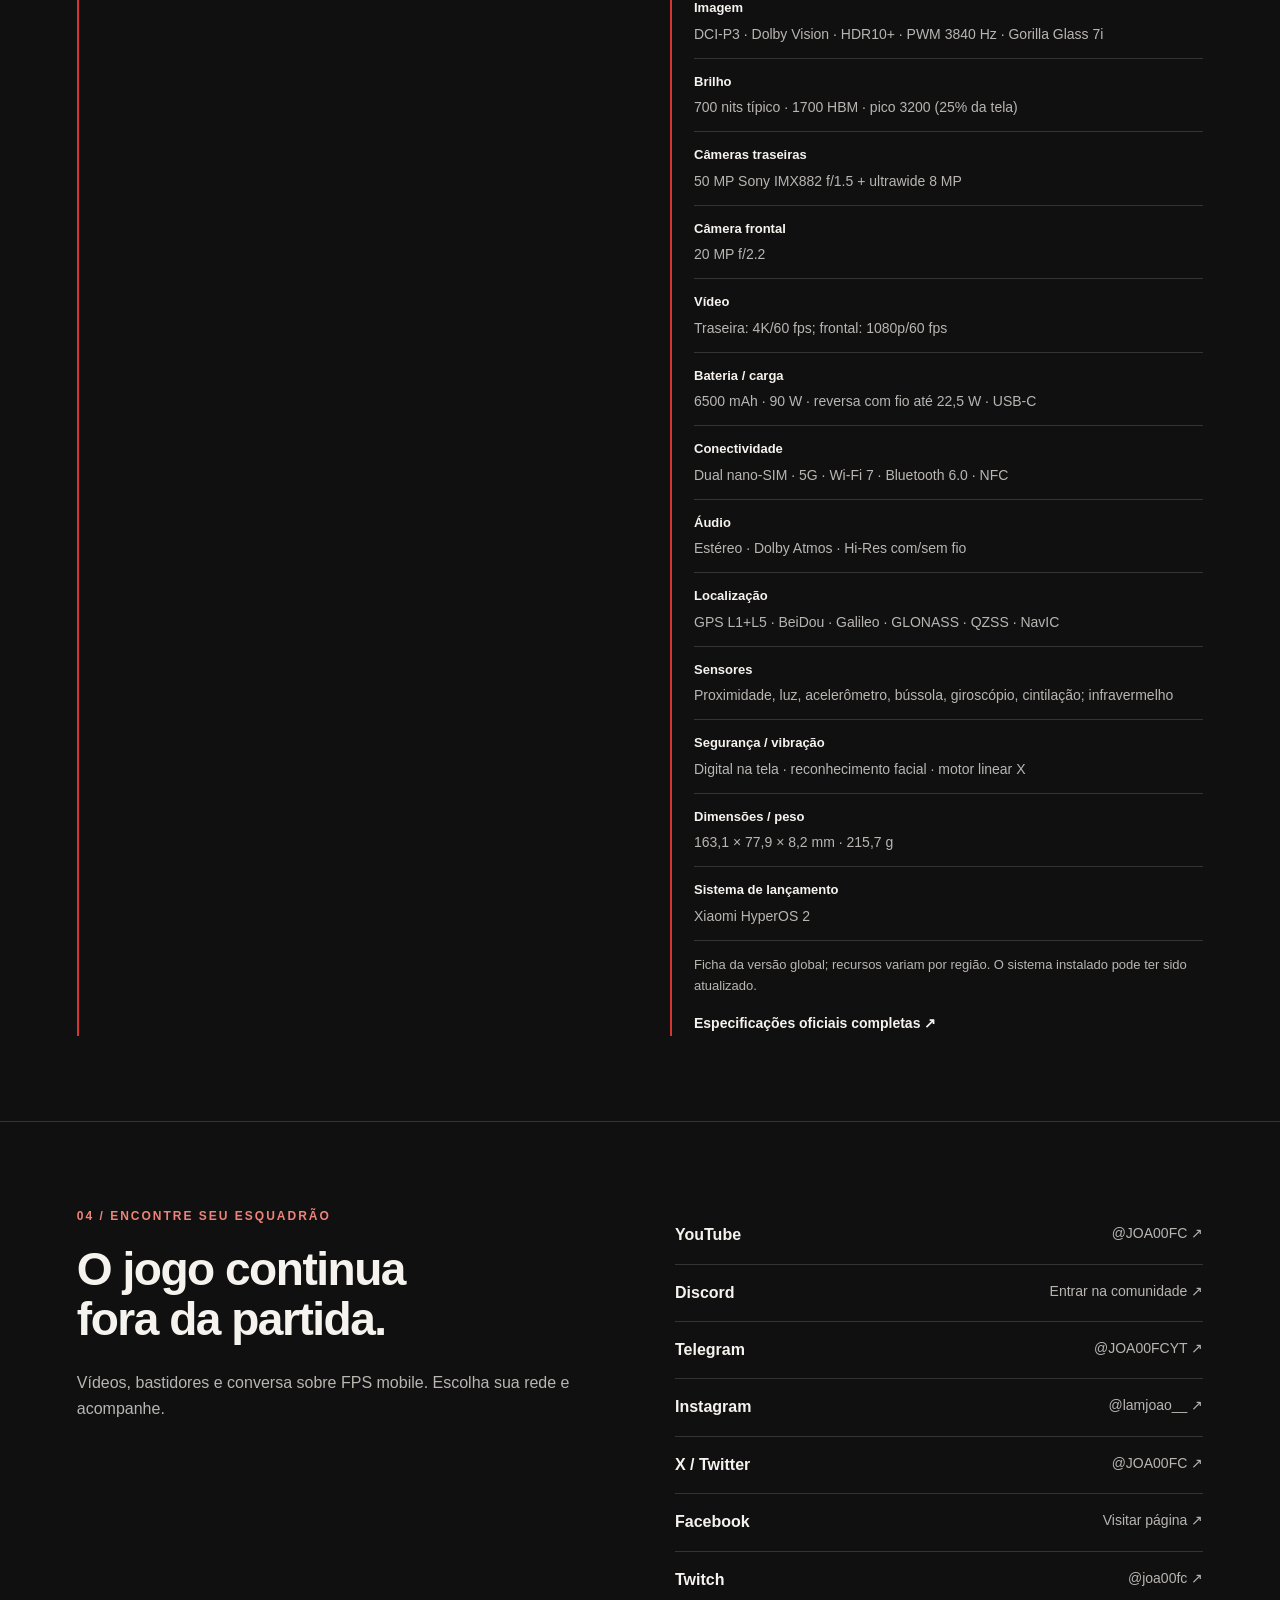
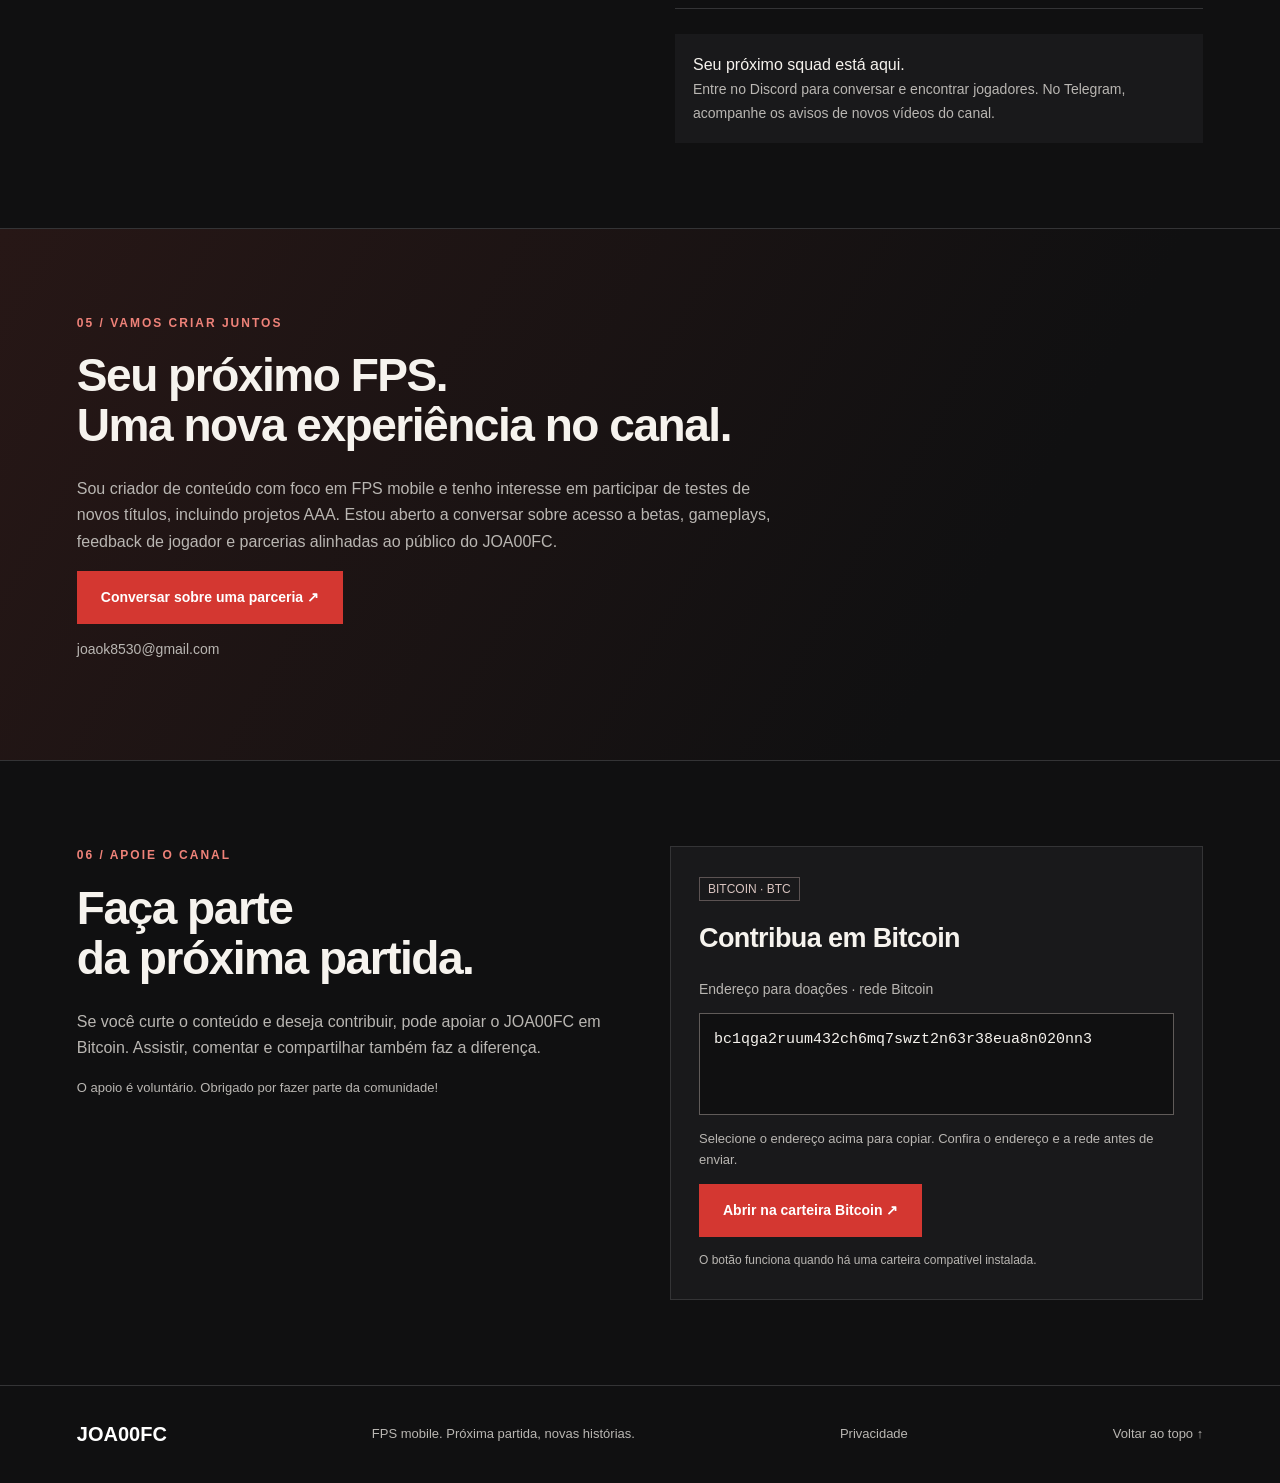
==== commit 4cb1809f: "Publica JOA00FC Film: presets suaves colorido e P&B, LUTs e tutorial" ====
--- a/index.html
+++ b/index.html
@@ -7,7 +7,8 @@
 <div class="strip"><span>CALL OF DUTY MOBILE</span><span>WARZONE MOBILE</span><span>APEX LEGENDS MOBILE</span><span>BATTLEFIELD MOBILE</span></div>
 <section id="canal" class="about section"><div><p class="eyebrow">01 / QUEM ESTÁ NO CONTROLE</p><h2>Sou o João.<br>Esse é o JOA00FC.</h2></div><div><p>Meu canal começou com uma paixão pelo Warzone Mobile. Hoje, o espaço é para quem curte FPS mobile: partidas, desafios e descobertas, sempre com vontade de conhecer o próximo jogo.</p><p>Aqui eu reúno meus conteúdos, minhas redes e a comunidade. Seja para assistir a uma gameplay, encontrar gente para jogar ou conversar sobre novos títulos, seja bem-vindo.</p><a class="text-link" href="https://youtube.com/@JOA00FC">Conheça o canal ↗</a></div></section>
 <section class="section" id="conteudos"><div class="section-head"><div><p class="eyebrow">02 / ESCOLHA O QUE ASSISTIR</p><h2>Dentro do jogo.</h2></div><a class="text-link" href="https://youtube.com/@JOA00FC/videos">Todos os vídeos ↗</a></div><div class="cards"><a class="card" href="https://youtube.com/@JOA00FC/videos"><span class="index">01 — YOUTUBE</span><h3>Gameplays</h3><p>Partidas e experiências do canal, reunidas na aba de vídeos.</p><span class="text-link">Explorar vídeos ↗</span></a><a class="card" href="https://youtube.com/@JOA00FC/shorts"><span class="index">02 — SHORTS</span><h3>Direto à ação</h3><p>Conteúdos curtos para acompanhar entre uma partida e outra.</p><span class="text-link">Ver Shorts ↗</span></a><a class="card red" href="https://twitch.tv/joa00fc"><span class="index">03 — TWITCH</span><h3>Jogue junto</h3><p>Acompanhe o perfil na Twitch para saber quando houver transmissão.</p><span class="text-link">Abrir Twitch ↗</span></a></div><p class="note">Warzone Mobile, Apex Legends Mobile e Battlefield Mobile fazem parte do histórico de conteúdo do canal. A menção não indica disponibilidade atual dos jogos.</p></section>
-<section class="section" id="recursos"><p class="eyebrow">03 / CENTRAL DO JOGADOR</p><h2>Além das partidas.</h2><div class="resource-grid"><article><h3>Agenda de lives</h3><p>Nenhum horário fixo anunciado por aqui. Acompanhe os avisos nas redes.</p><a class="text-link" href="https://youtube.com/@JOA00FC/streams">Transmissões no YouTube ↗</a></article><article id="downloads"><h3>Battlefield 4 no Android</h3><p>Reuni aqui os links que usei na série de Battlefield 4 jogando no touch: o site de jogos e a pasta com os arquivos usados para rodar o BF4 no emulador.</p><div class="actions"><a class="button primary" href="https://drive.google.com/drive/folders/1merVl8MEZefXgE4621_aNF5cVspbUO7D" target="_blank" rel="noopener noreferrer">Arquivos usados no BF4 ↗</a><a class="button" href="https://steamrip.com/" target="_blank" rel="noopener noreferrer">Site de jogos · SteamRIP ↗</a></div><p class="note">A pasta abre no Google Drive. Os links abrem em uma nova aba.</p></article><article><h3>MW2 (2009) · Tradução PT-BR</h3><p>Versão final 1.0 da tradução da campanha do MW2 (2009) de PC: menus, objetivos e legendas. Baixe o instalador e confira o tutorial para Termux/GameHub.</p><div class="actions"><a class="button primary" href="/mw2-ptbr/">Página da tradução ↗</a><a class="button" href="/mw2-ptbr/download/MW2_PTBR_CAMPANHA_FINAL_1.0.zip" download>Baixar tradução final ↓</a></div><p class="note">Requer base PC/IW4 compatível. Áudio, imagens e textos gravados nos vídeos permanecem originais.</p></article><article><h3>Novidades e testes</h3><p>Para acompanhar as publicações do João sobre jogos e o canal.</p><a class="text-link" href="https://x.com/JOA00FC">Acompanhar no X ↗</a></article><article id="setup"><h3>Meu setup · POCO F7</h3><p>Meu celular para as gameplays do canal.</p><span class="badge">12 GB RAM · 512 GB</span><details class="phone-specs" open><summary>Ficha técnica · referência global</summary><dl><div><dt>Processador</dt><dd>Snapdragon 8s Gen 4 · 4 nm · 8 núcleos · até 3,21 GHz</dd></div><div><dt>GPU / IA</dt><dd>Adreno 825 / Qualcomm Hexagon NPU</dd></div><div><dt>Memória</dt><dd>12 GB LPDDR5X · 512 GB UFS 4.1</dd></div><div><dt>Tela</dt><dd>6,83″ · 2772 × 1280 · 447 ppi · até 120 Hz</dd></div><div><dt>Toque</dt><dd>Até 480 Hz; instantâneo de 2560 Hz no Game Turbo</dd></div><div><dt>Imagem</dt><dd>DCI-P3 · Dolby Vision · HDR10+ · PWM 3840 Hz · Gorilla Glass 7i</dd></div><div><dt>Brilho</dt><dd>700 nits típico · 1700 HBM · pico 3200 (25% da tela)</dd></div><div><dt>Câmeras traseiras</dt><dd>50 MP Sony IMX882 f/1.5 + ultrawide 8 MP</dd></div><div><dt>Câmera frontal</dt><dd>20 MP f/2.2</dd></div><div><dt>Vídeo</dt><dd>Traseira: 4K/60 fps; frontal: 1080p/60 fps</dd></div><div><dt>Bateria / carga</dt><dd>6500 mAh · 90 W · reversa com fio até 22,5 W · USB-C</dd></div><div><dt>Conectividade</dt><dd>Dual nano-SIM · 5G · Wi-Fi 7 · Bluetooth 6.0 · NFC</dd></div><div><dt>Áudio</dt><dd>Estéreo · Dolby Atmos · Hi-Res com/sem fio</dd></div><div><dt>Localização</dt><dd>GPS L1+L5 · BeiDou · Galileo · GLONASS · QZSS · NavIC</dd></div><div><dt>Sensores</dt><dd>Proximidade, luz, acelerômetro, bússola, giroscópio, cintilação; infravermelho</dd></div><div><dt>Segurança / vibração</dt><dd>Digital na tela · reconhecimento facial · motor linear X</dd></div><div><dt>Dimensões / peso</dt><dd>163,1 × 77,9 × 8,2 mm · 215,7 g</dd></div><div><dt>Sistema de lançamento</dt><dd>Xiaomi HyperOS 2</dd></div></dl></details><p class="note">Ficha da versão global; recursos variam por região. O sistema instalado pode ter sido atualizado.</p><a class="text-link" href="https://www.po.co/global/product/poco-f7/specs/" target="_blank" rel="noopener noreferrer">Especificações oficiais completas ↗</a></article></div></section>
+<section class="section" id="recursos"><p class="eyebrow">03 / CENTRAL DO JOGADOR</p><h2>Além das partidas.</h2><div class="resource-grid"><article><h3>Agenda de lives</h3><p>Nenhum horário fixo anunciado por aqui. Acompanhe os avisos nas redes.</p><a class="text-link" href="https://youtube.com/@JOA00FC/streams">Transmissões no YouTube ↗</a></article><article id="downloads"><h3>Battlefield 4 no Android</h3><p>Reuni aqui os links que usei na série de Battlefield 4 jogando no touch: o site de jogos e a pasta com os arquivos usados para rodar o BF4 no emulador.</p><div class="actions"><a class="button primary" href="https://drive.google.com/drive/folders/1merVl8MEZefXgE4621_aNF5cVspbUO7D" target="_blank" rel="noopener noreferrer">Arquivos usados no BF4 ↗</a><a class="button" href="https://steamrip.com/" target="_blank" rel="noopener noreferrer">Site de jogos · SteamRIP ↗</a></div><p class="note">A pasta abre no Google Drive. Os links abrem em uma nova aba.</p></article><article><h3>MW2 (2009) · Tradução PT-BR</h3><p>Versão final 1.0 da tradução da campanha do MW2 (2009) de PC: menus, objetivos e legendas. Baixe o instalador e confira o tutorial para Termux/GameHub.</p><div class="actions"><a class="button primary" href="/mw2-ptbr/">Página da tradução ↗</a><a class="button" href="/mw2-ptbr/download/MW2_PTBR_CAMPANHA_FINAL_1.0.zip" download>Baixar tradução final ↓</a></div><p class="note">Requer base PC/IW4 compatível. Áudio, imagens e textos gravados nos vídeos permanecem originais.</p></article><article id="filtros"><h3>JOA00FC Film · Fotos e vídeos</h3><p>Color Soft e Mono Soft: dois visuais de filme suaves, em presets para Lightroom e LUTs para editores de vídeo. Downloads, instalação e créditos.</p><div class="actions"><a class="button primary" href="/filmes/">Conhecer os filtros ↗</a><a class="button" href="/filmes/download/JOA00FC_Film_1.0.zip" download>Baixar coleção ↓</a></div><p class="note">JOA00FC — desenvolvido com auxílio do ChatGPT. Colorido e preto e branco.</p></article><article><h3>Novidades e testes</h3><p>Para acompanhar as publicações do João sobre jogos e o canal.</p><a class="text-link" href="https://x.com/JOA00FC">Acompanhar no X ↗</a></article><article id="setup"><h3>Meu setup · POCO F7</h3><p>Meu celular para as gameplays do canal.</p><span class="badge">12 GB RAM · 512 GB</span><details class="phone-specs" open><summary>Ficha técnica · referência global</summary><dl><div><dt>Processador</dt><dd>Snapdragon 8s Gen 4 · 4 nm · 8 núcleos · até 3,21 GHz</dd></div><div><dt>GPU / IA</dt><dd>Adreno 825 / Qualcomm Hexagon NPU</dd></div><div><dt>Memória</dt><dd>12 GB LPDDR5X · 512 GB UFS 4.1</dd></div><div><dt>Tela</dt><dd>6,83″ · 2772 × 1280 · 447 ppi · até 120 Hz</dd></div><div><dt>Toque</dt><dd>Até 480 Hz; instantâneo de 2560 Hz no Game Turbo</dd></div><div><dt>Imagem</dt><dd>DCI-P3 · Dolby Vision · HDR10+ · PWM 3840 Hz · Gorilla Glass 7i</dd></div><div><dt>Brilho</dt><dd>700 nits típico · 1700 HBM · pico 3200 (25% da tela)</dd></div><div><dt>Câmeras traseiras</dt><dd>50 MP Sony IMX882 f/1.5 + ultrawide 8 MP</dd></div><div><dt>Câmera frontal</dt><dd>20 MP f/2.2</dd></div><div><dt>Vídeo</dt><dd>Traseira: 4K/60 fps; frontal: 1080p/60 fps</dd></div><div><dt>Bateria / carga</dt><dd>6500 mAh · 90 W · reversa com fio até 22,5 W · USB-C</dd></div><div><dt>Conectividade</dt><dd>Dual nano-SIM · 5G · Wi-Fi 7 · Bluetooth 6.0 · NFC</dd></div><div><dt>Áudio</dt><dd>Estéreo · Dolby Atmos · Hi-Res com/sem fio</dd></div><div><dt>Localização</dt><dd>GPS L1+L5 · BeiDou · Galileo · GLONASS · QZSS · NavIC</dd></div><div><dt>Sensores</dt><dd>Proximidade, luz, acelerômetro, bússola, giroscópio, cintilação; infravermelho</dd></div><div><dt>Segurança / vibração</dt><dd>Digital na tela · reconhecimento facial · motor linear X</dd></div><div><dt>Dimensões / peso</dt><dd>163,1 × 77,9 × 8,2 mm · 215,7 g</dd></div><div><dt>Sistema de lançamento</dt><dd>Xiaomi HyperOS 2</dd></div></dl></details><p class="note">Ficha da versão global; recursos variam por região. O sistema instalado pode ter sido atualizado.</p><a class="text-link" href="https://www.po.co/global/product/poco-f7/specs/" target="_blank" rel="noopener noreferrer">Especificações oficiais completas ↗</a></article></div></section>
 <section class="section community" id="comunidade"><div><p class="eyebrow">04 / ENCONTRE SEU ESQUADRÃO</p><h2>O jogo continua<br>fora da partida.</h2><p>Vídeos, bastidores e conversa sobre FPS mobile. Escolha sua rede e acompanhe.</p></div><div><div class="socials"><a href="https://youtube.com/@JOA00FC">YouTube <span>@JOA00FC ↗</span></a><a href="https://discord.gg/8ajMe3NUZA">Discord <span>Entrar na comunidade ↗</span></a><a href="https://t.me/JOA00FCYT">Telegram <span>@JOA00FCYT ↗</span></a><a href="https://instagram.com/lamjoao__">Instagram <span>@lamjoao__ ↗</span></a><a href="https://x.com/JOA00FC">X / Twitter <span>@JOA00FC ↗</span></a><a href="https://www.facebook.com/share/1DWLYaxvqC/">Facebook <span>Visitar página ↗</span></a><a href="https://twitch.tv/joa00fc">Twitch <span>@joa00fc ↗</span></a></div><div class="coming"><span>Seu próximo squad está aqui.</span><small>Entre no Discord para conversar e encontrar jogadores. No Telegram, acompanhe os avisos de novos vídeos do canal.</small></div></div></section>
 <section id="parcerias" class="section partnership"><p class="eyebrow">05 / VAMOS CRIAR JUNTOS</p><h2>Seu próximo FPS.<br>Uma nova experiência no canal.</h2><p>Sou criador de conteúdo com foco em FPS mobile e tenho interesse em participar de testes de novos títulos, incluindo projetos AAA. Estou aberto a conversar sobre acesso a betas, gameplays, feedback de jogador e parcerias alinhadas ao público do JOA00FC.</p><a class="button primary" href="mailto:joaok8530@gmail.com?subject=Parceria%20com%20JOA00FC">Conversar sobre uma parceria ↗</a><p class="email">joaok8530@gmail.com</p></section>
 <section id="apoie" class="section support"><div><p class="eyebrow">06 / APOIE O CANAL</p><h2>Faça parte<br>da próxima partida.</h2><p>Se você curte o conteúdo e deseja contribuir, pode apoiar o JOA00FC em Bitcoin. Assistir, comentar e compartilhar também faz a diferença.</p><p class="note">O apoio é voluntário. Obrigado por fazer parte da comunidade!</p></div><div class="donation"><span class="badge">BITCOIN · BTC</span><h3>Contribua em Bitcoin</h3><label for="bitcoin-address">Endereço para doações · rede Bitcoin</label><textarea id="bitcoin-address" class="bitcoin-address" readonly rows="3" spellcheck="false" aria-describedby="bitcoin-help">bc1qga2ruum432ch6mq7swzt2n63r38eua8n020nn3</textarea><p id="bitcoin-help" class="note">Selecione o endereço acima para copiar. Confira o endereço e a rede antes de enviar.</p><a class="button primary" href="bitcoin:bc1qga2ruum432ch6mq7swzt2n63r38eua8n020nn3">Abrir na carteira Bitcoin ↗</a><small>O botão funciona quando há uma carteira compatível instalada.</small></div></section></main><footer><strong>JOA00FC</strong><span>FPS mobile. Próxima partida, novas histórias.</span><a href="privacidade.html">Privacidade</a><a href="#inicio">Voltar ao topo ↑</a></footer></body></html>
+
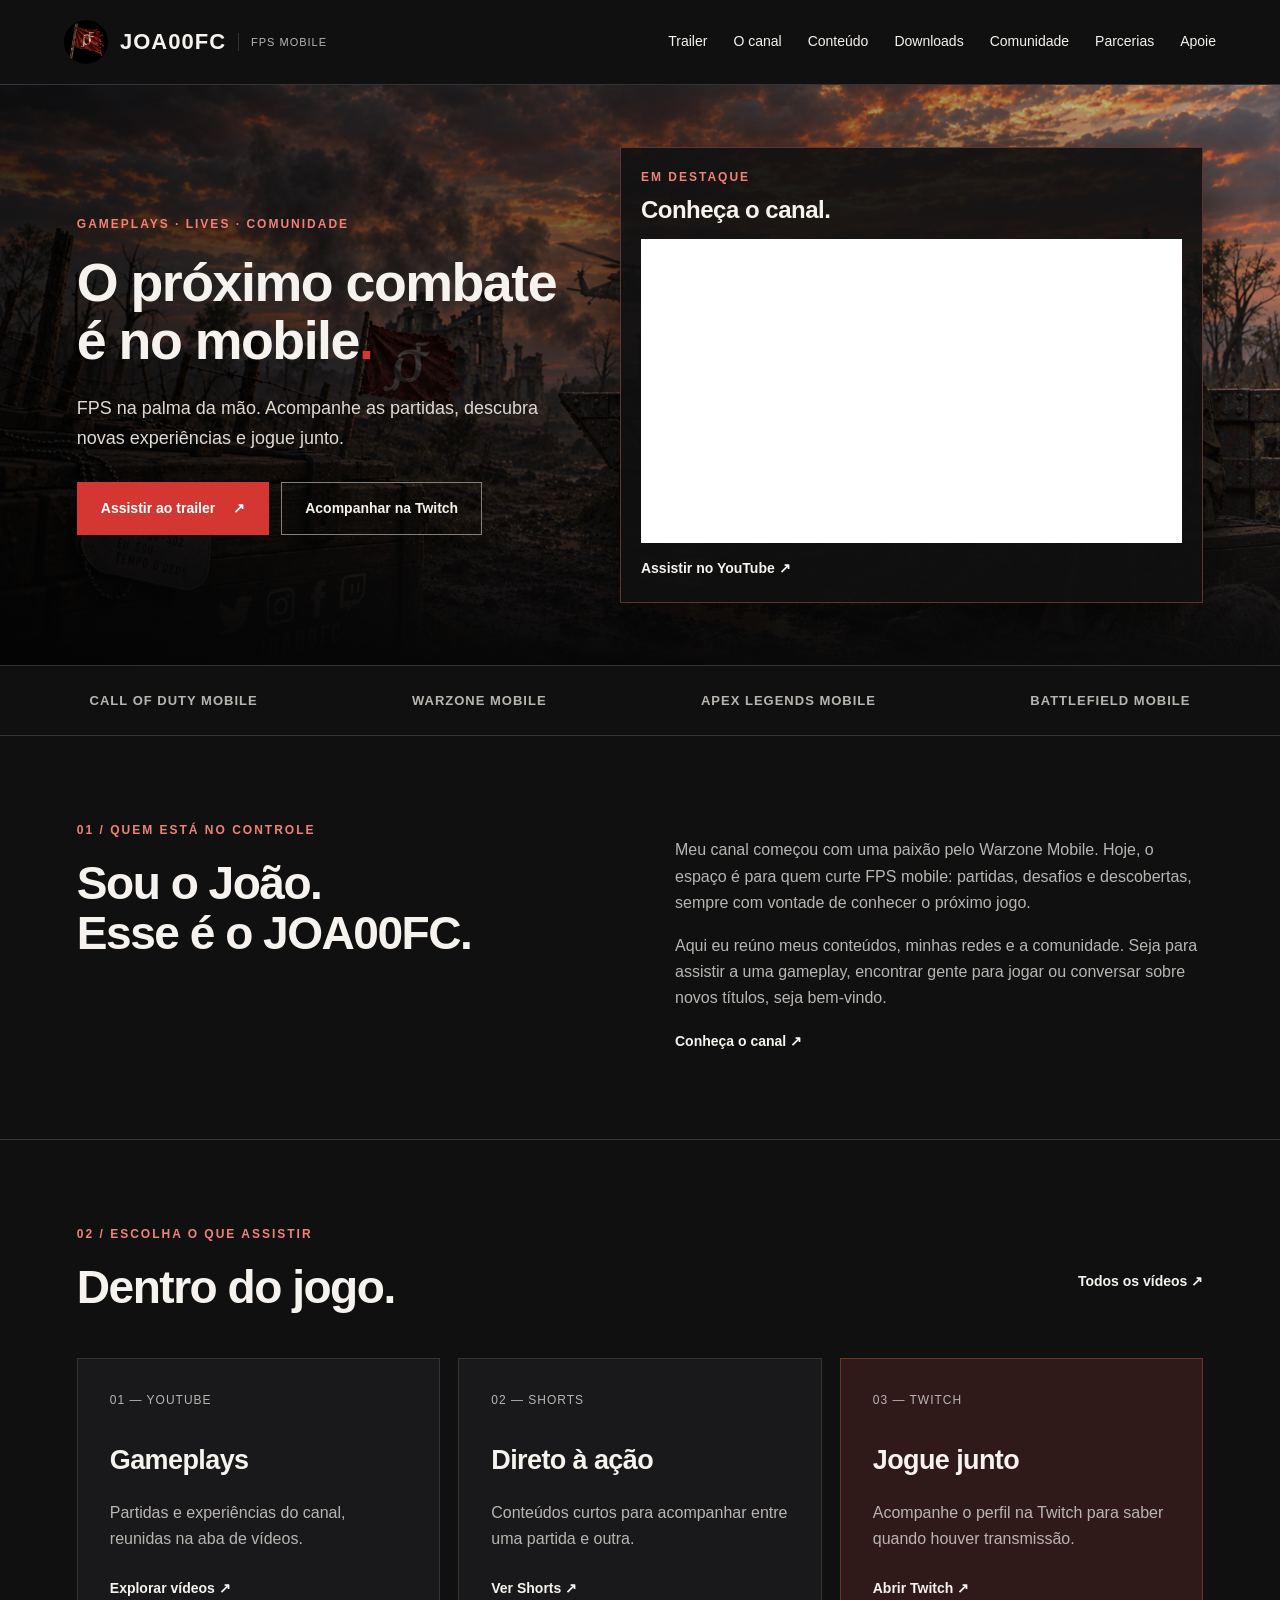
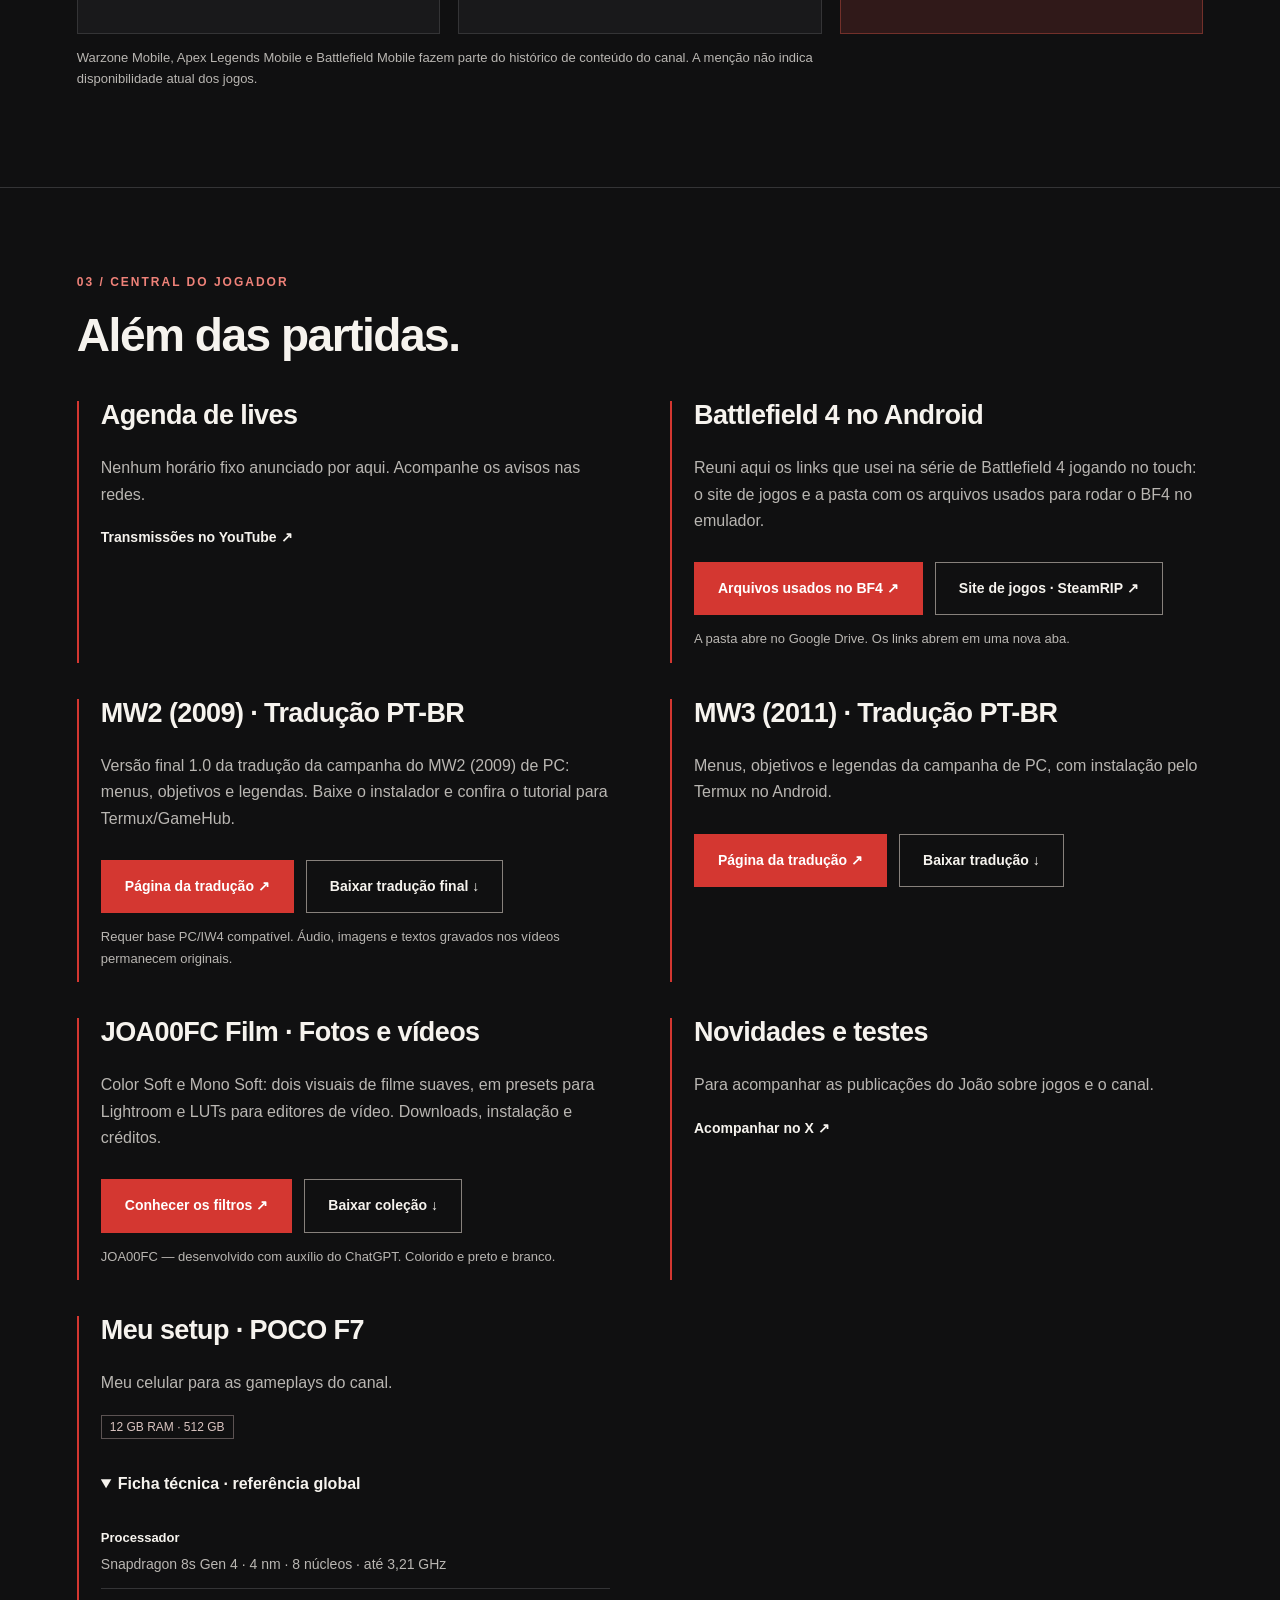
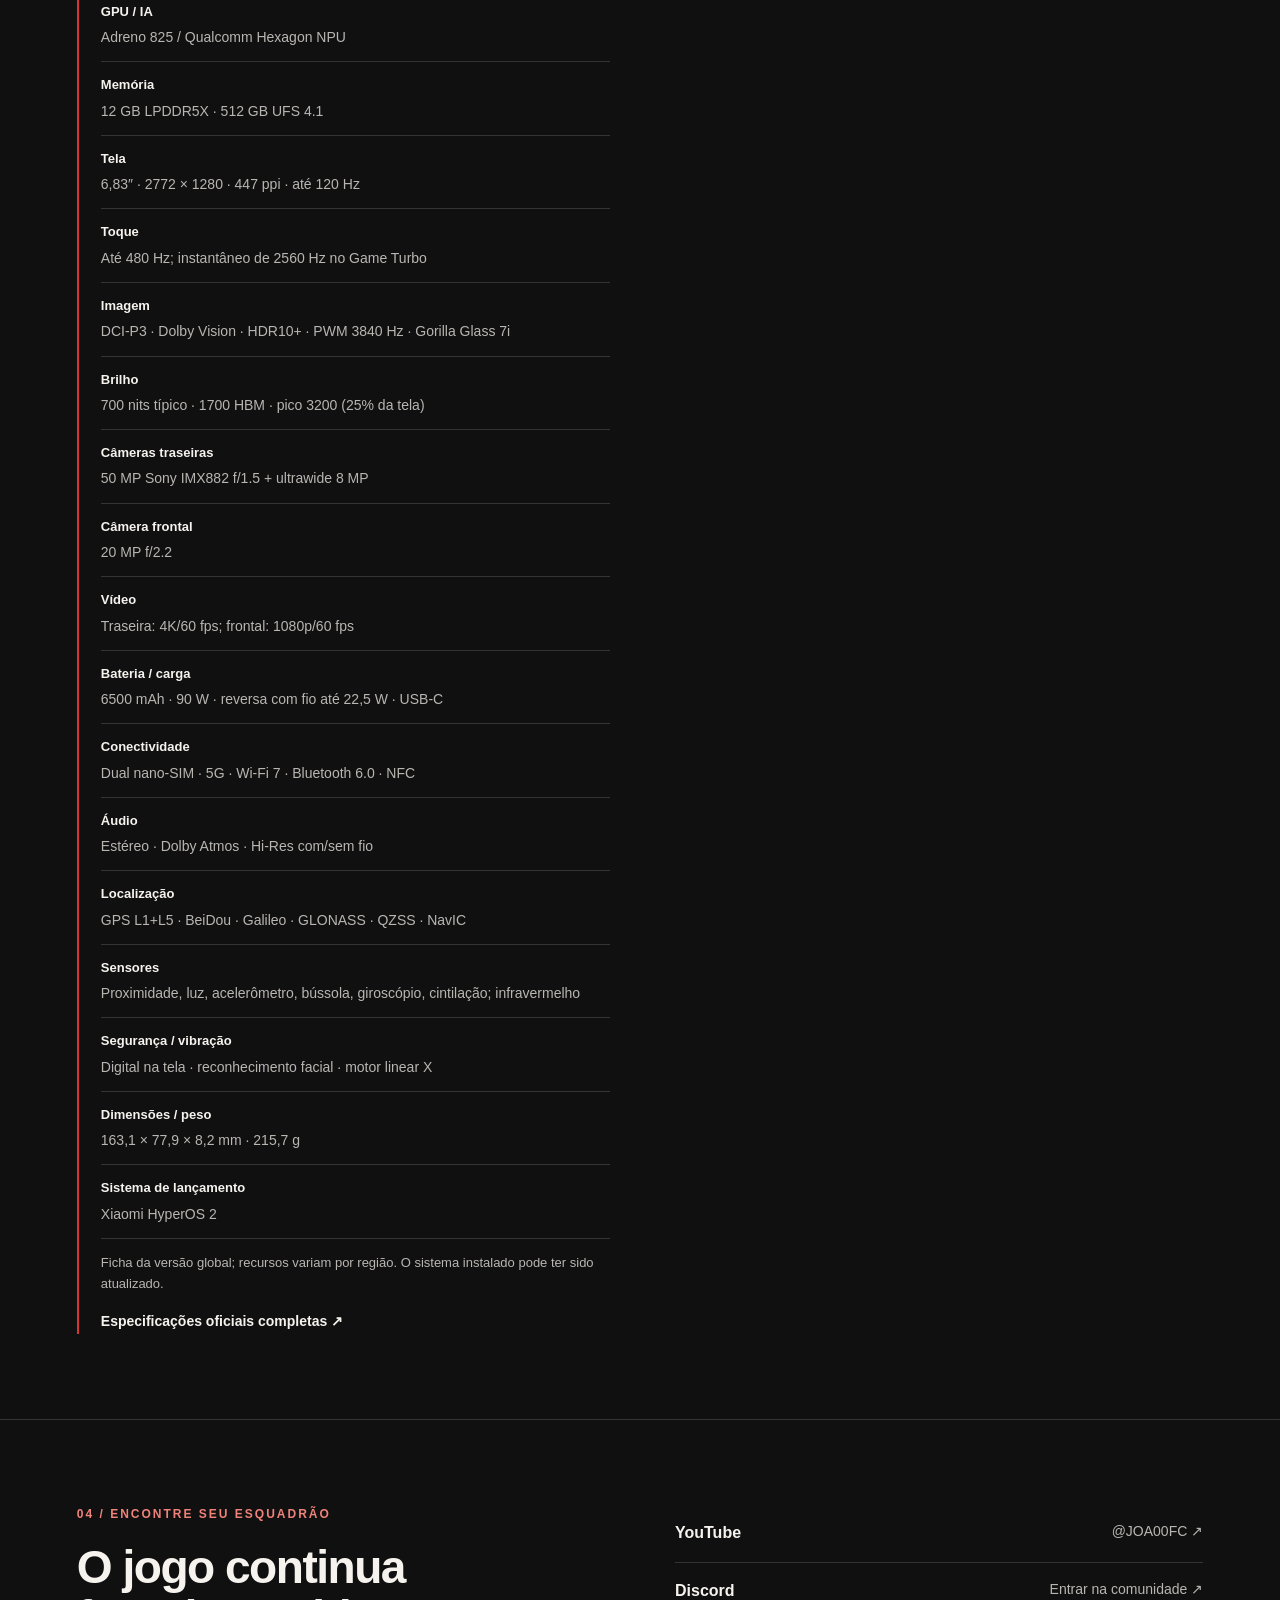
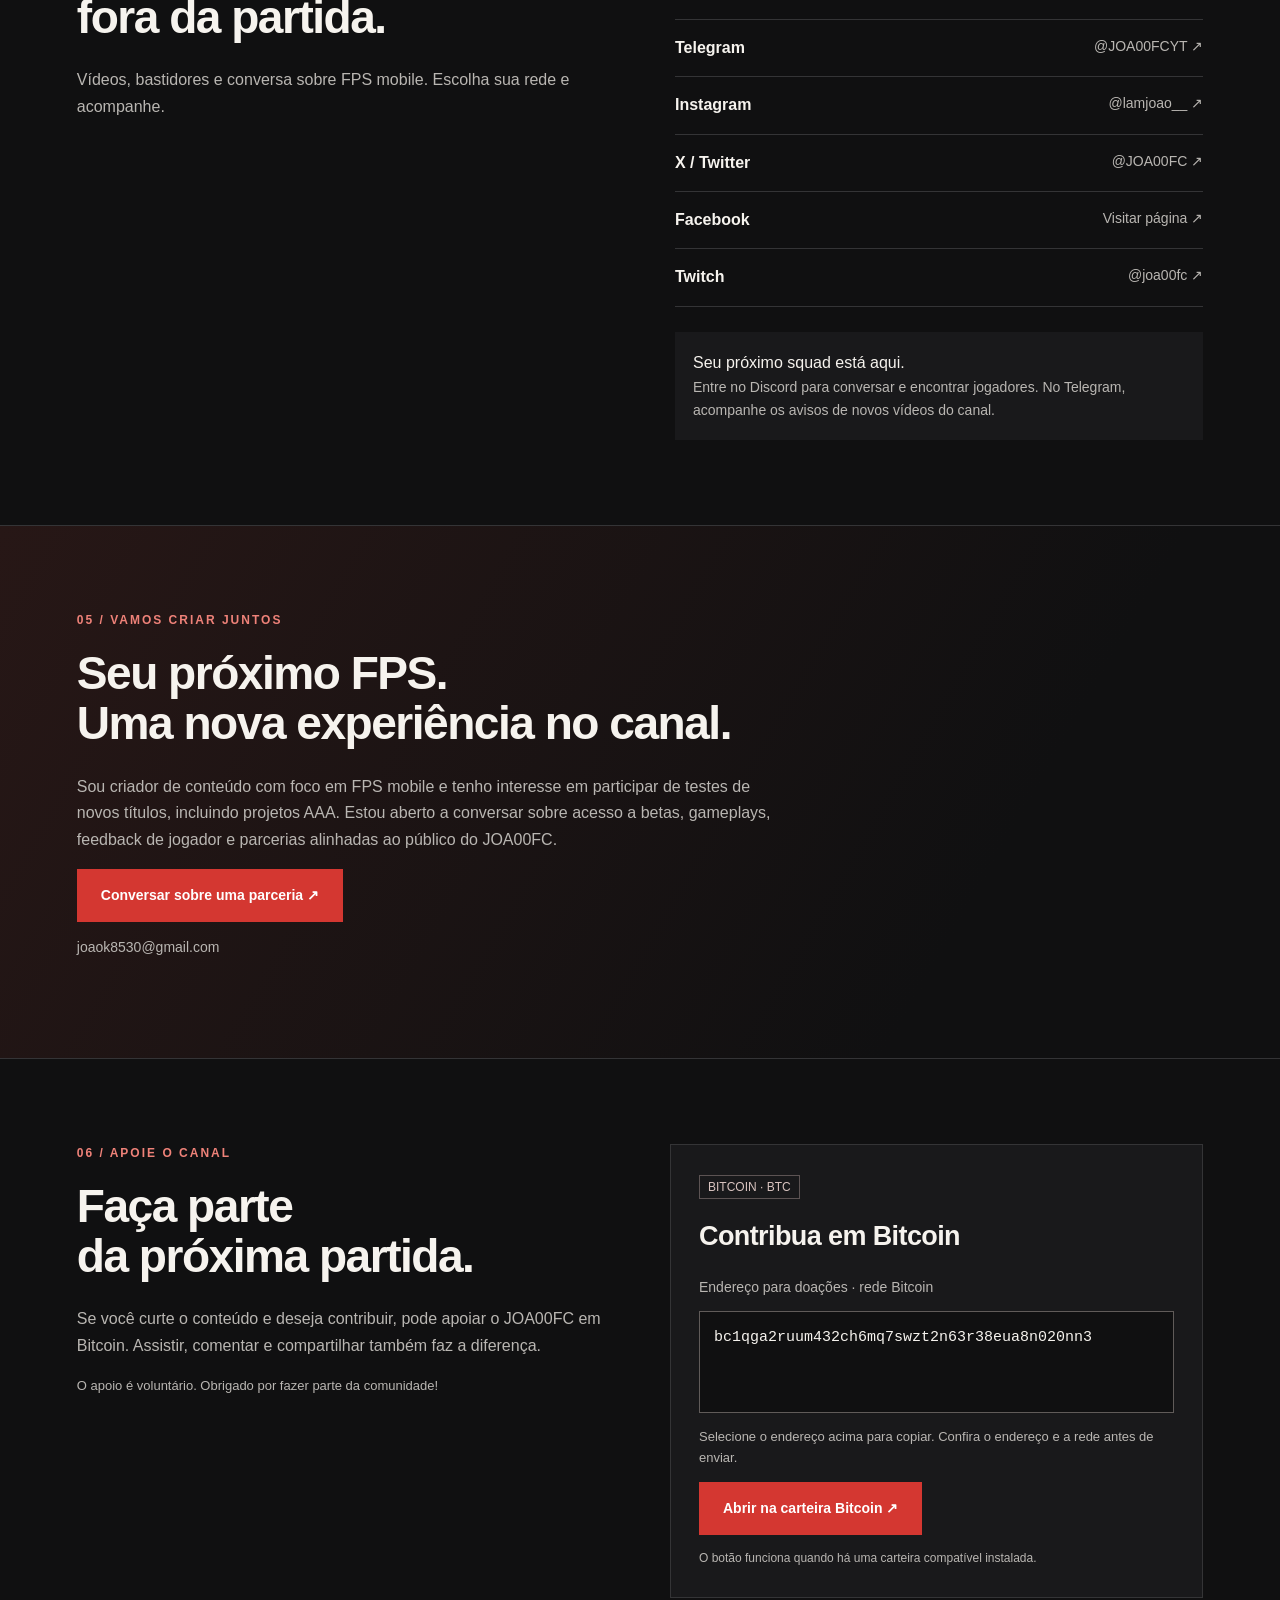
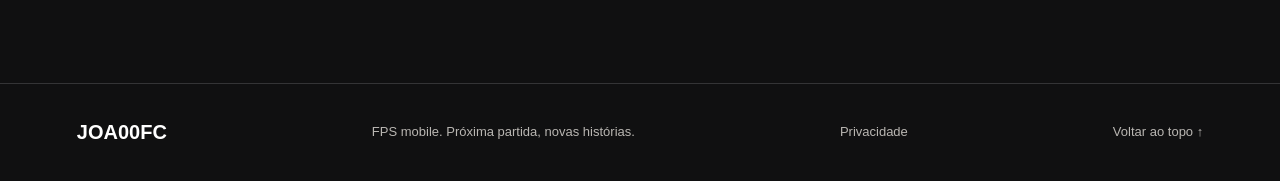
==== commit 008b660a: "Publicar tradução da campanha de MW3 e indicar a origem dos jogos" ====
--- a/index.html
+++ b/index.html
@@ -7,7 +7,7 @@
 <div class="strip"><span>CALL OF DUTY MOBILE</span><span>WARZONE MOBILE</span><span>APEX LEGENDS MOBILE</span><span>BATTLEFIELD MOBILE</span></div>
 <section id="canal" class="about section"><div><p class="eyebrow">01 / QUEM ESTÁ NO CONTROLE</p><h2>Sou o João.<br>Esse é o JOA00FC.</h2></div><div><p>Meu canal começou com uma paixão pelo Warzone Mobile. Hoje, o espaço é para quem curte FPS mobile: partidas, desafios e descobertas, sempre com vontade de conhecer o próximo jogo.</p><p>Aqui eu reúno meus conteúdos, minhas redes e a comunidade. Seja para assistir a uma gameplay, encontrar gente para jogar ou conversar sobre novos títulos, seja bem-vindo.</p><a class="text-link" href="https://youtube.com/@JOA00FC">Conheça o canal ↗</a></div></section>
 <section class="section" id="conteudos"><div class="section-head"><div><p class="eyebrow">02 / ESCOLHA O QUE ASSISTIR</p><h2>Dentro do jogo.</h2></div><a class="text-link" href="https://youtube.com/@JOA00FC/videos">Todos os vídeos ↗</a></div><div class="cards"><a class="card" href="https://youtube.com/@JOA00FC/videos"><span class="index">01 — YOUTUBE</span><h3>Gameplays</h3><p>Partidas e experiências do canal, reunidas na aba de vídeos.</p><span class="text-link">Explorar vídeos ↗</span></a><a class="card" href="https://youtube.com/@JOA00FC/shorts"><span class="index">02 — SHORTS</span><h3>Direto à ação</h3><p>Conteúdos curtos para acompanhar entre uma partida e outra.</p><span class="text-link">Ver Shorts ↗</span></a><a class="card red" href="https://twitch.tv/joa00fc"><span class="index">03 — TWITCH</span><h3>Jogue junto</h3><p>Acompanhe o perfil na Twitch para saber quando houver transmissão.</p><span class="text-link">Abrir Twitch ↗</span></a></div><p class="note">Warzone Mobile, Apex Legends Mobile e Battlefield Mobile fazem parte do histórico de conteúdo do canal. A menção não indica disponibilidade atual dos jogos.</p></section>
-<section class="section" id="recursos"><p class="eyebrow">03 / CENTRAL DO JOGADOR</p><h2>Além das partidas.</h2><div class="resource-grid"><article><h3>Agenda de lives</h3><p>Nenhum horário fixo anunciado por aqui. Acompanhe os avisos nas redes.</p><a class="text-link" href="https://youtube.com/@JOA00FC/streams">Transmissões no YouTube ↗</a></article><article id="downloads"><h3>Battlefield 4 no Android</h3><p>Reuni aqui os links que usei na série de Battlefield 4 jogando no touch: o site de jogos e a pasta com os arquivos usados para rodar o BF4 no emulador.</p><div class="actions"><a class="button primary" href="https://drive.google.com/drive/folders/1merVl8MEZefXgE4621_aNF5cVspbUO7D" target="_blank" rel="noopener noreferrer">Arquivos usados no BF4 ↗</a><a class="button" href="https://steamrip.com/" target="_blank" rel="noopener noreferrer">Site de jogos · SteamRIP ↗</a></div><p class="note">A pasta abre no Google Drive. Os links abrem em uma nova aba.</p></article><article><h3>MW2 (2009) · Tradução PT-BR</h3><p>Versão final 1.0 da tradução da campanha do MW2 (2009) de PC: menus, objetivos e legendas. Baixe o instalador e confira o tutorial para Termux/GameHub.</p><div class="actions"><a class="button primary" href="/mw2-ptbr/">Página da tradução ↗</a><a class="button" href="/mw2-ptbr/download/MW2_PTBR_CAMPANHA_FINAL_1.0.zip" download>Baixar tradução final ↓</a></div><p class="note">Requer base PC/IW4 compatível. Áudio, imagens e textos gravados nos vídeos permanecem originais.</p></article><article id="filtros"><h3>JOA00FC Film · Fotos e vídeos</h3><p>Color Soft e Mono Soft: dois visuais de filme suaves, em presets para Lightroom e LUTs para editores de vídeo. Downloads, instalação e créditos.</p><div class="actions"><a class="button primary" href="/filmes/">Conhecer os filtros ↗</a><a class="button" href="/filmes/download/JOA00FC_Film_1.0.zip" download>Baixar coleção ↓</a></div><p class="note">JOA00FC — desenvolvido com auxílio do ChatGPT. Colorido e preto e branco.</p></article><article><h3>Novidades e testes</h3><p>Para acompanhar as publicações do João sobre jogos e o canal.</p><a class="text-link" href="https://x.com/JOA00FC">Acompanhar no X ↗</a></article><article id="setup"><h3>Meu setup · POCO F7</h3><p>Meu celular para as gameplays do canal.</p><span class="badge">12 GB RAM · 512 GB</span><details class="phone-specs" open><summary>Ficha técnica · referência global</summary><dl><div><dt>Processador</dt><dd>Snapdragon 8s Gen 4 · 4 nm · 8 núcleos · até 3,21 GHz</dd></div><div><dt>GPU / IA</dt><dd>Adreno 825 / Qualcomm Hexagon NPU</dd></div><div><dt>Memória</dt><dd>12 GB LPDDR5X · 512 GB UFS 4.1</dd></div><div><dt>Tela</dt><dd>6,83″ · 2772 × 1280 · 447 ppi · até 120 Hz</dd></div><div><dt>Toque</dt><dd>Até 480 Hz; instantâneo de 2560 Hz no Game Turbo</dd></div><div><dt>Imagem</dt><dd>DCI-P3 · Dolby Vision · HDR10+ · PWM 3840 Hz · Gorilla Glass 7i</dd></div><div><dt>Brilho</dt><dd>700 nits típico · 1700 HBM · pico 3200 (25% da tela)</dd></div><div><dt>Câmeras traseiras</dt><dd>50 MP Sony IMX882 f/1.5 + ultrawide 8 MP</dd></div><div><dt>Câmera frontal</dt><dd>20 MP f/2.2</dd></div><div><dt>Vídeo</dt><dd>Traseira: 4K/60 fps; frontal: 1080p/60 fps</dd></div><div><dt>Bateria / carga</dt><dd>6500 mAh · 90 W · reversa com fio até 22,5 W · USB-C</dd></div><div><dt>Conectividade</dt><dd>Dual nano-SIM · 5G · Wi-Fi 7 · Bluetooth 6.0 · NFC</dd></div><div><dt>Áudio</dt><dd>Estéreo · Dolby Atmos · Hi-Res com/sem fio</dd></div><div><dt>Localização</dt><dd>GPS L1+L5 · BeiDou · Galileo · GLONASS · QZSS · NavIC</dd></div><div><dt>Sensores</dt><dd>Proximidade, luz, acelerômetro, bússola, giroscópio, cintilação; infravermelho</dd></div><div><dt>Segurança / vibração</dt><dd>Digital na tela · reconhecimento facial · motor linear X</dd></div><div><dt>Dimensões / peso</dt><dd>163,1 × 77,9 × 8,2 mm · 215,7 g</dd></div><div><dt>Sistema de lançamento</dt><dd>Xiaomi HyperOS 2</dd></div></dl></details><p class="note">Ficha da versão global; recursos variam por região. O sistema instalado pode ter sido atualizado.</p><a class="text-link" href="https://www.po.co/global/product/poco-f7/specs/" target="_blank" rel="noopener noreferrer">Especificações oficiais completas ↗</a></article></div></section>
+<section class="section" id="recursos"><p class="eyebrow">03 / CENTRAL DO JOGADOR</p><h2>Além das partidas.</h2><div class="resource-grid"><article><h3>Agenda de lives</h3><p>Nenhum horário fixo anunciado por aqui. Acompanhe os avisos nas redes.</p><a class="text-link" href="https://youtube.com/@JOA00FC/streams">Transmissões no YouTube ↗</a></article><article id="downloads"><h3>Battlefield 4 no Android</h3><p>Reuni aqui os links que usei na série de Battlefield 4 jogando no touch: o site de jogos e a pasta com os arquivos usados para rodar o BF4 no emulador.</p><div class="actions"><a class="button primary" href="https://drive.google.com/drive/folders/1merVl8MEZefXgE4621_aNF5cVspbUO7D" target="_blank" rel="noopener noreferrer">Arquivos usados no BF4 ↗</a><a class="button" href="https://steamrip.com/" target="_blank" rel="noopener noreferrer">Site de jogos · SteamRIP ↗</a></div><p class="note">A pasta abre no Google Drive. Os links abrem em uma nova aba.</p></article><article><h3>MW2 (2009) · Tradução PT-BR</h3><p>Versão final 1.0 da tradução da campanha do MW2 (2009) de PC: menus, objetivos e legendas. Baixe o instalador e confira o tutorial para Termux/GameHub.</p><div class="actions"><a class="button primary" href="/mw2-ptbr/">Página da tradução ↗</a><a class="button" href="/mw2-ptbr/download/MW2_PTBR_CAMPANHA_FINAL_1.0.zip" download>Baixar tradução final ↓</a></div><p class="note">Requer base PC/IW4 compatível. Áudio, imagens e textos gravados nos vídeos permanecem originais.</p></article><article><h3>MW3 (2011) · Tradução PT-BR</h3><p>Menus, objetivos e legendas da campanha de PC, com instalação pelo Termux no Android.</p><div class="actions"><a class="button primary" href="/mw3-ptbr/">Página da tradução ↗</a><a class="button" download href="/mw3-ptbr/download/MW3_PTBR_Termux.zip">Baixar tradução ↓</a></div></article><article id="filtros"><h3>JOA00FC Film · Fotos e vídeos</h3><p>Color Soft e Mono Soft: dois visuais de filme suaves, em presets para Lightroom e LUTs para editores de vídeo. Downloads, instalação e créditos.</p><div class="actions"><a class="button primary" href="/filmes/">Conhecer os filtros ↗</a><a class="button" href="/filmes/download/JOA00FC_Film_1.0.zip" download>Baixar coleção ↓</a></div><p class="note">JOA00FC — desenvolvido com auxílio do ChatGPT. Colorido e preto e branco.</p></article><article><h3>Novidades e testes</h3><p>Para acompanhar as publicações do João sobre jogos e o canal.</p><a class="text-link" href="https://x.com/JOA00FC">Acompanhar no X ↗</a></article><article id="setup"><h3>Meu setup · POCO F7</h3><p>Meu celular para as gameplays do canal.</p><span class="badge">12 GB RAM · 512 GB</span><details class="phone-specs" open><summary>Ficha técnica · referência global</summary><dl><div><dt>Processador</dt><dd>Snapdragon 8s Gen 4 · 4 nm · 8 núcleos · até 3,21 GHz</dd></div><div><dt>GPU / IA</dt><dd>Adreno 825 / Qualcomm Hexagon NPU</dd></div><div><dt>Memória</dt><dd>12 GB LPDDR5X · 512 GB UFS 4.1</dd></div><div><dt>Tela</dt><dd>6,83″ · 2772 × 1280 · 447 ppi · até 120 Hz</dd></div><div><dt>Toque</dt><dd>Até 480 Hz; instantâneo de 2560 Hz no Game Turbo</dd></div><div><dt>Imagem</dt><dd>DCI-P3 · Dolby Vision · HDR10+ · PWM 3840 Hz · Gorilla Glass 7i</dd></div><div><dt>Brilho</dt><dd>700 nits típico · 1700 HBM · pico 3200 (25% da tela)</dd></div><div><dt>Câmeras traseiras</dt><dd>50 MP Sony IMX882 f/1.5 + ultrawide 8 MP</dd></div><div><dt>Câmera frontal</dt><dd>20 MP f/2.2</dd></div><div><dt>Vídeo</dt><dd>Traseira: 4K/60 fps; frontal: 1080p/60 fps</dd></div><div><dt>Bateria / carga</dt><dd>6500 mAh · 90 W · reversa com fio até 22,5 W · USB-C</dd></div><div><dt>Conectividade</dt><dd>Dual nano-SIM · 5G · Wi-Fi 7 · Bluetooth 6.0 · NFC</dd></div><div><dt>Áudio</dt><dd>Estéreo · Dolby Atmos · Hi-Res com/sem fio</dd></div><div><dt>Localização</dt><dd>GPS L1+L5 · BeiDou · Galileo · GLONASS · QZSS · NavIC</dd></div><div><dt>Sensores</dt><dd>Proximidade, luz, acelerômetro, bússola, giroscópio, cintilação; infravermelho</dd></div><div><dt>Segurança / vibração</dt><dd>Digital na tela · reconhecimento facial · motor linear X</dd></div><div><dt>Dimensões / peso</dt><dd>163,1 × 77,9 × 8,2 mm · 215,7 g</dd></div><div><dt>Sistema de lançamento</dt><dd>Xiaomi HyperOS 2</dd></div></dl></details><p class="note">Ficha da versão global; recursos variam por região. O sistema instalado pode ter sido atualizado.</p><a class="text-link" href="https://www.po.co/global/product/poco-f7/specs/" target="_blank" rel="noopener noreferrer">Especificações oficiais completas ↗</a></article></div></section>
 <section class="section community" id="comunidade"><div><p class="eyebrow">04 / ENCONTRE SEU ESQUADRÃO</p><h2>O jogo continua<br>fora da partida.</h2><p>Vídeos, bastidores e conversa sobre FPS mobile. Escolha sua rede e acompanhe.</p></div><div><div class="socials"><a href="https://youtube.com/@JOA00FC">YouTube <span>@JOA00FC ↗</span></a><a href="https://discord.gg/8ajMe3NUZA">Discord <span>Entrar na comunidade ↗</span></a><a href="https://t.me/JOA00FCYT">Telegram <span>@JOA00FCYT ↗</span></a><a href="https://instagram.com/lamjoao__">Instagram <span>@lamjoao__ ↗</span></a><a href="https://x.com/JOA00FC">X / Twitter <span>@JOA00FC ↗</span></a><a href="https://www.facebook.com/share/1DWLYaxvqC/">Facebook <span>Visitar página ↗</span></a><a href="https://twitch.tv/joa00fc">Twitch <span>@joa00fc ↗</span></a></div><div class="coming"><span>Seu próximo squad está aqui.</span><small>Entre no Discord para conversar e encontrar jogadores. No Telegram, acompanhe os avisos de novos vídeos do canal.</small></div></div></section>
 <section id="parcerias" class="section partnership"><p class="eyebrow">05 / VAMOS CRIAR JUNTOS</p><h2>Seu próximo FPS.<br>Uma nova experiência no canal.</h2><p>Sou criador de conteúdo com foco em FPS mobile e tenho interesse em participar de testes de novos títulos, incluindo projetos AAA. Estou aberto a conversar sobre acesso a betas, gameplays, feedback de jogador e parcerias alinhadas ao público do JOA00FC.</p><a class="button primary" href="mailto:joaok8530@gmail.com?subject=Parceria%20com%20JOA00FC">Conversar sobre uma parceria ↗</a><p class="email">joaok8530@gmail.com</p></section>
 <section id="apoie" class="section support"><div><p class="eyebrow">06 / APOIE O CANAL</p><h2>Faça parte<br>da próxima partida.</h2><p>Se você curte o conteúdo e deseja contribuir, pode apoiar o JOA00FC em Bitcoin. Assistir, comentar e compartilhar também faz a diferença.</p><p class="note">O apoio é voluntário. Obrigado por fazer parte da comunidade!</p></div><div class="donation"><span class="badge">BITCOIN · BTC</span><h3>Contribua em Bitcoin</h3><label for="bitcoin-address">Endereço para doações · rede Bitcoin</label><textarea id="bitcoin-address" class="bitcoin-address" readonly rows="3" spellcheck="false" aria-describedby="bitcoin-help">bc1qga2ruum432ch6mq7swzt2n63r38eua8n020nn3</textarea><p id="bitcoin-help" class="note">Selecione o endereço acima para copiar. Confira o endereço e a rede antes de enviar.</p><a class="button primary" href="bitcoin:bc1qga2ruum432ch6mq7swzt2n63r38eua8n020nn3">Abrir na carteira Bitcoin ↗</a><small>O botão funciona quando há uma carteira compatível instalada.</small></div></section></main><footer><strong>JOA00FC</strong><span>FPS mobile. Próxima partida, novas histórias.</span><a href="privacidade.html">Privacidade</a><a href="#inicio">Voltar ao topo ↑</a></footer></body></html>
